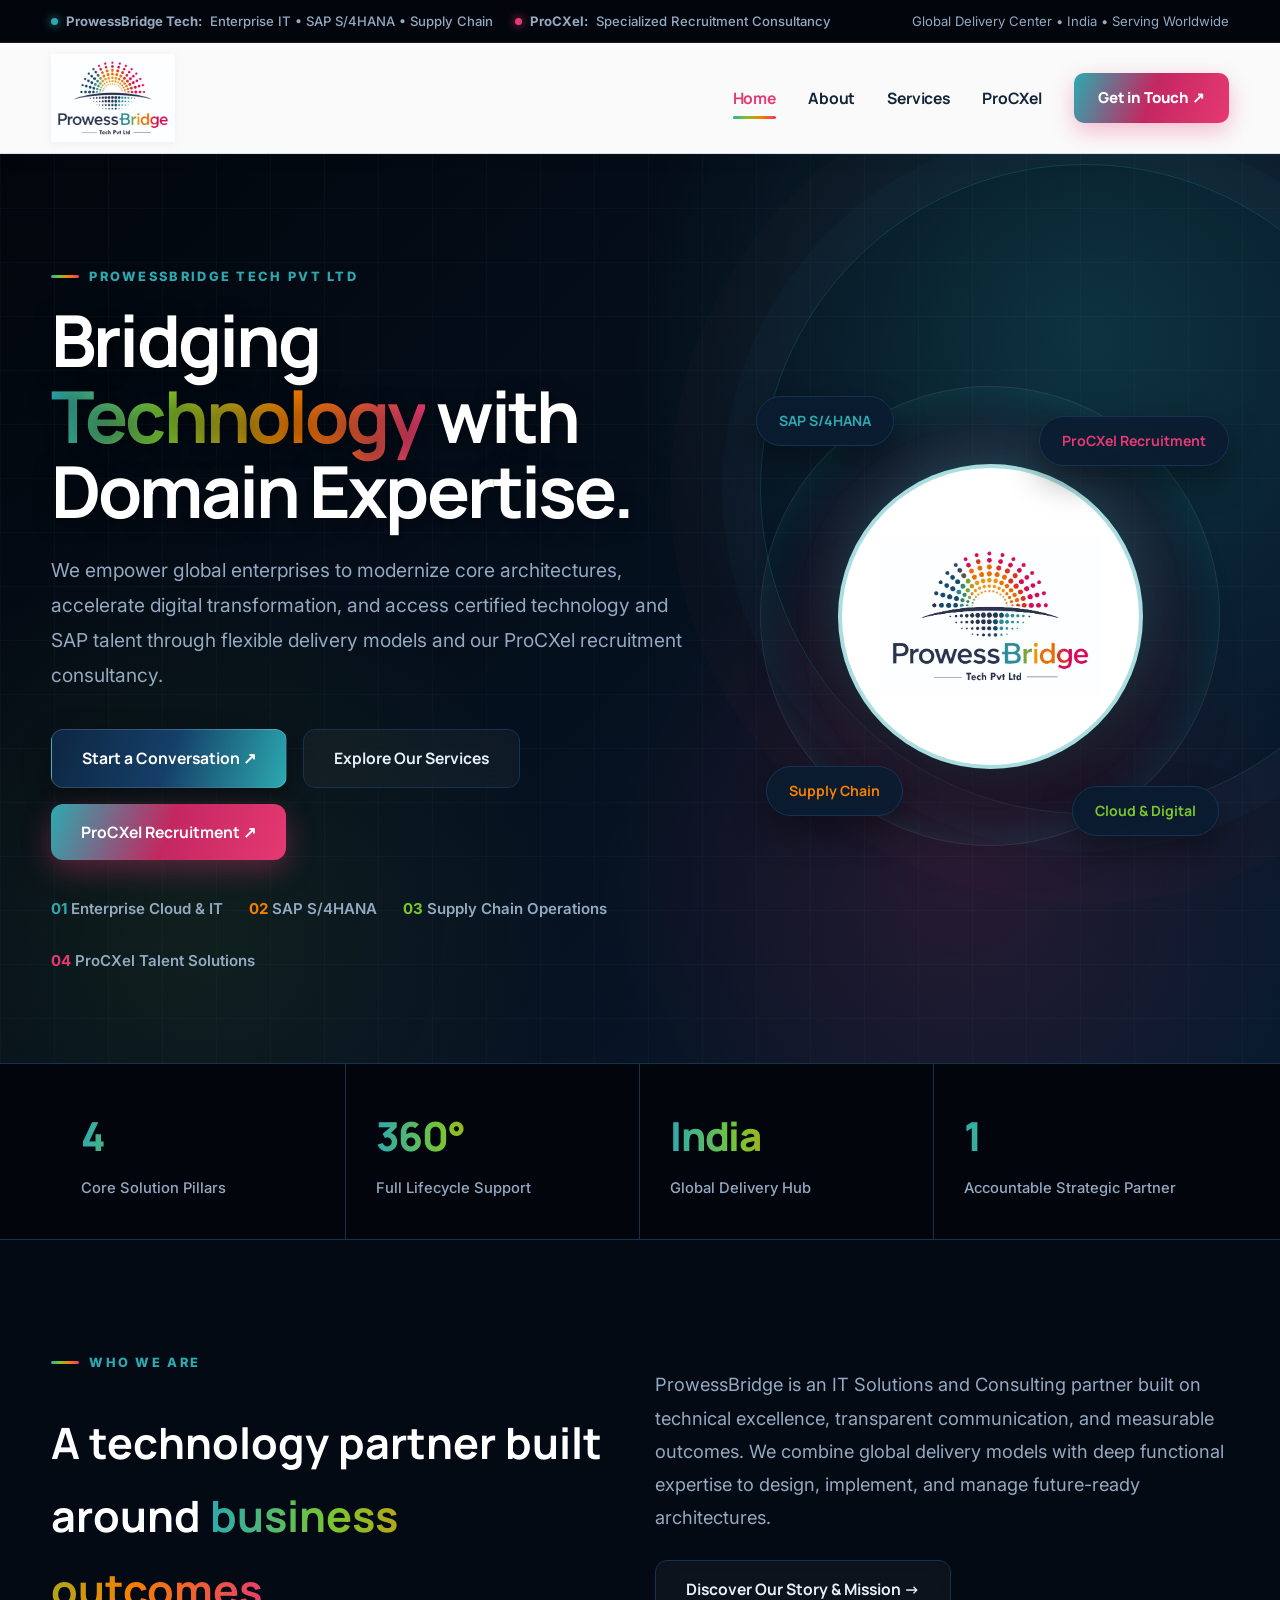
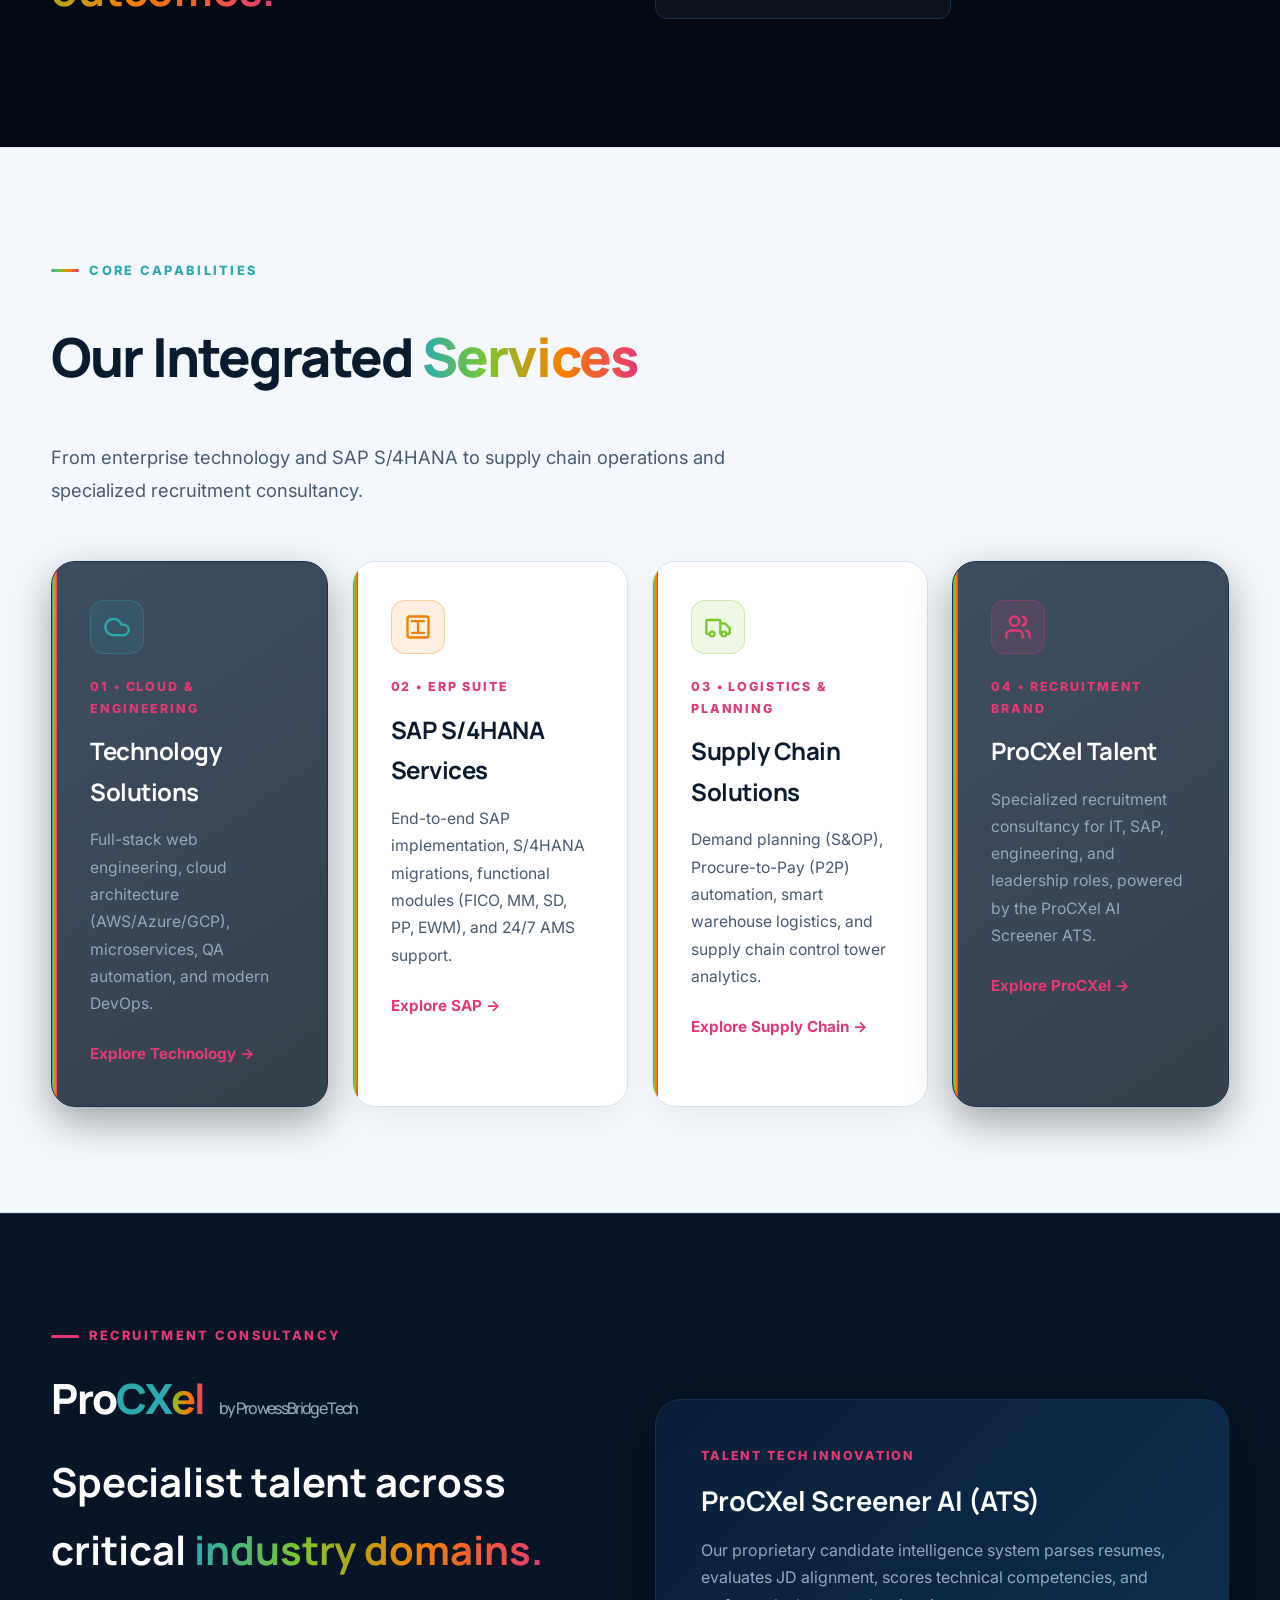
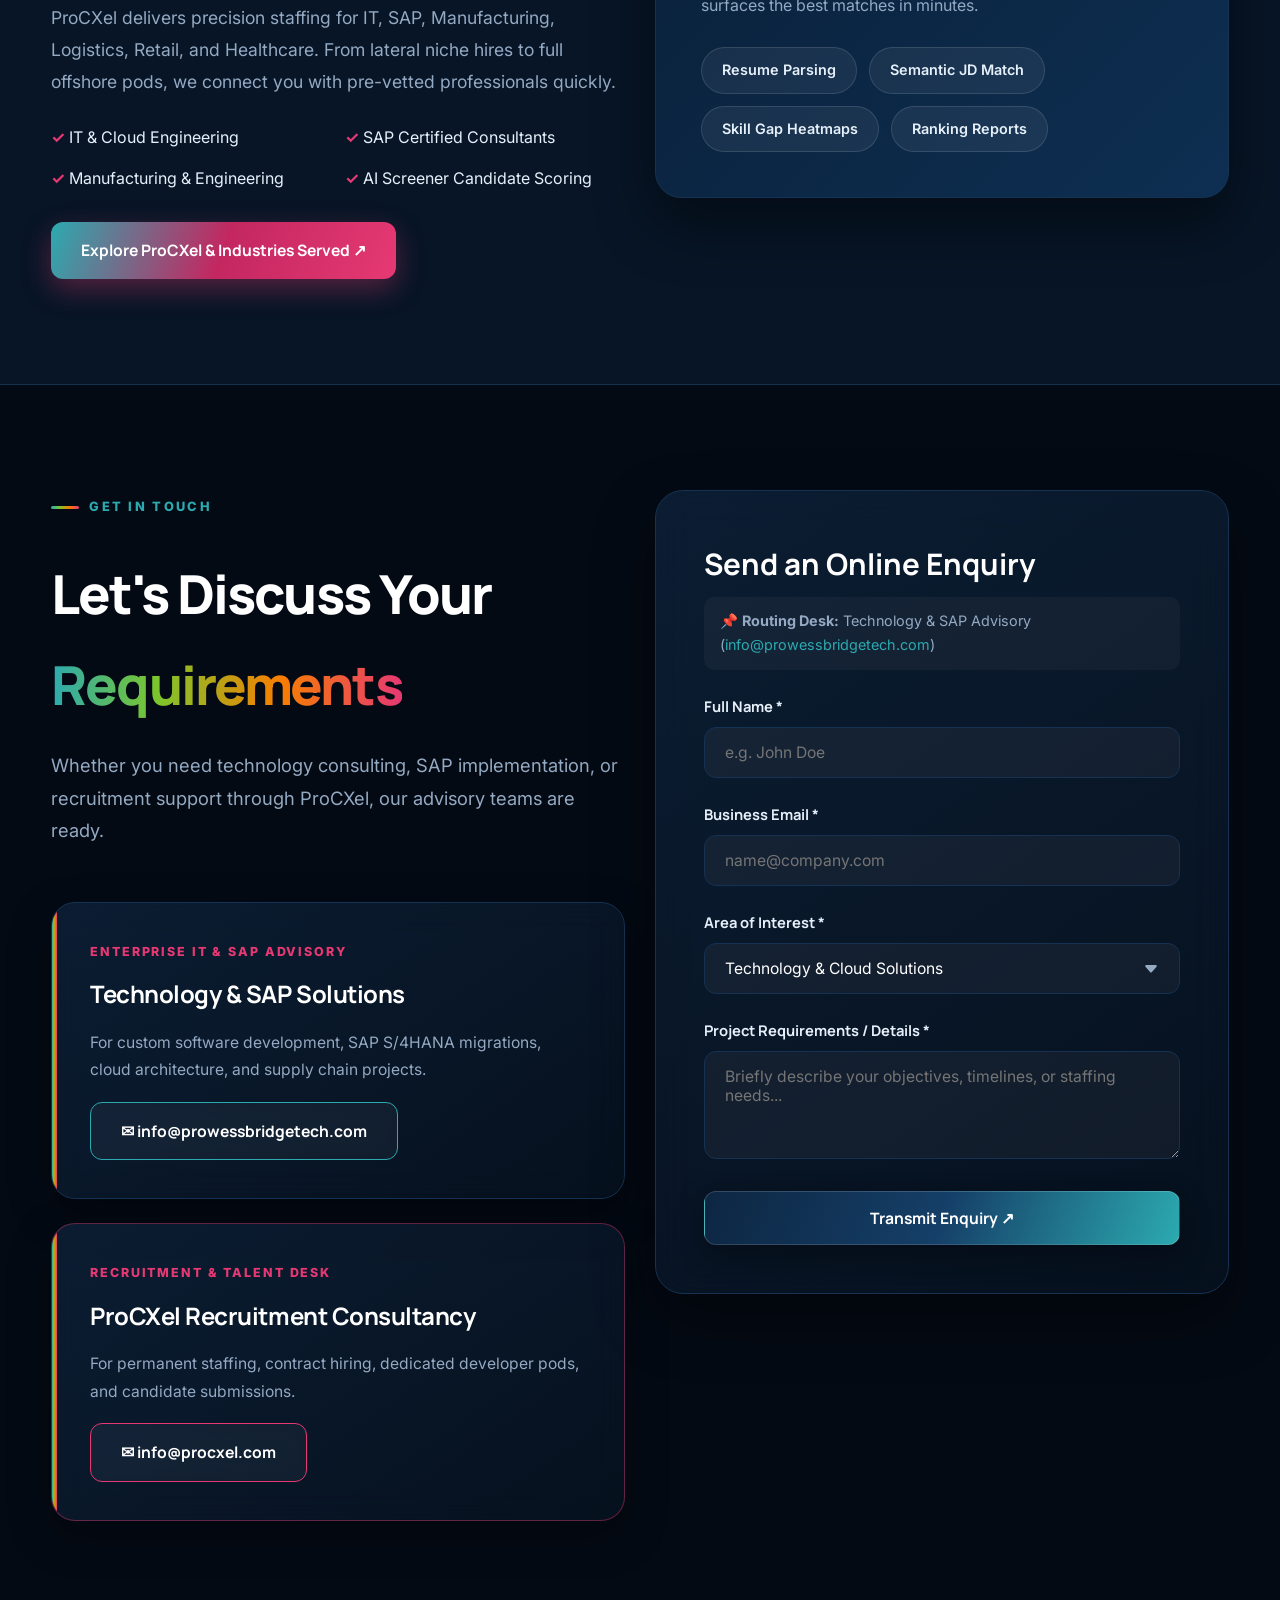
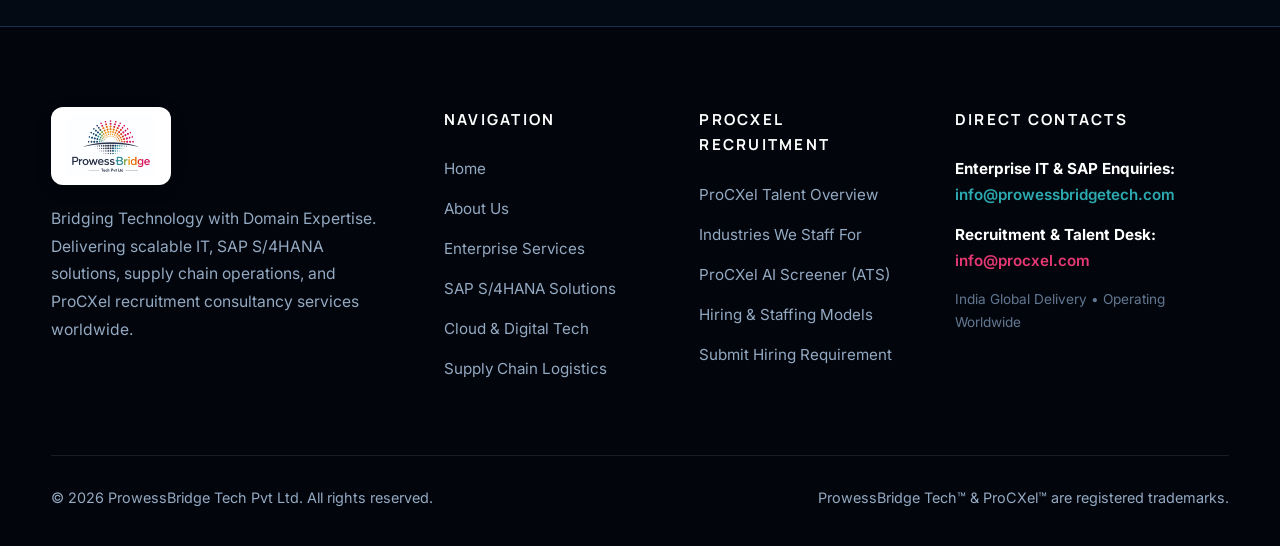
==== index.html @ e3b8aa5f "Initial commit of ProwessBridge Tech website" ====
<!DOCTYPE html>
<html lang="en">
<head>
  <meta charset="UTF-8">
  <meta name="viewport" content="width=device-width, initial-scale=1.0">
  <meta name="description" content="ProwessBridge Tech Pvt Ltd — Technology, SAP Consulting, Supply Chain, and ProCXel Talent Solutions.">
  <title>Enterprise Technology, SAP & ProCXel Solutions | ProwessBridge Tech Pvt Ltd</title>
  <link rel="icon" type="image/png" href="assets/favicon.png">
  <link rel="preconnect" href="https://fonts.googleapis.com">
  <link rel="preconnect" href="https://fonts.gstatic.com" crossorigin>
  <link href="https://fonts.googleapis.com/css2?family=Inter:wght@400;500;600;700&family=Manrope:wght@600;700;800&display=swap" rel="stylesheet">
  <link rel="stylesheet" href="styles.css">
</head>
<body>

  <!-- TOP TICKER BAR -->
  <div class="top-bar">
    <div class="container top-bar-in">
      <div class="badges">
        <span class="badge-item"><span class="dot"></span> <strong>ProwessBridge Tech:</strong> Enterprise IT • SAP S/4HANA • Supply Chain</span>
        <span class="badge-item"><span class="dot" style="background:var(--pink); box-shadow:0 0 10px var(--pink);"></span> <strong>ProCXel:</strong> Specialized Recruitment Consultancy</span>
      </div>
      <div>
        <span>Global Delivery Center • India • Serving Worldwide</span>
      </div>
    </div>
  </div>

  <!-- NAVIGATION BAR -->
  <header>
    <div class="container nav-container">
      <a href="index.html" class="logo-wrapper" title="ProwessBridge Tech Pvt Ltd">
        <img src="assets/prowessbridge-logo-crop.png" alt="ProwessBridge Tech Pvt Ltd Official Logo">
      </a>
      
      <button class="hamburger" aria-label="Toggle navigation menu" aria-expanded="false">☰</button>
      
      <nav class="main-nav">
        <a href="index.html" class="active">Home</a>
        <a href="about.html" class="">About</a>
        <a href="services.html" class="">Services</a>
        <a href="procxel.html" class="">ProCXel</a>
        <a href="#contact" class="btn-nav">Get in Touch ↗</a>
      </nav>
    </div>
  </header>


  <!-- HERO SECTION -->
  <section class="page-hero">
    <div class="container hero-grid">
      <div class="hero-content">
        <div class="kicker"><span class="kicker-bar"></span> PROWESSBRIDGE TECH PVT LTD</div>
        <h1>Bridging <span class="gradient-text">Technology</span> with Domain Expertise.</h1>
        <p>We empower global enterprises to modernize core architectures, accelerate digital transformation, and access certified technology and SAP talent through flexible delivery models and our ProCXel recruitment consultancy.</p>
        
        <div style="display:flex; gap:16px; margin:36px 0; flex-wrap:wrap;">
          <a href="#contact" class="btn btn-primary">Start a Conversation ↗</a>
          <a href="services.html" class="btn btn-outline">Explore Our Services</a>
          <a href="procxel.html" class="btn btn-pink">ProCXel Recruitment ↗</a>
        </div>
        
        <div style="display:flex; gap:26px; color:var(--text-secondary); font-size:0.94rem; font-weight:600; flex-wrap:wrap;">
          <span><b style="color:var(--teal)">01</b> Enterprise Cloud & IT</span>
          <span><b style="color:var(--orange)">02</b> SAP S/4HANA</span>
          <span><b style="color:var(--green)">03</b> Supply Chain Operations</span>
          <span><b style="color:var(--pink)">04</b> ProCXel Talent Solutions</span>
        </div>
      </div>
      
      <div class="hero-visual">
        <div class="hero-orb"></div>
        <div class="hero-logo-box">
          <img src="assets/prowessbridge-logo-crop.png" alt="ProwessBridge Official Emblem">
        </div>
        <div class="floating-pill pill-1">SAP S/4HANA</div>
        <div class="floating-pill pill-2">ProCXel Recruitment</div>
        <div class="floating-pill pill-3">Supply Chain</div>
        <div class="floating-pill pill-4">Cloud & Digital</div>
      </div>
    </div>
  </section>

  <!-- STATS STRIP -->
  <section class="stats-strip">
    <div class="container stats-grid">
      <div class="stat-item">
        <span class="stat-num">4</span>
        <span class="stat-label">Core Solution Pillars</span>
      </div>
      <div class="stat-item">
        <span class="stat-num">360°</span>
        <span class="stat-label">Full Lifecycle Support</span>
      </div>
      <div class="stat-item">
        <span class="stat-num">India</span>
        <span class="stat-label">Global Delivery Hub</span>
      </div>
      <div class="stat-item">
        <span class="stat-num">1</span>
        <span class="stat-label">Accountable Strategic Partner</span>
      </div>
    </div>
  </section>

  <!-- ABOUT TEASER -->
  <section class="section">
    <div class="container grid-2" style="align-items:center;">
      <div>
        <div class="kicker"><span class="kicker-bar"></span> WHO WE ARE</div>
        <h2 style="font-family:var(--font-heading); font-size:2.7rem; color:#ffffff; margin:16px 0;">A technology partner built around <span class="gradient-text">business outcomes.</span></h2>
      </div>
      <div>
        <p style="color:var(--text-secondary); font-size:1.14rem; line-height:1.82;">ProwessBridge is an IT Solutions and Consulting partner built on technical excellence, transparent communication, and measurable outcomes. We combine global delivery models with deep functional expertise to design, implement, and manage future-ready architectures.</p>
        <a href="about.html" class="btn btn-outline" style="margin-top:26px;">Discover Our Story & Mission →</a>
      </div>
    </div>
  </section>

  <!-- CORE SERVICES PREVIEW (LIGHT) -->
  <section class="section section-light">
    <div class="container">
      <div class="section-header" style="display:flex; justify-content:space-between; align-items:flex-end; flex-wrap:wrap; gap:20px;">
        <div>
          <div class="kicker"><span class="kicker-bar"></span> CORE CAPABILITIES</div>
          <h2>Our Integrated <span class="gradient-text">Services</span></h2>
        </div>
        <p>From enterprise technology and SAP S/4HANA to supply chain operations and specialized recruitment consultancy.</p>
      </div>
      
      <div class="grid-4">
        <div class="card card-dark">
          <div class="icon-badge"><svg xmlns="http://www.w3.org/2000/svg" width="28" height="28" viewBox="0 0 24 24" fill="none" stroke="currentColor" stroke-width="2" stroke-linecap="round" stroke-linejoin="round"><path d="M17.5 19H9a7 7 0 1 1 6.71-9h1.79a4.5 4.5 0 1 1 0 9Z"/></svg></div>
          <span class="card-tag">01 • CLOUD & ENGINEERING</span>
          <h3>Technology Solutions</h3>
          <p>Full-stack web engineering, cloud architecture (AWS/Azure/GCP), microservices, QA automation, and modern DevOps.</p>
          <a href="services.html#tech" class="card-link">Explore Technology →</a>
        </div>
        
        <div class="card">
          <div class="icon-badge orange"><svg xmlns="http://www.w3.org/2000/svg" width="28" height="28" viewBox="0 0 24 24" fill="none" stroke="currentColor" stroke-width="2" stroke-linecap="round" stroke-linejoin="round"><rect width="18" height="18" x="3" y="3" rx="2"/><path d="M7 7h10"/><path d="M12 7v10"/><path d="M7 17h10"/></svg></div>
          <span class="card-tag">02 • ERP SUITE</span>
          <h3>SAP S/4HANA Services</h3>
          <p>End-to-end SAP implementation, S/4HANA migrations, functional modules (FICO, MM, SD, PP, EWM), and 24/7 AMS support.</p>
          <a href="services.html#sap" class="card-link">Explore SAP →</a>
        </div>
        
        <div class="card">
          <div class="icon-badge green"><svg xmlns="http://www.w3.org/2000/svg" width="28" height="28" viewBox="0 0 24 24" fill="none" stroke="currentColor" stroke-width="2" stroke-linecap="round" stroke-linejoin="round"><path d="M5 18H3c-.6 0-1-.4-1-1V7c0-.6.4-1 1-1h10c.6 0 1 .4 1 1v11"/><path d="M14 9h4l4 4v4c0 .6-.4 1-1 1h-2"/><circle cx="7" cy="18" r="2"/><circle cx="17" cy="18" r="2"/></svg></div>
          <span class="card-tag">03 • LOGISTICS & PLANNING</span>
          <h3>Supply Chain Solutions</h3>
          <p>Demand planning (S&OP), Procure-to-Pay (P2P) automation, smart warehouse logistics, and supply chain control tower analytics.</p>
          <a href="services.html#supply-chain" class="card-link">Explore Supply Chain →</a>
        </div>
        
        <div class="card card-dark">
          <div class="icon-badge pink"><svg xmlns="http://www.w3.org/2000/svg" width="28" height="28" viewBox="0 0 24 24" fill="none" stroke="currentColor" stroke-width="2" stroke-linecap="round" stroke-linejoin="round"><path d="M16 21v-2a4 4 0 0 0-4-4H6a4 4 0 0 0-4 4v2"/><circle cx="9" cy="7" r="4"/><path d="M22 21v-2a4 4 0 0 0-3-3.87"/><path d="M16 3.13a4 4 0 0 1 0 7.75"/></svg></div>
          <span class="card-tag">04 • RECRUITMENT BRAND</span>
          <h3>ProCXel Talent</h3>
          <p>Specialized recruitment consultancy for IT, SAP, engineering, and leadership roles, powered by the ProCXel AI Screener ATS.</p>
          <a href="procxel.html" class="card-link" style="color:var(--pink)">Explore ProCXel →</a>
        </div>
      </div>
    </div>
  </section>

  <!-- PROCXEL TALENT SPOTLIGHT -->
  <section class="section" style="background:var(--bg-surface); border-top:1px solid var(--border-card); border-bottom:1px solid var(--border-card);">
    <div class="container grid-2" style="align-items:center;">
      <div>
        <div class="kicker" style="color:var(--pink)"><span class="kicker-bar" style="background:var(--pink)"></span> RECRUITMENT CONSULTANCY</div>
        <div class="procxel-brand-title" style="font-size:2.6rem; margin-bottom:14px;">
          Pro<span style="color:var(--teal)">CX</span><strong>el</strong><small>by ProwessBridge Tech</small>
        </div>
        <h2 style="font-family:var(--font-heading); font-size:2.5rem; color:#fff; margin-bottom:18px;">Specialist talent across critical <span class="gradient-text">industry domains.</span></h2>
        <p style="color:var(--text-secondary); font-size:1.1rem; line-height:1.82; margin-bottom:26px;">ProCXel delivers precision staffing for IT, SAP, Manufacturing, Logistics, Retail, and Healthcare. From lateral niche hires to full offshore pods, we connect you with pre-vetted professionals quickly.</p>
        
        <div style="display:grid; grid-template-columns:1fr 1fr; gap:14px; margin-bottom:30px;">
          <div><b style="color:var(--pink)">✓</b> IT & Cloud Engineering</div>
          <div><b style="color:var(--pink)">✓</b> SAP Certified Consultants</div>
          <div><b style="color:var(--pink)">✓</b> Manufacturing & Engineering</div>
          <div><b style="color:var(--pink)">✓</b> AI Screener Candidate Scoring</div>
        </div>

        <a href="procxel.html" class="btn btn-pink">Explore ProCXel & Industries Served ↗</a>
      </div>

      <div style="background:linear-gradient(135deg, #091f38, #0e2f52); border:1px solid var(--border-card); border-radius:26px; padding:45px; box-shadow:var(--shadow-lg);">
        <span class="card-tag">TALENT TECH INNOVATION</span>
        <h3 style="font-family:var(--font-heading); font-size:1.7rem; color:#ffffff; margin-bottom:12px;">ProCXel Screener AI (ATS)</h3>
        <p style="color:var(--text-secondary); font-size:1rem; line-height:1.72; margin-bottom:22px;">Our proprietary candidate intelligence system parses resumes, evaluates JD alignment, scores technical competencies, and surfaces the best matches in minutes.</p>
        <div class="tags-cluster">
          <span class="tag-badge">Resume Parsing</span>
          <span class="tag-badge">Semantic JD Match</span>
          <span class="tag-badge">Skill Gap Heatmaps</span>
          <span class="tag-badge">Ranking Reports</span>
        </div>
      </div>
    </div>
  </section>

  <!-- CONTACT & INQUIRIES SECTION -->
  <section class="section" id="contact">
    <div class="container grid-2" style="align-items:start;">
      <!-- LEFT: DIRECT DETAILS -->
      <div>
        <div class="section-header">
          <div class="kicker"><span class="kicker-bar"></span> GET IN TOUCH</div>
          <h2>Let's Discuss Your <span class="gradient-text">Requirements</span></h2>
          <p>Whether you need technology consulting, SAP implementation, or recruitment support through ProCXel, our advisory teams are ready.</p>
        </div>

        <div class="card card-dark" style="margin-bottom:24px;">
          <span class="card-tag">ENTERPRISE IT & SAP ADVISORY</span>
          <h3>Technology & SAP Solutions</h3>
          <p>For custom software development, SAP S/4HANA migrations, cloud architecture, and supply chain projects.</p>
          <div style="margin-top:18px;">
            <a href="mailto:info@prowessbridgetech.com" class="btn btn-outline" style="border-color:var(--teal); color:#ffffff;">
              ✉ info@prowessbridgetech.com
            </a>
          </div>
        </div>

        <div class="card card-dark" style="border-color:rgba(230, 57, 115, 0.4);">
          <span class="card-tag" style="color:var(--pink);">RECRUITMENT & TALENT DESK</span>
          <h3>ProCXel Recruitment Consultancy</h3>
          <p>For permanent staffing, contract hiring, dedicated developer pods, and candidate submissions.</p>
          <div style="margin-top:18px;">
            <a href="mailto:info@procxel.com" class="btn btn-outline" style="border-color:var(--pink); color:#ffffff;">
              ✉ info@procxel.com
            </a>
          </div>
        </div>
      </div>

      <!-- RIGHT: INTERACTIVE FORM -->
      <div class="form-card">
        <h3 style="font-family:var(--font-heading); font-size:1.85rem; color:#ffffff; margin-bottom:8px;">Send an Online Enquiry</h3>
        <p id="channelNotice" style="font-size:0.9rem; color:var(--text-secondary); margin-bottom:24px; padding:12px 16px; background:rgba(255,255,255,0.04); border-radius:10px;">
          📌 <strong>Routing Desk:</strong> Technology & SAP Advisory (<span style="color:var(--teal)">info@prowessbridgetech.com</span>)
        </p>

        <form id="mainContactForm">
          <div class="form-group">
            <label for="fullName">Full Name *</label>
            <input type="text" id="fullName" class="form-control" placeholder="e.g. John Doe" required>
          </div>

          <div class="form-group">
            <label for="workEmail">Business Email *</label>
            <input type="email" id="workEmail" class="form-control" placeholder="name@company.com" required>
          </div>

          <div class="form-group">
            <label for="inquiryCategory">Area of Interest *</label>
            <select id="inquiryCategory" class="form-control form-select" required>
              <option value="tech">Technology & Cloud Solutions</option>
              <option value="sap">SAP S/4HANA & ERP Services</option>
              <option value="supply">Supply Chain Consulting</option>
              <option value="talent">ProCXel Talent & Staffing</option>
              <option value="careers">Candidate Resume Submission</option>
              <option value="other">General Business Enquiry</option>
            </select>
          </div>

          <div class="form-group">
            <label for="message">Project Requirements / Details *</label>
            <textarea id="message" rows="4" class="form-control" placeholder="Briefly describe your objectives, timelines, or staffing needs..." required></textarea>
          </div>

          <button type="submit" class="btn btn-primary" style="width:100%;">
            Transmit Enquiry ↗
          </button>

          <div id="formStatus" class="form-status"></div>
        </form>
      </div>
    </div>
  </section>


  <!-- FOOTER -->
  <footer id="site-footer">
    <div class="container">
      <div class="footer-grid">
        <div class="footer-brand">
          <img src="assets/prowessbridge-logo-crop.png" alt="ProwessBridge Tech Logo">
          <p>Bridging Technology with Domain Expertise. Delivering scalable IT, SAP S/4HANA solutions, supply chain operations, and ProCXel recruitment consultancy services worldwide.</p>
        </div>
        
        <div class="footer-col">
          <h4>Navigation</h4>
          <a href="index.html">Home</a>
          <a href="about.html">About Us</a>
          <a href="services.html">Enterprise Services</a>
          <a href="services.html#sap">SAP S/4HANA Solutions</a>
          <a href="services.html#tech">Cloud & Digital Tech</a>
          <a href="services.html#supply-chain">Supply Chain Logistics</a>
        </div>
        
        <div class="footer-col">
          <h4>ProCXel Recruitment</h4>
          <a href="procxel.html">ProCXel Talent Overview</a>
          <a href="procxel.html#industries-served">Industries We Staff For</a>
          <a href="procxel.html#screener">ProCXel AI Screener (ATS)</a>
          <a href="procxel.html#models">Hiring & Staffing Models</a>
          <a href="procxel.html#hire">Submit Hiring Requirement</a>
        </div>
        
        <div class="footer-col">
          <h4>Direct Contacts</h4>
          <p style="margin-bottom:14px;">
            <strong style="color:#ffffff;">Enterprise IT & SAP Enquiries:</strong><br>
            <a href="mailto:info@prowessbridgetech.com" style="color:var(--teal); font-weight:600;">info@prowessbridgetech.com</a>
          </p>
          <p style="margin-bottom:14px;">
            <strong style="color:#ffffff;">Recruitment & Talent Desk:</strong><br>
            <a href="mailto:info@procxel.com" style="color:var(--pink); font-weight:600;">info@procxel.com</a>
          </p>
          <p style="font-size:0.85rem; color:var(--text-dim); margin-top:14px;">
            India Global Delivery • Operating Worldwide
          </p>
        </div>
      </div>
      
      <div class="footer-bottom">
        <span>© 2026 ProwessBridge Tech Pvt Ltd. All rights reserved.</span>
        <span>ProwessBridge Tech™ & ProCXel™ are registered trademarks.</span>
      </div>
    </div>
  </footer>
  <script src="script.js"></script>

</body>
</html>
---- styles.css ----
/* ============================================================
   ProwessBridge Tech & ProCXel — Ultra-Clear Luxury Tech Design System
   Version: 18.0 Visual Enhancement Masterpiece
   Theme: Obsidian & Sapphire Dark + Crystal Clean Executive Contrast
   Palette:
     - Obsidian Dark: #030812 (Deep Background)
     - Sapphire Slate: #071322 (Section Alt)
     - Glass Card: rgba(13, 29, 49, 0.75) / Solid: #0b1e33
     - Glow Borders: rgba(44, 170, 176, 0.28)
     - Brand Teal: #2caab0 (Glow: rgba(44, 170, 176, 0.35))
     - Brand Green: #7bc62d (Glow: rgba(123, 198, 45, 0.35))
     - Brand Orange: #f77f00 (Glow: rgba(247, 127, 0, 0.35))
     - Brand Pink: #e63973 (Glow: rgba(230, 57, 115, 0.35))
   ============================================================ */

:root {
  /* Dark Canvas */
  --bg-main: #040a14;
  --bg-darker: #02060c;
  --bg-surface: #071526;
  --bg-surface-2: #0b1e36;
  --bg-card: rgba(11, 28, 48, 0.7);
  --bg-card-solid: #0d223a;
  --bg-card-hover: #122c4b;
  
  /* Borders & Glass */
  --border-glass: rgba(255, 255, 255, 0.09);
  --border-card: #163252;
  --border-glow: rgba(44, 170, 176, 0.35);
  
  /* Typography Colors */
  --text-white: #ffffff;
  --text-primary: #e6f0fa;
  --text-secondary: #94a9c2;
  --text-dim: #627791;
  
  /* Light Theme Canvas */
  --bg-light: #f4f8fc;
  --bg-light-surface: #ffffff;
  --text-dark-title: #0a1b2d;
  --text-dark-body: #475a70;
  --border-light: #d6e2ee;
  
  /* Brand Accents */
  --teal: #2caab0;
  --teal-light: #48cfd5;
  --green: #7bc62d;
  --orange: #f77f00;
  --pink: #e63973;
  --pink-light: #ff5c93;
  --navy-accent: #0f2b48;
  
  /* Gradients */
  --gradient-brand: linear-gradient(90deg, #2caab0 0%, #7bc62d 30%, #f77f00 65%, #e63973 100%);
  --gradient-brand-subtle: linear-gradient(90deg, rgba(44,170,176,0.15), rgba(230,57,115,0.15));
  --gradient-btn: linear-gradient(110deg, #0d2642 0%, #153f68 50%, #2caab0 100%);
  --gradient-btn-pink: linear-gradient(110deg, #2caab0 0%, #c42760 50%, #e63973 100%);
  --gradient-card: linear-gradient(145deg, rgba(14, 34, 58, 0.8) 0%, rgba(7, 18, 32, 0.8) 100%);
  --gradient-glow-sphere: radial-gradient(circle, rgba(44, 170, 176, 0.22) 0%, rgba(230, 57, 115, 0.1) 45%, transparent 70%);

  /* Typography */
  --font-heading: 'Manrope', -apple-system, BlinkMacSystemFont, 'Segoe UI', Roboto, sans-serif;
  --font-body: 'Inter', system-ui, -apple-system, 'Segoe UI', sans-serif;
  
  /* Shadows */
  --shadow-sm: 0 4px 15px rgba(0, 0, 0, 0.1);
  --shadow-md: 0 12px 35px rgba(0, 0, 0, 0.25);
  --shadow-lg: 0 25px 60px rgba(0, 0, 0, 0.45);
  --shadow-glow-teal: 0 0 35px rgba(44, 170, 176, 0.2);
  --shadow-glow-pink: 0 0 35px rgba(230, 57, 115, 0.2);
}

/* RESET & CORE */
*, *::before, *::after {
  box-sizing: border-box;
  margin: 0;
  padding: 0;
}

html {
  scroll-behavior: smooth;
  font-size: 16px;
}

body {
  font-family: var(--font-body);
  background-color: var(--bg-main);
  color: var(--text-primary);
  line-height: 1.7;
  overflow-x: hidden;
  -webkit-font-smoothing: antialiased;
  -moz-osx-font-smoothing: grayscale;
}

a {
  text-decoration: none;
  color: inherit;
  transition: all 0.25s ease;
}

ul {
  list-style: none;
}

img {
  max-width: 100%;
  display: block;
}

.container {
  width: min(1240px, 92%);
  margin-inline: auto;
}

/* TOP TICKER BAR */
.top-bar {
  background: var(--bg-darker);
  border-bottom: 1px solid var(--border-glass);
  font-size: 0.82rem;
  color: var(--text-secondary);
  position: relative;
  z-index: 1001;
}

.top-bar-in {
  display: flex;
  justify-content: space-between;
  align-items: center;
  height: 42px;
}

.top-bar .badges {
  display: flex;
  gap: 22px;
  align-items: center;
}

.top-bar .badge-item {
  display: inline-flex;
  align-items: center;
  gap: 8px;
  font-weight: 500;
}

.top-bar .dot {
  width: 7px;
  height: 7px;
  border-radius: 50%;
  background: var(--teal);
  box-shadow: 0 0 10px var(--teal);
}

/* HEADER & NAVBAR (LUXURY GLASS) */
header {
  position: sticky;
  top: 0;
  z-index: 1000;
  background: rgba(255, 255, 255, 0.98);
  backdrop-filter: blur(20px);
  border-bottom: 1px solid var(--border-light);
  box-shadow: 0 4px 20px rgba(0, 0, 0, 0.04);
  transition: all 0.3s ease;
}

.nav-container {
  display: flex;
  justify-content: space-between;
  align-items: center;
  min-height: 110px;
}

.logo-wrapper {
  display: flex;
  align-items: center;
  gap: 12px;
  height: 100px;
  padding: 4px 0;
}

.logo-wrapper img {
  height: 88px;
  width: auto;
  max-width: 240px;
  object-fit: contain;
  filter: drop-shadow(0 2px 4px rgba(0,0,0,0.04));
  transition: transform 0.3s ease;
}

.logo-wrapper:hover img {
  transform: scale(1.02);
}

.main-nav {
  display: flex;
  align-items: center;
  gap: 32px;
}

.main-nav a {
  font-family: var(--font-heading);
  font-size: 0.98rem;
  font-weight: 700;
  color: #122438;
  position: relative;
  padding: 8px 0;
  letter-spacing: -0.01em;
}

.main-nav a::after {
  content: '';
  position: absolute;
  bottom: 0;
  left: 0;
  width: 0%;
  height: 3px;
  background: var(--gradient-brand);
  transition: width 0.28s cubic-bezier(0.2, 0.8, 0.2, 1);
  border-radius: 4px;
}

.main-nav a:hover,
.main-nav a.active {
  color: var(--pink);
}

.main-nav a:hover::after,
.main-nav a.active::after {
  width: 100%;
}

.btn-nav {
  background: var(--gradient-btn-pink) !important;
  color: #ffffff !important;
  padding: 12px 24px !important;
  border-radius: 10px !important;
  font-weight: 800 !important;
  font-size: 0.94rem !important;
  box-shadow: 0 8px 22px rgba(230, 57, 115, 0.32);
}

.btn-nav:hover {
  transform: translateY(-2px);
  box-shadow: 0 12px 28px rgba(230, 57, 115, 0.45);
}

.btn-nav::after {
  display: none !important;
}

.hamburger {
  display: none;
  background: none;
  border: none;
  font-size: 2rem;
  color: #122438;
  cursor: pointer;
  padding: 8px;
}

/* BUTTONS */
.btn {
  display: inline-flex;
  align-items: center;
  justify-content: center;
  gap: 10px;
  padding: 15px 30px;
  border-radius: 12px;
  font-family: var(--font-heading);
  font-size: 0.98rem;
  font-weight: 700;
  cursor: pointer;
  transition: all 0.28s cubic-bezier(0.2, 0.8, 0.2, 1);
  border: none;
}

.btn-primary {
  background: var(--gradient-btn);
  color: #ffffff;
  border: 1px solid rgba(255, 255, 255, 0.15);
  box-shadow: 0 10px 28px rgba(0, 0, 0, 0.35);
}

.btn-primary:hover {
  transform: translateY(-3px);
  box-shadow: 0 16px 38px rgba(44, 170, 176, 0.4);
  border-color: var(--teal);
}

.btn-pink {
  background: var(--gradient-btn-pink);
  color: #ffffff;
  box-shadow: 0 10px 28px rgba(230, 57, 115, 0.35);
}

.btn-pink:hover {
  transform: translateY(-3px);
  box-shadow: 0 16px 38px rgba(230, 57, 115, 0.5);
}

.btn-white {
  background: #ffffff;
  color: #0b1f36;
  box-shadow: 0 10px 28px rgba(0, 0, 0, 0.12);
  font-weight: 800;
}

.btn-white:hover {
  background: #f0f6fc;
  transform: translateY(-2px);
  box-shadow: 0 14px 34px rgba(0, 0, 0, 0.18);
}

.btn-outline {
  border: 1px solid var(--border-card);
  background: rgba(255, 255, 255, 0.04);
  color: var(--text-primary);
  backdrop-filter: blur(10px);
}

.btn-outline:hover {
  background: rgba(255, 255, 255, 0.09);
  border-color: var(--teal);
  transform: translateY(-2px);
}

/* HERO SYSTEM */
.page-hero {
  position: relative;
  overflow: hidden;
  padding: 105px 0 90px;
  background: 
    radial-gradient(circle at 85% 20%, rgba(44, 170, 176, 0.22) 0%, transparent 35%),
    radial-gradient(circle at 75% 80%, rgba(230, 57, 115, 0.14) 0%, transparent 30%),
    radial-gradient(circle at 15% 85%, rgba(123, 198, 45, 0.09) 0%, transparent 28%),
    linear-gradient(135deg, #02060c 0%, #05101e 50%, #081a2e 100%);
  border-bottom: 1px solid var(--border-card);
}

.page-hero::before {
  content: '';
  position: absolute;
  width: 650px;
  height: 650px;
  right: -130px;
  top: 10px;
  border-radius: 50%;
  border: 1px solid rgba(44, 170, 176, 0.22);
  box-shadow: 0 0 0 38px rgba(44, 170, 176, 0.03), 0 0 0 90px rgba(230, 57, 115, 0.02);
  pointer-events: none;
}

.page-hero::after {
  content: '';
  position: absolute;
  inset: 0;
  background-image: linear-gradient(rgba(120, 170, 210, 0.035) 1px, transparent 1px),
                    linear-gradient(90deg, rgba(120, 170, 210, 0.035) 1px, transparent 1px);
  background-size: 54px 54px;
  pointer-events: none;
}

.breadcrumb {
  font-size: 0.9rem;
  color: var(--text-secondary);
  font-weight: 600;
  margin-bottom: 24px;
  position: relative;
  z-index: 2;
}

.breadcrumb a {
  color: var(--teal);
}

.breadcrumb a:hover {
  text-decoration: underline;
}

.kicker {
  display: inline-flex;
  align-items: center;
  gap: 10px;
  font-size: 0.8rem;
  font-weight: 800;
  letter-spacing: 0.18em;
  color: var(--teal);
  text-transform: uppercase;
  margin-bottom: 16px;
  position: relative;
  z-index: 2;
}

.kicker-bar {
  width: 28px;
  height: 3px;
  background: var(--gradient-brand);
  border-radius: 2px;
}

.page-hero h1 {
  font-family: var(--font-heading);
  font-size: clamp(2.6rem, 5.6vw, 4.6rem);
  line-height: 1.05;
  letter-spacing: -0.04em;
  color: var(--text-white);
  margin-bottom: 24px;
  max-width: 950px;
  position: relative;
  z-index: 2;
  text-shadow: 0 4px 20px rgba(0,0,0,0.5);
}

.page-hero p {
  font-size: 1.2rem;
  color: var(--text-secondary);
  max-width: 760px;
  line-height: 1.82;
  position: relative;
  z-index: 2;
}

.gradient-text {
  background: var(--gradient-brand);
  -webkit-background-clip: text;
  background-clip: text;
  color: transparent;
}

/* HOME HERO SPECIFIC */
.hero-grid {
  display: grid;
  grid-template-columns: 1.15fr 0.85fr;
  gap: 55px;
  align-items: center;
  position: relative;
  z-index: 2;
}

.hero-visual {
  position: relative;
  height: 500px;
  display: flex;
  align-items: center;
  justify-content: center;
}

.hero-orb {
  position: absolute;
  width: 460px;
  height: 460px;
  border-radius: 50%;
  background: radial-gradient(circle, rgba(44, 170, 176, 0.2) 0%, rgba(230, 57, 115, 0.09) 50%, transparent 70%);
  border: 1px solid rgba(255, 255, 255, 0.1);
  box-shadow: inset 0 0 40px rgba(44, 170, 176, 0.15);
}

.hero-logo-box {
  position: relative;
  width: 305px;
  height: 305px;
  border-radius: 50%;
  background: #ffffff;
  padding: 38px;
  display: flex;
  align-items: center;
  justify-content: center;
  box-shadow: 0 35px 80px rgba(0, 0, 0, 0.5), 0 0 40px rgba(44, 170, 176, 0.3);
  border: 4px solid rgba(44, 170, 176, 0.4);
  transition: transform 0.4s ease;
}

.hero-logo-box:hover {
  transform: scale(1.04);
}

.hero-logo-box img {
  width: 100%;
  height: 100%;
  object-fit: contain;
}

.floating-pill {
  position: absolute;
  padding: 12px 22px;
  background: rgba(11, 28, 48, 0.9);
  backdrop-filter: blur(16px);
  border: 1px solid var(--border-card);
  border-radius: 30px;
  font-family: var(--font-heading);
  font-size: 0.88rem;
  font-weight: 700;
  box-shadow: 0 14px 35px rgba(0, 0, 0, 0.4);
  animation: floatAnim 4.8s ease-in-out infinite alternate;
  z-index: 3;
}

.pill-1 { top: 6%; left: 1%; color: var(--teal); animation-delay: 0s; }
.pill-2 { top: 10%; right: 0%; color: var(--pink); animation-delay: 1.2s; }
.pill-3 { bottom: 10%; left: 3%; color: var(--orange); animation-delay: 2.4s; }
.pill-4 { bottom: 6%; right: 2%; color: var(--green); animation-delay: 1.8s; }

@keyframes floatAnim {
  0% { transform: translateY(0px); }
  100% { transform: translateY(-16px); }
}

/* STATS STRIP */
.stats-strip {
  background: var(--bg-darker);
  border-bottom: 1px solid var(--border-card);
}

.stats-grid {
  display: grid;
  grid-template-columns: repeat(4, 1fr);
}

.stat-item {
  padding: 38px 30px;
  border-right: 1px solid var(--border-card);
  transition: background 0.3s ease;
}

.stat-item:hover {
  background: rgba(255, 255, 255, 0.02);
}

.stat-item:last-child {
  border-right: none;
}

.stat-num {
  font-family: var(--font-heading);
  font-size: 2.5rem;
  font-weight: 800;
  color: var(--text-white);
  display: block;
  letter-spacing: -0.03em;
  background: var(--gradient-brand);
  -webkit-background-clip: text;
  background-clip: text;
  color: transparent;
}

.stat-label {
  font-size: 0.92rem;
  color: var(--text-secondary);
  margin-top: 6px;
  display: block;
  font-weight: 500;
}

/* SECTIONS (LIGHT & DARK) */
.section {
  padding: 105px 0;
  position: relative;
}

.section-light {
  background: var(--bg-light);
  color: var(--text-dark-title);
  border-top: 1px solid var(--border-light);
  border-bottom: 1px solid var(--border-light);
}

.section-header {
  margin-bottom: 55px;
}

.section-header h2 {
  font-family: var(--font-heading);
  font-size: clamp(2.2rem, 4.2vw, 3.4rem);
  font-weight: 800;
  letter-spacing: -0.035em;
  margin: 14px 0 18px;
  color: var(--text-white);
}

.section-light .section-header h2 {
  color: var(--text-dark-title);
}

.section-header p {
  font-size: 1.15rem;
  color: var(--text-secondary);
  max-width: 700px;
  line-height: 1.78;
}

.section-light .section-header p {
  color: var(--text-dark-body);
}

/* CARD GRIDS */
.grid-2 {
  display: grid;
  grid-template-columns: repeat(2, 1fr);
  gap: 30px;
}

.grid-3 {
  display: grid;
  grid-template-columns: repeat(3, 1fr);
  gap: 28px;
}

.grid-4 {
  display: grid;
  grid-template-columns: repeat(4, 1fr);
  gap: 24px;
}

/* CARDS (HIGH DEPTH & GLOW) */
.card {
  background: #ffffff;
  border: 1px solid var(--border-light);
  border-radius: 24px;
  padding: 38px;
  transition: all 0.35s cubic-bezier(0.2, 0.8, 0.2, 1);
  position: relative;
  overflow: hidden;
  box-shadow: 0 10px 30px rgba(0, 0, 0, 0.05);
}

.card:hover {
  transform: translateY(-8px);
  box-shadow: 0 22px 50px rgba(7, 24, 42, 0.12);
  border-color: #b5cbe0;
}

.card::before {
  content: '';
  position: absolute;
  top: 0;
  left: 0;
  width: 5px;
  height: 100%;
  background: var(--gradient-brand);
}

.card.card-dark {
  background: var(--gradient-card);
  border: 1px solid var(--border-card);
  color: var(--text-primary);
  backdrop-filter: blur(16px);
  box-shadow: 0 15px 40px rgba(0, 0, 0, 0.35);
}

.card.card-dark:hover {
  border-color: var(--teal);
  box-shadow: 0 22px 55px rgba(44, 170, 176, 0.25);
}

/* ICON BADGE CONTAINER */
.icon-badge {
  width: 54px;
  height: 54px;
  border-radius: 14px;
  background: rgba(44, 170, 176, 0.12);
  border: 1px solid rgba(44, 170, 176, 0.3);
  display: flex;
  align-items: center;
  justify-content: center;
  margin-bottom: 22px;
  color: var(--teal);
  font-size: 1.5rem;
}

.icon-badge.pink {
  background: rgba(230, 57, 115, 0.12);
  border-color: rgba(230, 57, 115, 0.3);
  color: var(--pink);
}

.icon-badge.orange {
  background: rgba(247, 127, 0, 0.12);
  border-color: rgba(247, 127, 0, 0.3);
  color: var(--orange);
}

.icon-badge.green {
  background: rgba(123, 198, 45, 0.12);
  border-color: rgba(123, 198, 45, 0.3);
  color: var(--green);
}

.card-tag {
  font-size: 0.78rem;
  font-weight: 800;
  letter-spacing: 0.15em;
  color: var(--pink);
  text-transform: uppercase;
  margin-bottom: 12px;
  display: block;
}

.card h3 {
  font-family: var(--font-heading);
  font-size: 1.5rem;
  font-weight: 700;
  letter-spacing: -0.02em;
  margin-bottom: 14px;
  color: var(--text-dark-title);
}

.card.card-dark h3 {
  color: var(--text-white);
}

.card p {
  font-size: 0.98rem;
  color: var(--text-dark-body);
  line-height: 1.74;
}

.card.card-dark p {
  color: var(--text-secondary);
}

.card ul {
  margin-top: 20px;
}

.card ul li {
  font-size: 0.95rem;
  color: var(--text-dark-body);
  padding: 8px 0;
  display: flex;
  align-items: center;
  gap: 12px;
}

.card.card-dark ul li {
  color: var(--text-secondary);
}

.card ul li::before {
  content: '✓';
  color: var(--teal);
  font-weight: 800;
  font-size: 1.05rem;
}

.card-link {
  display: inline-flex;
  align-items: center;
  gap: 8px;
  font-size: 0.95rem;
  font-weight: 700;
  color: var(--pink);
  margin-top: 24px;
}

.card-link:hover {
  color: var(--teal);
  transform: translateX(6px);
}

/* PROCXEL BRAND STYLING */
.procxel-brand-title {
  font-family: var(--font-heading);
  font-size: 2.8rem;
  font-weight: 800;
  letter-spacing: -0.04em;
  color: #ffffff;
}

.procxel-brand-title span {
  color: var(--teal);
}

.procxel-brand-title strong {
  background: linear-gradient(90deg, var(--green), var(--orange), var(--pink));
  -webkit-background-clip: text;
  background-clip: text;
  color: transparent;
}

.procxel-brand-title small {
  font-size: 1rem;
  color: var(--text-secondary);
  font-weight: 500;
  margin-left: 14px;
}

.procxel-banner {
  background: linear-gradient(135deg, #091f38 0%, #0e2f52 100%);
  border: 1px solid var(--border-card);
  border-radius: 28px;
  padding: 50px;
  margin-top: 50px;
  position: relative;
  overflow: hidden;
  box-shadow: var(--shadow-lg);
}

.procxel-banner::after {
  content: '';
  position: absolute;
  top: -60px;
  right: -60px;
  width: 300px;
  height: 300px;
  border-radius: 50%;
  background: radial-gradient(circle, rgba(44, 170, 176, 0.25), transparent 70%);
}

.tags-cluster {
  display: flex;
  flex-wrap: wrap;
  gap: 12px;
  margin-top: 28px;
}

.tag-badge {
  padding: 10px 20px;
  background: rgba(255, 255, 255, 0.06);
  border: 1px solid rgba(255, 255, 255, 0.12);
  border-radius: 30px;
  font-size: 0.9rem;
  font-weight: 600;
  color: var(--text-primary);
  transition: all 0.25s ease;
}

.tag-badge:hover {
  background: rgba(44, 170, 176, 0.18);
  border-color: var(--teal);
}

/* INTERACTIVE AI SCREENER SIMULATOR (ENHANCED) */
.screener-demo-card {
  background: #020812;
  border: 1px solid var(--border-card);
  border-radius: 22px;
  padding: 36px;
  margin-top: 32px;
  box-shadow: inset 0 2px 20px rgba(0,0,0,0.6);
}

.screener-top {
  display: flex;
  justify-content: space-between;
  align-items: center;
  border-bottom: 1px solid var(--border-card);
  padding-bottom: 20px;
  margin-bottom: 24px;
  flex-wrap: wrap;
  gap: 16px;
}

.screener-metric {
  display: flex;
  gap: 22px;
  align-items: center;
}

.score-circle {
  width: 74px;
  height: 74px;
  border-radius: 50%;
  background: conic-gradient(var(--teal) 0% 96%, #162f4d 96% 100%);
  display: flex;
  align-items: center;
  justify-content: center;
  box-shadow: 0 0 25px rgba(44, 170, 176, 0.35);
  transition: all 0.4s ease;
}

.score-circle-inner {
  width: 60px;
  height: 60px;
  border-radius: 50%;
  background: #020812;
  display: flex;
  align-items: center;
  justify-content: center;
  font-family: var(--font-heading);
  font-weight: 800;
  font-size: 1.2rem;
  color: var(--teal);
}

.skill-bars {
  display: grid;
  grid-template-columns: repeat(2, 1fr);
  gap: 18px;
  margin-top: 22px;
}

.skill-bar-item {
  background: rgba(255, 255, 255, 0.035);
  padding: 16px 20px;
  border-radius: 14px;
  border: 1px solid rgba(255, 255, 255, 0.07);
}

.skill-info {
  display: flex;
  justify-content: space-between;
  font-size: 0.88rem;
  font-weight: 600;
  margin-bottom: 8px;
}

.progress-track {
  height: 7px;
  background: #11263d;
  border-radius: 5px;
  overflow: hidden;
}

.progress-fill {
  height: 100%;
  border-radius: 5px;
  background: var(--gradient-brand);
  transition: width 0.6s cubic-bezier(0.2, 0.8, 0.2, 1);
}

/* INTERACTIVE TABS */
.tabs-nav {
  display: flex;
  gap: 14px;
  border-bottom: 2px solid var(--border-card);
  margin-bottom: 40px;
  overflow-x: auto;
  padding-bottom: 6px;
}

.tab-btn {
  background: none;
  border: none;
  font-family: var(--font-heading);
  font-size: 1.1rem;
  font-weight: 700;
  color: var(--text-secondary);
  padding: 14px 28px;
  cursor: pointer;
  border-radius: 12px 12px 0 0;
  transition: all 0.25s ease;
  position: relative;
  white-space: nowrap;
}

.tab-btn:hover {
  color: #ffffff;
}

.tab-btn.active {
  color: var(--teal);
  background: rgba(44, 170, 176, 0.1);
}

.tab-btn.active::after {
  content: '';
  position: absolute;
  bottom: -8px;
  left: 0;
  right: 0;
  height: 4px;
  background: var(--teal);
  border-radius: 4px;
  box-shadow: 0 0 12px var(--teal);
}

.tab-pane {
  display: none;
  animation: fadeIn 0.4s ease;
}

.tab-pane.active {
  display: block;
}

@keyframes fadeIn {
  from { opacity: 0; transform: translateY(10px); }
  to { opacity: 1; transform: translateY(0); }
}

/* CONTACT & FORMS */
.form-card {
  background: var(--gradient-card);
  border: 1px solid var(--border-card);
  border-radius: 28px;
  padding: 48px;
  box-shadow: var(--shadow-lg);
  backdrop-filter: blur(20px);
}

.form-group {
  margin-bottom: 24px;
}

.form-group label {
  display: block;
  font-family: var(--font-heading);
  font-size: 0.92rem;
  font-weight: 700;
  color: var(--text-primary);
  margin-bottom: 8px;
}

.form-control {
  width: 100%;
  padding: 15px 20px;
  background: rgba(255, 255, 255, 0.045);
  border: 1px solid var(--border-card);
  border-radius: 12px;
  color: #ffffff;
  font-family: var(--font-body);
  font-size: 0.98rem;
  transition: all 0.25s ease;
}

.form-control:focus {
  outline: none;
  border-color: var(--teal);
  background: rgba(255, 255, 255, 0.08);
  box-shadow: 0 0 0 4px rgba(44, 170, 176, 0.2);
}

.form-select {
  appearance: none;
  background-image: url("data:image/svg+xml,%3Csvg xmlns='http://www.w3.org/2000/svg' width='16' height='16' fill='%2394a9c2' viewBox='0 0 16 16'%3E%3Cpath d='M7.247 11.14 2.451 5.658C1.885 5.013 2.345 4 3.204 4h9.592a1 1 0 0 1 .753 1.659l-4.796 5.48a1 1 0 0 1-1.506 0z'/%3E%3C/svg%3E");
  background-repeat: no-repeat;
  background-position: right 20px center;
}

.form-select option {
  background-color: var(--bg-surface);
  color: #ffffff;
}

.form-status {
  padding: 16px;
  border-radius: 12px;
  margin-top: 20px;
  font-size: 0.94rem;
  display: none;
}

.form-status.success {
  display: block;
  background: rgba(123, 198, 45, 0.15);
  border: 1px solid var(--green);
  color: #a2f052;
}

/* FAQ ACCORDION */
.faq-item {
  border: 1px solid var(--border-card);
  border-radius: 18px;
  margin-bottom: 16px;
  background: var(--bg-card);
  overflow: hidden;
  transition: border-color 0.3s ease;
}

.faq-question {
  width: 100%;
  padding: 24px 28px;
  text-align: left;
  background: none;
  border: none;
  color: #ffffff;
  font-family: var(--font-heading);
  font-size: 1.15rem;
  font-weight: 700;
  display: flex;
  justify-content: space-between;
  align-items: center;
  cursor: pointer;
}

.faq-icon {
  font-size: 1.5rem;
  transition: transform 0.3s ease;
  color: var(--teal);
}

.faq-item.open {
  border-color: var(--teal);
}

.faq-item.open .faq-icon {
  transform: rotate(45deg);
  color: var(--pink);
}

.faq-answer {
  max-height: 0;
  overflow: hidden;
  transition: max-height 0.35s ease, padding 0.35s ease;
  padding: 0 28px;
  color: var(--text-secondary);
  font-size: 1rem;
  line-height: 1.8;
}

.faq-item.open .faq-answer {
  max-height: 400px;
  padding: 0 28px 26px 28px;
}

/* CTA BANNER */
.cta-section {
  padding: 45px 0 100px;
}

.cta-container {
  background: linear-gradient(120deg, #020812 0%, #09223e 50%, #12476d 100%);
  border: 1px solid var(--border-card);
  border-radius: 32px;
  padding: 70px;
  display: flex;
  justify-content: space-between;
  align-items: center;
  gap: 50px;
  position: relative;
  overflow: hidden;
  box-shadow: var(--shadow-lg);
}

.cta-container::after {
  content: '';
  position: absolute;
  right: -100px;
  bottom: -100px;
  width: 400px;
  height: 400px;
  border-radius: 50%;
  border: 1px solid rgba(255, 255, 255, 0.1);
  pointer-events: none;
}

.cta-text h2 {
  font-family: var(--font-heading);
  font-size: 2.6rem;
  font-weight: 800;
  color: #ffffff;
  margin-bottom: 16px;
}

.cta-text p {
  color: var(--text-secondary);
  font-size: 1.12rem;
  max-width: 640px;
}

/* FOOTER */
footer {
  background: var(--bg-darker);
  border-top: 1px solid var(--border-card);
  padding: 80px 0 35px;
  font-size: 0.95rem;
  color: var(--text-secondary);
}

.footer-grid {
  display: grid;
  grid-template-columns: 2fr 1.2fr 1.2fr 1.6fr;
  gap: 50px;
  margin-bottom: 60px;
}

.footer-brand img {
  height: 78px;
  width: auto;
  object-fit: contain;
  margin-bottom: 20px;
  background: #ffffff;
  padding: 8px 16px;
  border-radius: 12px;
  box-shadow: 0 4px 15px rgba(0,0,0,0.2);
}

.footer-brand p {
  font-size: 0.98rem;
  line-height: 1.78;
}

.footer-col h4 {
  font-family: var(--font-heading);
  font-size: 0.95rem;
  text-transform: uppercase;
  letter-spacing: 0.15em;
  color: #ffffff;
  margin-bottom: 24px;
}

.footer-col a {
  display: block;
  color: var(--text-secondary);
  margin-bottom: 14px;
}

.footer-col a:hover {
  color: var(--teal);
  transform: translateX(4px);
}

.footer-bottom {
  border-top: 1px solid var(--border-glass);
  padding-top: 30px;
  display: flex;
  justify-content: space-between;
  align-items: center;
  font-size: 0.9rem;
}

/* RESPONSIVE */
@media (max-width: 992px) {
  .hero-grid { grid-template-columns: 1fr; }
  .hero-visual { height: 420px; }
  .grid-4, .grid-3 { grid-template-columns: repeat(2, 1fr); }
  .footer-grid { grid-template-columns: repeat(2, 1fr); }
  .cta-container { flex-direction: column; align-items: flex-start; padding: 50px 38px; }
  .skill-bars { grid-template-columns: 1fr; }
}

@media (max-width: 768px) {
  .nav-container { min-height: 92px; }
  .logo-wrapper { height: 82px; }
  .logo-wrapper img { height: 72px; }
  .main-nav {
    display: none;
    position: absolute;
    top: 94px;
    left: 4%;
    right: 4%;
    background: #ffffff;
    border: 1px solid var(--border-light);
    border-radius: 20px;
    padding: 28px;
    flex-direction: column;
    align-items: stretch;
    box-shadow: 0 30px 70px rgba(0, 0, 0, 0.22);
    gap: 20px;
  }
  .main-nav.open { display: flex; }
  .hamburger { display: block; }
  .stats-grid { grid-template-columns: repeat(2, 1fr); }
  .grid-2, .grid-3, .grid-4 { grid-template-columns: 1fr; }
  .footer-grid { grid-template-columns: 1fr; }
  .top-bar-in { justify-content: center; }
  .top-bar .badges span:last-child { display: none; }
  .top-bar-in > div:last-child { display: none; }
  .page-hero { padding: 80px 0 65px; }
  .screener-top { flex-direction: column; align-items: flex-start; }
}
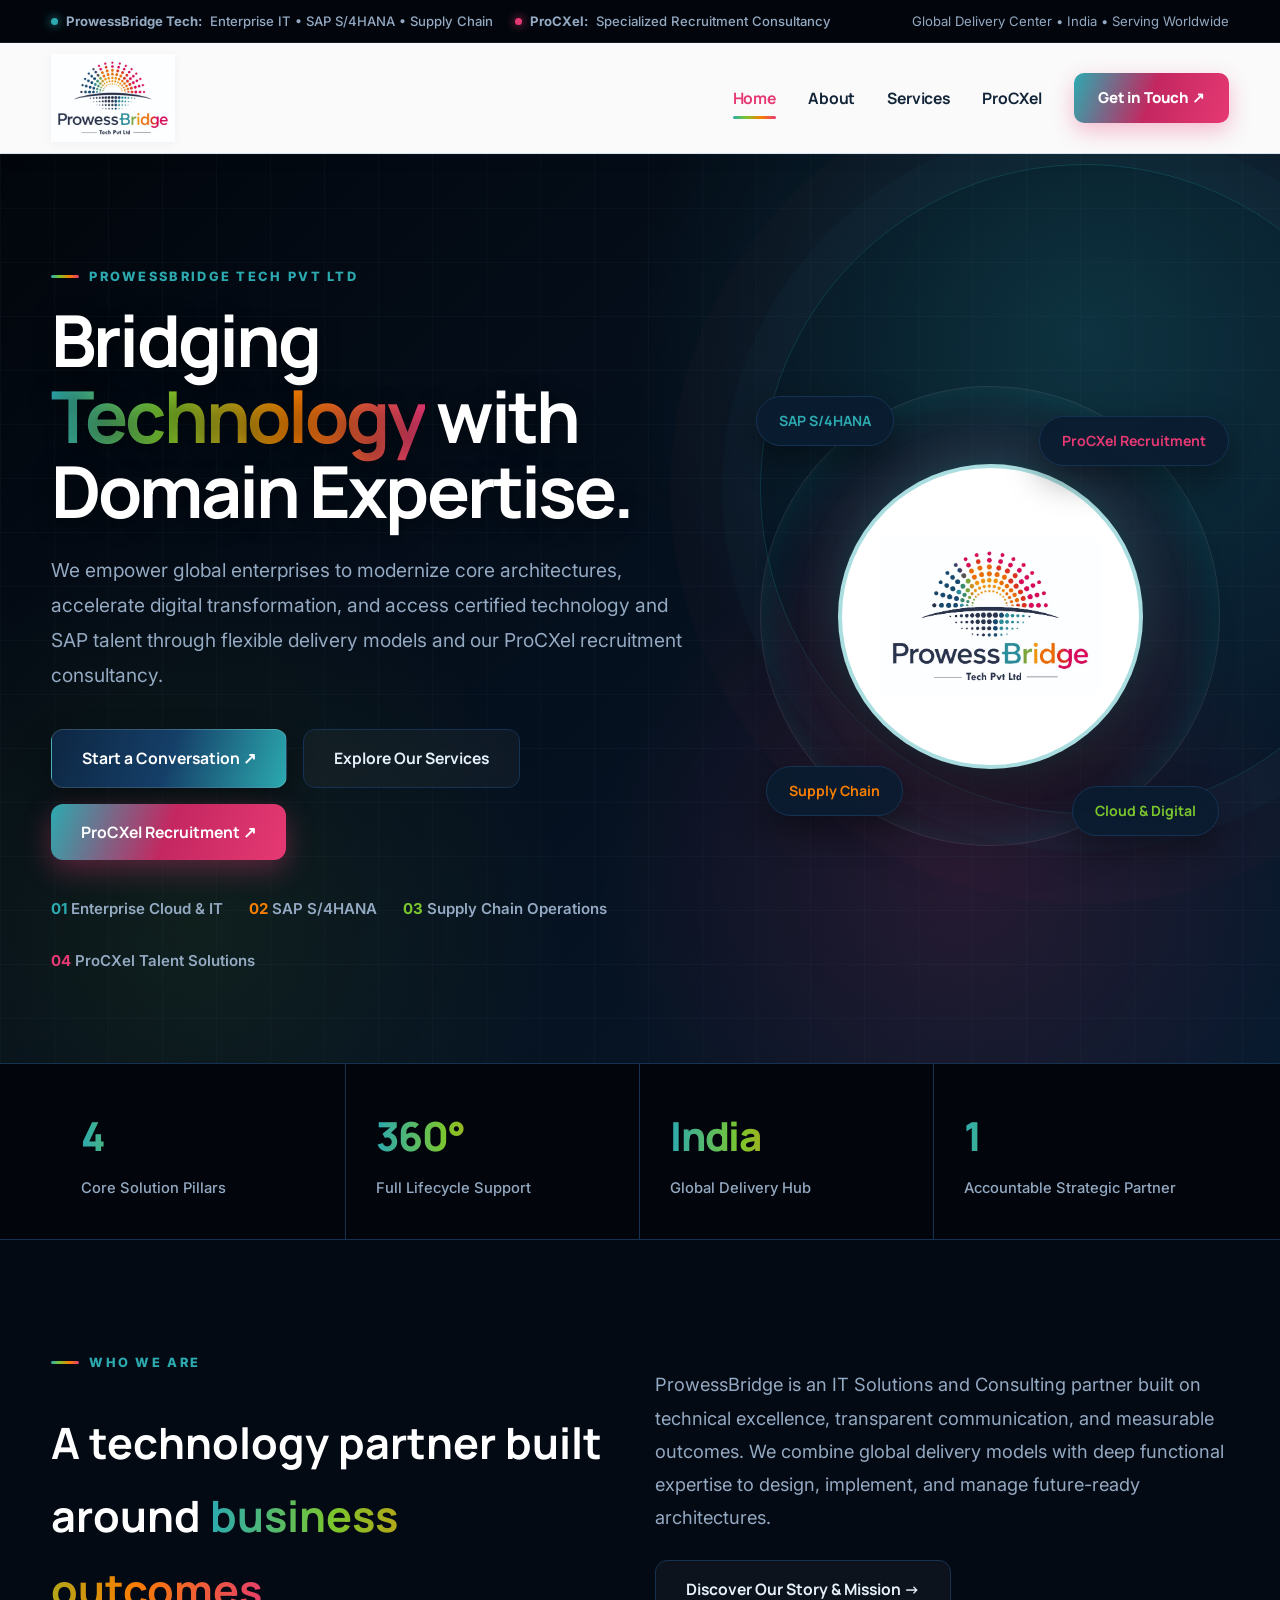
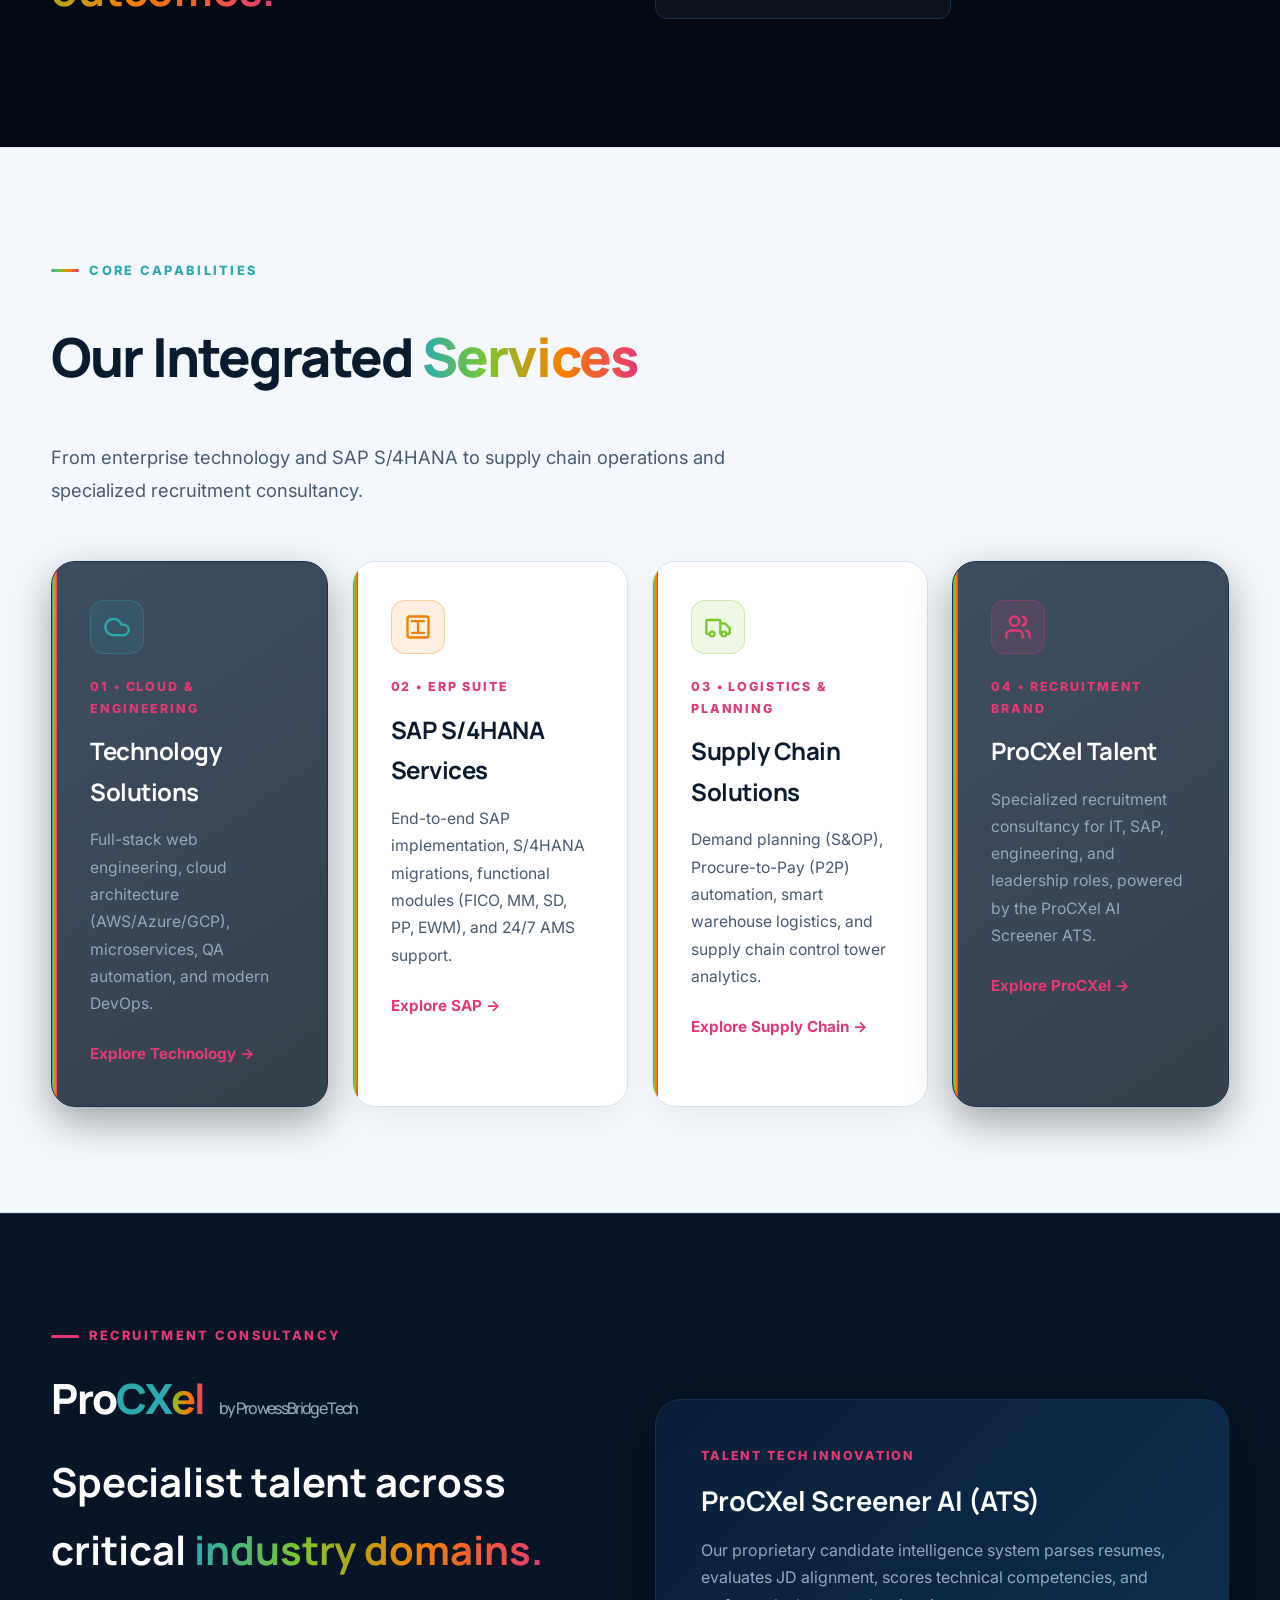
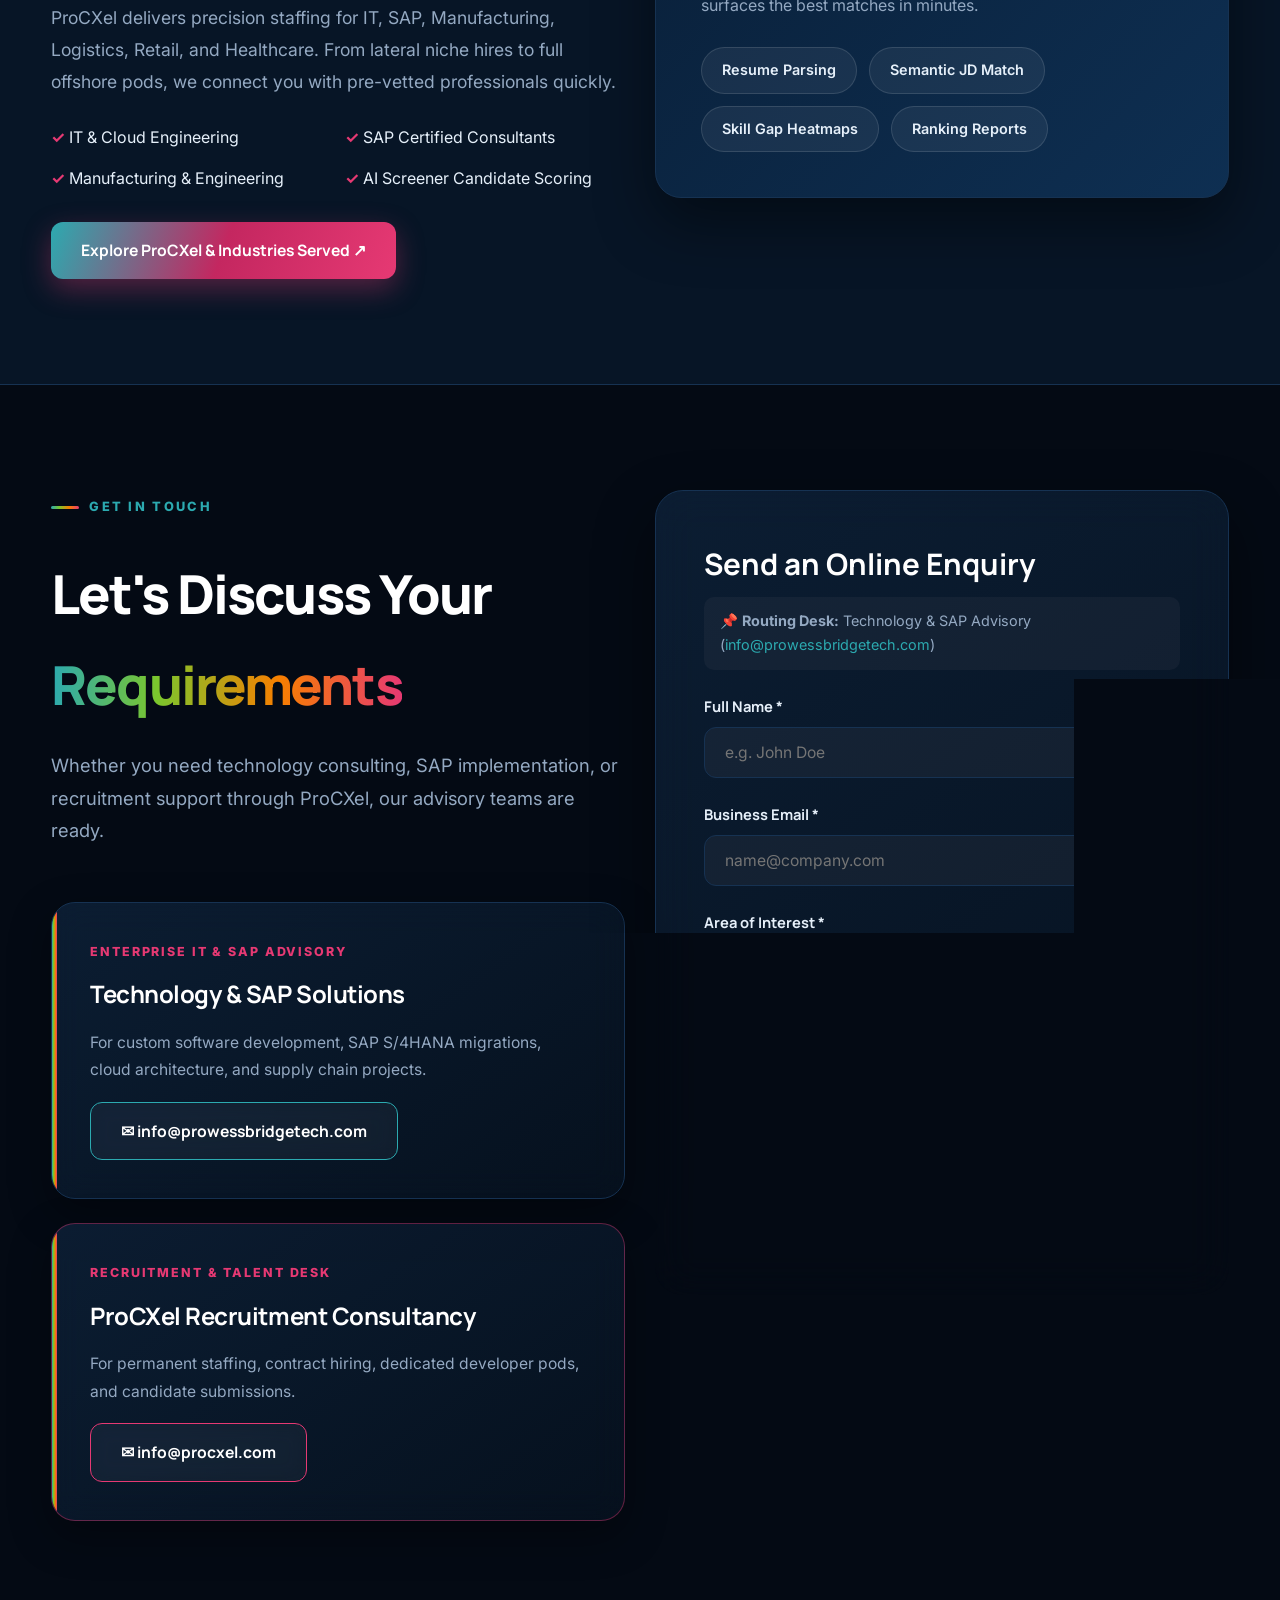
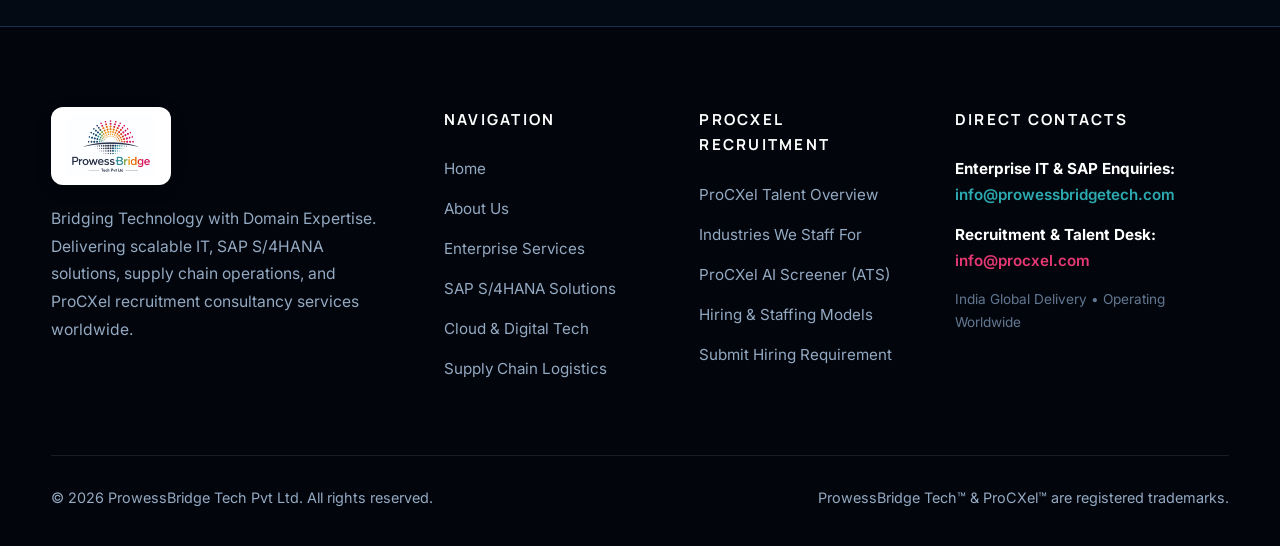
==== commit 48f0172b: "Add files via upload" ====
--- a/index.html
+++ b/index.html
@@ -1,335 +1,335 @@
-<!DOCTYPE html>
-<html lang="en">
-<head>
-  <meta charset="UTF-8">
-  <meta name="viewport" content="width=device-width, initial-scale=1.0">
-  <meta name="description" content="ProwessBridge Tech Pvt Ltd — Technology, SAP Consulting, Supply Chain, and ProCXel Talent Solutions.">
-  <title>Enterprise Technology, SAP & ProCXel Solutions | ProwessBridge Tech Pvt Ltd</title>
-  <link rel="icon" type="image/png" href="assets/favicon.png">
-  <link rel="preconnect" href="https://fonts.googleapis.com">
-  <link rel="preconnect" href="https://fonts.gstatic.com" crossorigin>
-  <link href="https://fonts.googleapis.com/css2?family=Inter:wght@400;500;600;700&family=Manrope:wght@600;700;800&display=swap" rel="stylesheet">
-  <link rel="stylesheet" href="styles.css">
-</head>
-<body>
-
-  <!-- TOP TICKER BAR -->
-  <div class="top-bar">
-    <div class="container top-bar-in">
-      <div class="badges">
-        <span class="badge-item"><span class="dot"></span> <strong>ProwessBridge Tech:</strong> Enterprise IT • SAP S/4HANA • Supply Chain</span>
-        <span class="badge-item"><span class="dot" style="background:var(--pink); box-shadow:0 0 10px var(--pink);"></span> <strong>ProCXel:</strong> Specialized Recruitment Consultancy</span>
-      </div>
-      <div>
-        <span>Global Delivery Center • India • Serving Worldwide</span>
-      </div>
-    </div>
-  </div>
-
-  <!-- NAVIGATION BAR -->
-  <header>
-    <div class="container nav-container">
-      <a href="index.html" class="logo-wrapper" title="ProwessBridge Tech Pvt Ltd">
-        <img src="assets/prowessbridge-logo-crop.png" alt="ProwessBridge Tech Pvt Ltd Official Logo">
-      </a>
-      
-      <button class="hamburger" aria-label="Toggle navigation menu" aria-expanded="false">☰</button>
-      
-      <nav class="main-nav">
-        <a href="index.html" class="active">Home</a>
-        <a href="about.html" class="">About</a>
-        <a href="services.html" class="">Services</a>
-        <a href="procxel.html" class="">ProCXel</a>
-        <a href="#contact" class="btn-nav">Get in Touch ↗</a>
-      </nav>
-    </div>
-  </header>
-
-
-  <!-- HERO SECTION -->
-  <section class="page-hero">
-    <div class="container hero-grid">
-      <div class="hero-content">
-        <div class="kicker"><span class="kicker-bar"></span> PROWESSBRIDGE TECH PVT LTD</div>
-        <h1>Bridging <span class="gradient-text">Technology</span> with Domain Expertise.</h1>
-        <p>We empower global enterprises to modernize core architectures, accelerate digital transformation, and access certified technology and SAP talent through flexible delivery models and our ProCXel recruitment consultancy.</p>
-        
-        <div style="display:flex; gap:16px; margin:36px 0; flex-wrap:wrap;">
-          <a href="#contact" class="btn btn-primary">Start a Conversation ↗</a>
-          <a href="services.html" class="btn btn-outline">Explore Our Services</a>
-          <a href="procxel.html" class="btn btn-pink">ProCXel Recruitment ↗</a>
-        </div>
-        
-        <div style="display:flex; gap:26px; color:var(--text-secondary); font-size:0.94rem; font-weight:600; flex-wrap:wrap;">
-          <span><b style="color:var(--teal)">01</b> Enterprise Cloud & IT</span>
-          <span><b style="color:var(--orange)">02</b> SAP S/4HANA</span>
-          <span><b style="color:var(--green)">03</b> Supply Chain Operations</span>
-          <span><b style="color:var(--pink)">04</b> ProCXel Talent Solutions</span>
-        </div>
-      </div>
-      
-      <div class="hero-visual">
-        <div class="hero-orb"></div>
-        <div class="hero-logo-box">
-          <img src="assets/prowessbridge-logo-crop.png" alt="ProwessBridge Official Emblem">
-        </div>
-        <div class="floating-pill pill-1">SAP S/4HANA</div>
-        <div class="floating-pill pill-2">ProCXel Recruitment</div>
-        <div class="floating-pill pill-3">Supply Chain</div>
-        <div class="floating-pill pill-4">Cloud & Digital</div>
-      </div>
-    </div>
-  </section>
-
-  <!-- STATS STRIP -->
-  <section class="stats-strip">
-    <div class="container stats-grid">
-      <div class="stat-item">
-        <span class="stat-num">4</span>
-        <span class="stat-label">Core Solution Pillars</span>
-      </div>
-      <div class="stat-item">
-        <span class="stat-num">360°</span>
-        <span class="stat-label">Full Lifecycle Support</span>
-      </div>
-      <div class="stat-item">
-        <span class="stat-num">India</span>
-        <span class="stat-label">Global Delivery Hub</span>
-      </div>
-      <div class="stat-item">
-        <span class="stat-num">1</span>
-        <span class="stat-label">Accountable Strategic Partner</span>
-      </div>
-    </div>
-  </section>
-
-  <!-- ABOUT TEASER -->
-  <section class="section">
-    <div class="container grid-2" style="align-items:center;">
-      <div>
-        <div class="kicker"><span class="kicker-bar"></span> WHO WE ARE</div>
-        <h2 style="font-family:var(--font-heading); font-size:2.7rem; color:#ffffff; margin:16px 0;">A technology partner built around <span class="gradient-text">business outcomes.</span></h2>
-      </div>
-      <div>
-        <p style="color:var(--text-secondary); font-size:1.14rem; line-height:1.82;">ProwessBridge is an IT Solutions and Consulting partner built on technical excellence, transparent communication, and measurable outcomes. We combine global delivery models with deep functional expertise to design, implement, and manage future-ready architectures.</p>
-        <a href="about.html" class="btn btn-outline" style="margin-top:26px;">Discover Our Story & Mission →</a>
-      </div>
-    </div>
-  </section>
-
-  <!-- CORE SERVICES PREVIEW (LIGHT) -->
-  <section class="section section-light">
-    <div class="container">
-      <div class="section-header" style="display:flex; justify-content:space-between; align-items:flex-end; flex-wrap:wrap; gap:20px;">
-        <div>
-          <div class="kicker"><span class="kicker-bar"></span> CORE CAPABILITIES</div>
-          <h2>Our Integrated <span class="gradient-text">Services</span></h2>
-        </div>
-        <p>From enterprise technology and SAP S/4HANA to supply chain operations and specialized recruitment consultancy.</p>
-      </div>
-      
-      <div class="grid-4">
-        <div class="card card-dark">
-          <div class="icon-badge"><svg xmlns="http://www.w3.org/2000/svg" width="28" height="28" viewBox="0 0 24 24" fill="none" stroke="currentColor" stroke-width="2" stroke-linecap="round" stroke-linejoin="round"><path d="M17.5 19H9a7 7 0 1 1 6.71-9h1.79a4.5 4.5 0 1 1 0 9Z"/></svg></div>
-          <span class="card-tag">01 • CLOUD & ENGINEERING</span>
-          <h3>Technology Solutions</h3>
-          <p>Full-stack web engineering, cloud architecture (AWS/Azure/GCP), microservices, QA automation, and modern DevOps.</p>
-          <a href="services.html#tech" class="card-link">Explore Technology →</a>
-        </div>
-        
-        <div class="card">
-          <div class="icon-badge orange"><svg xmlns="http://www.w3.org/2000/svg" width="28" height="28" viewBox="0 0 24 24" fill="none" stroke="currentColor" stroke-width="2" stroke-linecap="round" stroke-linejoin="round"><rect width="18" height="18" x="3" y="3" rx="2"/><path d="M7 7h10"/><path d="M12 7v10"/><path d="M7 17h10"/></svg></div>
-          <span class="card-tag">02 • ERP SUITE</span>
-          <h3>SAP S/4HANA Services</h3>
-          <p>End-to-end SAP implementation, S/4HANA migrations, functional modules (FICO, MM, SD, PP, EWM), and 24/7 AMS support.</p>
-          <a href="services.html#sap" class="card-link">Explore SAP →</a>
-        </div>
-        
-        <div class="card">
-          <div class="icon-badge green"><svg xmlns="http://www.w3.org/2000/svg" width="28" height="28" viewBox="0 0 24 24" fill="none" stroke="currentColor" stroke-width="2" stroke-linecap="round" stroke-linejoin="round"><path d="M5 18H3c-.6 0-1-.4-1-1V7c0-.6.4-1 1-1h10c.6 0 1 .4 1 1v11"/><path d="M14 9h4l4 4v4c0 .6-.4 1-1 1h-2"/><circle cx="7" cy="18" r="2"/><circle cx="17" cy="18" r="2"/></svg></div>
-          <span class="card-tag">03 • LOGISTICS & PLANNING</span>
-          <h3>Supply Chain Solutions</h3>
-          <p>Demand planning (S&OP), Procure-to-Pay (P2P) automation, smart warehouse logistics, and supply chain control tower analytics.</p>
-          <a href="services.html#supply-chain" class="card-link">Explore Supply Chain →</a>
-        </div>
-        
-        <div class="card card-dark">
-          <div class="icon-badge pink"><svg xmlns="http://www.w3.org/2000/svg" width="28" height="28" viewBox="0 0 24 24" fill="none" stroke="currentColor" stroke-width="2" stroke-linecap="round" stroke-linejoin="round"><path d="M16 21v-2a4 4 0 0 0-4-4H6a4 4 0 0 0-4 4v2"/><circle cx="9" cy="7" r="4"/><path d="M22 21v-2a4 4 0 0 0-3-3.87"/><path d="M16 3.13a4 4 0 0 1 0 7.75"/></svg></div>
-          <span class="card-tag">04 • RECRUITMENT BRAND</span>
-          <h3>ProCXel Talent</h3>
-          <p>Specialized recruitment consultancy for IT, SAP, engineering, and leadership roles, powered by the ProCXel AI Screener ATS.</p>
-          <a href="procxel.html" class="card-link" style="color:var(--pink)">Explore ProCXel →</a>
-        </div>
-      </div>
-    </div>
-  </section>
-
-  <!-- PROCXEL TALENT SPOTLIGHT -->
-  <section class="section" style="background:var(--bg-surface); border-top:1px solid var(--border-card); border-bottom:1px solid var(--border-card);">
-    <div class="container grid-2" style="align-items:center;">
-      <div>
-        <div class="kicker" style="color:var(--pink)"><span class="kicker-bar" style="background:var(--pink)"></span> RECRUITMENT CONSULTANCY</div>
-        <div class="procxel-brand-title" style="font-size:2.6rem; margin-bottom:14px;">
-          Pro<span style="color:var(--teal)">CX</span><strong>el</strong><small>by ProwessBridge Tech</small>
-        </div>
-        <h2 style="font-family:var(--font-heading); font-size:2.5rem; color:#fff; margin-bottom:18px;">Specialist talent across critical <span class="gradient-text">industry domains.</span></h2>
-        <p style="color:var(--text-secondary); font-size:1.1rem; line-height:1.82; margin-bottom:26px;">ProCXel delivers precision staffing for IT, SAP, Manufacturing, Logistics, Retail, and Healthcare. From lateral niche hires to full offshore pods, we connect you with pre-vetted professionals quickly.</p>
-        
-        <div style="display:grid; grid-template-columns:1fr 1fr; gap:14px; margin-bottom:30px;">
-          <div><b style="color:var(--pink)">✓</b> IT & Cloud Engineering</div>
-          <div><b style="color:var(--pink)">✓</b> SAP Certified Consultants</div>
-          <div><b style="color:var(--pink)">✓</b> Manufacturing & Engineering</div>
-          <div><b style="color:var(--pink)">✓</b> AI Screener Candidate Scoring</div>
-        </div>
-
-        <a href="procxel.html" class="btn btn-pink">Explore ProCXel & Industries Served ↗</a>
-      </div>
-
-      <div style="background:linear-gradient(135deg, #091f38, #0e2f52); border:1px solid var(--border-card); border-radius:26px; padding:45px; box-shadow:var(--shadow-lg);">
-        <span class="card-tag">TALENT TECH INNOVATION</span>
-        <h3 style="font-family:var(--font-heading); font-size:1.7rem; color:#ffffff; margin-bottom:12px;">ProCXel Screener AI (ATS)</h3>
-        <p style="color:var(--text-secondary); font-size:1rem; line-height:1.72; margin-bottom:22px;">Our proprietary candidate intelligence system parses resumes, evaluates JD alignment, scores technical competencies, and surfaces the best matches in minutes.</p>
-        <div class="tags-cluster">
-          <span class="tag-badge">Resume Parsing</span>
-          <span class="tag-badge">Semantic JD Match</span>
-          <span class="tag-badge">Skill Gap Heatmaps</span>
-          <span class="tag-badge">Ranking Reports</span>
-        </div>
-      </div>
-    </div>
-  </section>
-
-  <!-- CONTACT & INQUIRIES SECTION -->
-  <section class="section" id="contact">
-    <div class="container grid-2" style="align-items:start;">
-      <!-- LEFT: DIRECT DETAILS -->
-      <div>
-        <div class="section-header">
-          <div class="kicker"><span class="kicker-bar"></span> GET IN TOUCH</div>
-          <h2>Let's Discuss Your <span class="gradient-text">Requirements</span></h2>
-          <p>Whether you need technology consulting, SAP implementation, or recruitment support through ProCXel, our advisory teams are ready.</p>
-        </div>
-
-        <div class="card card-dark" style="margin-bottom:24px;">
-          <span class="card-tag">ENTERPRISE IT & SAP ADVISORY</span>
-          <h3>Technology & SAP Solutions</h3>
-          <p>For custom software development, SAP S/4HANA migrations, cloud architecture, and supply chain projects.</p>
-          <div style="margin-top:18px;">
-            <a href="mailto:info@prowessbridgetech.com" class="btn btn-outline" style="border-color:var(--teal); color:#ffffff;">
-              ✉ info@prowessbridgetech.com
-            </a>
-          </div>
-        </div>
-
-        <div class="card card-dark" style="border-color:rgba(230, 57, 115, 0.4);">
-          <span class="card-tag" style="color:var(--pink);">RECRUITMENT & TALENT DESK</span>
-          <h3>ProCXel Recruitment Consultancy</h3>
-          <p>For permanent staffing, contract hiring, dedicated developer pods, and candidate submissions.</p>
-          <div style="margin-top:18px;">
-            <a href="mailto:info@procxel.com" class="btn btn-outline" style="border-color:var(--pink); color:#ffffff;">
-              ✉ info@procxel.com
-            </a>
-          </div>
-        </div>
-      </div>
-
-      <!-- RIGHT: INTERACTIVE FORM -->
-      <div class="form-card">
-        <h3 style="font-family:var(--font-heading); font-size:1.85rem; color:#ffffff; margin-bottom:8px;">Send an Online Enquiry</h3>
-        <p id="channelNotice" style="font-size:0.9rem; color:var(--text-secondary); margin-bottom:24px; padding:12px 16px; background:rgba(255,255,255,0.04); border-radius:10px;">
-          📌 <strong>Routing Desk:</strong> Technology & SAP Advisory (<span style="color:var(--teal)">info@prowessbridgetech.com</span>)
-        </p>
-
-        <form id="mainContactForm">
-          <div class="form-group">
-            <label for="fullName">Full Name *</label>
-            <input type="text" id="fullName" class="form-control" placeholder="e.g. John Doe" required>
-          </div>
-
-          <div class="form-group">
-            <label for="workEmail">Business Email *</label>
-            <input type="email" id="workEmail" class="form-control" placeholder="name@company.com" required>
-          </div>
-
-          <div class="form-group">
-            <label for="inquiryCategory">Area of Interest *</label>
-            <select id="inquiryCategory" class="form-control form-select" required>
-              <option value="tech">Technology & Cloud Solutions</option>
-              <option value="sap">SAP S/4HANA & ERP Services</option>
-              <option value="supply">Supply Chain Consulting</option>
-              <option value="talent">ProCXel Talent & Staffing</option>
-              <option value="careers">Candidate Resume Submission</option>
-              <option value="other">General Business Enquiry</option>
-            </select>
-          </div>
-
-          <div class="form-group">
-            <label for="message">Project Requirements / Details *</label>
-            <textarea id="message" rows="4" class="form-control" placeholder="Briefly describe your objectives, timelines, or staffing needs..." required></textarea>
-          </div>
-
-          <button type="submit" class="btn btn-primary" style="width:100%;">
-            Transmit Enquiry ↗
-          </button>
-
-          <div id="formStatus" class="form-status"></div>
-        </form>
-      </div>
-    </div>
-  </section>
-
-
-  <!-- FOOTER -->
-  <footer id="site-footer">
-    <div class="container">
-      <div class="footer-grid">
-        <div class="footer-brand">
-          <img src="assets/prowessbridge-logo-crop.png" alt="ProwessBridge Tech Logo">
-          <p>Bridging Technology with Domain Expertise. Delivering scalable IT, SAP S/4HANA solutions, supply chain operations, and ProCXel recruitment consultancy services worldwide.</p>
-        </div>
-        
-        <div class="footer-col">
-          <h4>Navigation</h4>
-          <a href="index.html">Home</a>
-          <a href="about.html">About Us</a>
-          <a href="services.html">Enterprise Services</a>
-          <a href="services.html#sap">SAP S/4HANA Solutions</a>
-          <a href="services.html#tech">Cloud & Digital Tech</a>
-          <a href="services.html#supply-chain">Supply Chain Logistics</a>
-        </div>
-        
-        <div class="footer-col">
-          <h4>ProCXel Recruitment</h4>
-          <a href="procxel.html">ProCXel Talent Overview</a>
-          <a href="procxel.html#industries-served">Industries We Staff For</a>
-          <a href="procxel.html#screener">ProCXel AI Screener (ATS)</a>
-          <a href="procxel.html#models">Hiring & Staffing Models</a>
-          <a href="procxel.html#hire">Submit Hiring Requirement</a>
-        </div>
-        
-        <div class="footer-col">
-          <h4>Direct Contacts</h4>
-          <p style="margin-bottom:14px;">
-            <strong style="color:#ffffff;">Enterprise IT & SAP Enquiries:</strong><br>
-            <a href="mailto:info@prowessbridgetech.com" style="color:var(--teal); font-weight:600;">info@prowessbridgetech.com</a>
-          </p>
-          <p style="margin-bottom:14px;">
-            <strong style="color:#ffffff;">Recruitment & Talent Desk:</strong><br>
-            <a href="mailto:info@procxel.com" style="color:var(--pink); font-weight:600;">info@procxel.com</a>
-          </p>
-          <p style="font-size:0.85rem; color:var(--text-dim); margin-top:14px;">
-            India Global Delivery • Operating Worldwide
-          </p>
-        </div>
-      </div>
-      
-      <div class="footer-bottom">
-        <span>© 2026 ProwessBridge Tech Pvt Ltd. All rights reserved.</span>
-        <span>ProwessBridge Tech™ & ProCXel™ are registered trademarks.</span>
-      </div>
-    </div>
-  </footer>
-  <script src="script.js"></script>
-
-</body>
-</html>
+<!DOCTYPE html>
+<html lang="en">
+<head>
+  <meta charset="UTF-8">
+  <meta name="viewport" content="width=device-width, initial-scale=1.0">
+  <meta name="description" content="ProwessBridge Tech Pvt Ltd — Technology, SAP Consulting, Supply Chain, and ProCXel Talent Solutions.">
+  <title>Enterprise Technology, SAP & ProCXel Solutions | ProwessBridge Tech Pvt Ltd</title>
+  <link rel="icon" type="image/png" href="assets/favicon.png">
+  <link rel="preconnect" href="https://fonts.googleapis.com">
+  <link rel="preconnect" href="https://fonts.gstatic.com" crossorigin>
+  <link href="https://fonts.googleapis.com/css2?family=Inter:wght@400;500;600;700&family=Manrope:wght@600;700;800&display=swap" rel="stylesheet">
+  <link rel="stylesheet" href="styles.css">
+</head>
+<body>
+
+  <!-- TOP TICKER BAR -->
+  <div class="top-bar">
+    <div class="container top-bar-in">
+      <div class="badges">
+        <span class="badge-item"><span class="dot"></span> <strong>ProwessBridge Tech:</strong> Enterprise IT • SAP S/4HANA • Supply Chain</span>
+        <span class="badge-item"><span class="dot" style="background:var(--pink); box-shadow:0 0 10px var(--pink);"></span> <strong>ProCXel:</strong> Specialized Recruitment Consultancy</span>
+      </div>
+      <div>
+        <span>Global Delivery Center • India • Serving Worldwide</span>
+      </div>
+    </div>
+  </div>
+
+  <!-- NAVIGATION BAR -->
+  <header>
+    <div class="container nav-container">
+      <a href="index.html" class="logo-wrapper" title="ProwessBridge Tech Pvt Ltd">
+        <img src="assets/prowessbridge-logo-crop.png" alt="ProwessBridge Tech Pvt Ltd Official Logo">
+      </a>
+      
+      <button class="hamburger" aria-label="Toggle navigation menu" aria-expanded="false">☰</button>
+      
+      <nav class="main-nav">
+        <a href="index.html" class="active">Home</a>
+        <a href="about.html" class="">About</a>
+        <a href="services.html" class="">Services</a>
+        <a href="procxel.html" class="">ProCXel</a>
+        <a href="#contact" class="btn-nav">Get in Touch ↗</a>
+      </nav>
+    </div>
+  </header>
+
+
+  <!-- HERO SECTION -->
+  <section class="page-hero">
+    <div class="container hero-grid">
+      <div class="hero-content">
+        <div class="kicker"><span class="kicker-bar"></span> PROWESSBRIDGE TECH PVT LTD</div>
+        <h1>Bridging <span class="gradient-text">Technology</span> with Domain Expertise.</h1>
+        <p>We empower global enterprises to modernize core architectures, accelerate digital transformation, and access certified technology and SAP talent through flexible delivery models and our ProCXel recruitment consultancy.</p>
+        
+        <div style="display:flex; gap:16px; margin:36px 0; flex-wrap:wrap;">
+          <a href="#contact" class="btn btn-primary">Start a Conversation ↗</a>
+          <a href="services.html" class="btn btn-outline">Explore Our Services</a>
+          <a href="procxel.html" class="btn btn-pink">ProCXel Recruitment ↗</a>
+        </div>
+        
+        <div style="display:flex; gap:26px; color:var(--text-secondary); font-size:0.94rem; font-weight:600; flex-wrap:wrap;">
+          <span><b style="color:var(--teal)">01</b> Enterprise Cloud & IT</span>
+          <span><b style="color:var(--orange)">02</b> SAP S/4HANA</span>
+          <span><b style="color:var(--green)">03</b> Supply Chain Operations</span>
+          <span><b style="color:var(--pink)">04</b> ProCXel Talent Solutions</span>
+        </div>
+      </div>
+      
+      <div class="hero-visual">
+        <div class="hero-orb"></div>
+        <div class="hero-logo-box">
+          <img src="assets/prowessbridge-logo-crop.png" alt="ProwessBridge Official Emblem">
+        </div>
+        <div class="floating-pill pill-1">SAP S/4HANA</div>
+        <div class="floating-pill pill-2">ProCXel Recruitment</div>
+        <div class="floating-pill pill-3">Supply Chain</div>
+        <div class="floating-pill pill-4">Cloud & Digital</div>
+      </div>
+    </div>
+  </section>
+
+  <!-- STATS STRIP -->
+  <section class="stats-strip">
+    <div class="container stats-grid">
+      <div class="stat-item">
+        <span class="stat-num">4</span>
+        <span class="stat-label">Core Solution Pillars</span>
+      </div>
+      <div class="stat-item">
+        <span class="stat-num">360°</span>
+        <span class="stat-label">Full Lifecycle Support</span>
+      </div>
+      <div class="stat-item">
+        <span class="stat-num">India</span>
+        <span class="stat-label">Global Delivery Hub</span>
+      </div>
+      <div class="stat-item">
+        <span class="stat-num">1</span>
+        <span class="stat-label">Accountable Strategic Partner</span>
+      </div>
+    </div>
+  </section>
+
+  <!-- ABOUT TEASER -->
+  <section class="section">
+    <div class="container grid-2" style="align-items:center;">
+      <div>
+        <div class="kicker"><span class="kicker-bar"></span> WHO WE ARE</div>
+        <h2 style="font-family:var(--font-heading); font-size:2.7rem; color:#ffffff; margin:16px 0;">A technology partner built around <span class="gradient-text">business outcomes.</span></h2>
+      </div>
+      <div>
+        <p style="color:var(--text-secondary); font-size:1.14rem; line-height:1.82;">ProwessBridge is an IT Solutions and Consulting partner built on technical excellence, transparent communication, and measurable outcomes. We combine global delivery models with deep functional expertise to design, implement, and manage future-ready architectures.</p>
+        <a href="about.html" class="btn btn-outline" style="margin-top:26px;">Discover Our Story & Mission →</a>
+      </div>
+    </div>
+  </section>
+
+  <!-- CORE SERVICES PREVIEW (LIGHT) -->
+  <section class="section section-light">
+    <div class="container">
+      <div class="section-header" style="display:flex; justify-content:space-between; align-items:flex-end; flex-wrap:wrap; gap:20px;">
+        <div>
+          <div class="kicker"><span class="kicker-bar"></span> CORE CAPABILITIES</div>
+          <h2>Our Integrated <span class="gradient-text">Services</span></h2>
+        </div>
+        <p>From enterprise technology and SAP S/4HANA to supply chain operations and specialized recruitment consultancy.</p>
+      </div>
+      
+      <div class="grid-4">
+        <div class="card card-dark">
+          <div class="icon-badge"><svg xmlns="http://www.w3.org/2000/svg" width="28" height="28" viewBox="0 0 24 24" fill="none" stroke="currentColor" stroke-width="2" stroke-linecap="round" stroke-linejoin="round"><path d="M17.5 19H9a7 7 0 1 1 6.71-9h1.79a4.5 4.5 0 1 1 0 9Z"/></svg></div>
+          <span class="card-tag">01 • CLOUD & ENGINEERING</span>
+          <h3>Technology Solutions</h3>
+          <p>Full-stack web engineering, cloud architecture (AWS/Azure/GCP), microservices, QA automation, and modern DevOps.</p>
+          <a href="services.html#tech" class="card-link">Explore Technology →</a>
+        </div>
+        
+        <div class="card">
+          <div class="icon-badge orange"><svg xmlns="http://www.w3.org/2000/svg" width="28" height="28" viewBox="0 0 24 24" fill="none" stroke="currentColor" stroke-width="2" stroke-linecap="round" stroke-linejoin="round"><rect width="18" height="18" x="3" y="3" rx="2"/><path d="M7 7h10"/><path d="M12 7v10"/><path d="M7 17h10"/></svg></div>
+          <span class="card-tag">02 • ERP SUITE</span>
+          <h3>SAP S/4HANA Services</h3>
+          <p>End-to-end SAP implementation, S/4HANA migrations, functional modules (FICO, MM, SD, PP, EWM), and 24/7 AMS support.</p>
+          <a href="services.html#sap" class="card-link">Explore SAP →</a>
+        </div>
+        
+        <div class="card">
+          <div class="icon-badge green"><svg xmlns="http://www.w3.org/2000/svg" width="28" height="28" viewBox="0 0 24 24" fill="none" stroke="currentColor" stroke-width="2" stroke-linecap="round" stroke-linejoin="round"><path d="M5 18H3c-.6 0-1-.4-1-1V7c0-.6.4-1 1-1h10c.6 0 1 .4 1 1v11"/><path d="M14 9h4l4 4v4c0 .6-.4 1-1 1h-2"/><circle cx="7" cy="18" r="2"/><circle cx="17" cy="18" r="2"/></svg></div>
+          <span class="card-tag">03 • LOGISTICS & PLANNING</span>
+          <h3>Supply Chain Solutions</h3>
+          <p>Demand planning (S&OP), Procure-to-Pay (P2P) automation, smart warehouse logistics, and supply chain control tower analytics.</p>
+          <a href="services.html#supply-chain" class="card-link">Explore Supply Chain →</a>
+        </div>
+        
+        <div class="card card-dark">
+          <div class="icon-badge pink"><svg xmlns="http://www.w3.org/2000/svg" width="28" height="28" viewBox="0 0 24 24" fill="none" stroke="currentColor" stroke-width="2" stroke-linecap="round" stroke-linejoin="round"><path d="M16 21v-2a4 4 0 0 0-4-4H6a4 4 0 0 0-4 4v2"/><circle cx="9" cy="7" r="4"/><path d="M22 21v-2a4 4 0 0 0-3-3.87"/><path d="M16 3.13a4 4 0 0 1 0 7.75"/></svg></div>
+          <span class="card-tag">04 • RECRUITMENT BRAND</span>
+          <h3>ProCXel Talent</h3>
+          <p>Specialized recruitment consultancy for IT, SAP, engineering, and leadership roles, powered by the ProCXel AI Screener ATS.</p>
+          <a href="procxel.html" class="card-link" style="color:var(--pink)">Explore ProCXel →</a>
+        </div>
+      </div>
+    </div>
+  </section>
+
+  <!-- PROCXEL TALENT SPOTLIGHT -->
+  <section class="section" style="background:var(--bg-surface); border-top:1px solid var(--border-card); border-bottom:1px solid var(--border-card);">
+    <div class="container grid-2" style="align-items:center;">
+      <div>
+        <div class="kicker" style="color:var(--pink)"><span class="kicker-bar" style="background:var(--pink)"></span> RECRUITMENT CONSULTANCY</div>
+        <div class="procxel-brand-title" style="font-size:2.6rem; margin-bottom:14px;">
+          Pro<span style="color:var(--teal)">CX</span><strong>el</strong><small>by ProwessBridge Tech</small>
+        </div>
+        <h2 style="font-family:var(--font-heading); font-size:2.5rem; color:#fff; margin-bottom:18px;">Specialist talent across critical <span class="gradient-text">industry domains.</span></h2>
+        <p style="color:var(--text-secondary); font-size:1.1rem; line-height:1.82; margin-bottom:26px;">ProCXel delivers precision staffing for IT, SAP, Manufacturing, Logistics, Retail, and Healthcare. From lateral niche hires to full offshore pods, we connect you with pre-vetted professionals quickly.</p>
+        
+        <div style="display:grid; grid-template-columns:1fr 1fr; gap:14px; margin-bottom:30px;">
+          <div><b style="color:var(--pink)">✓</b> IT & Cloud Engineering</div>
+          <div><b style="color:var(--pink)">✓</b> SAP Certified Consultants</div>
+          <div><b style="color:var(--pink)">✓</b> Manufacturing & Engineering</div>
+          <div><b style="color:var(--pink)">✓</b> AI Screener Candidate Scoring</div>
+        </div>
+
+        <a href="procxel.html" class="btn btn-pink">Explore ProCXel & Industries Served ↗</a>
+      </div>
+
+      <div style="background:linear-gradient(135deg, #091f38, #0e2f52); border:1px solid var(--border-card); border-radius:26px; padding:45px; box-shadow:var(--shadow-lg);">
+        <span class="card-tag">TALENT TECH INNOVATION</span>
+        <h3 style="font-family:var(--font-heading); font-size:1.7rem; color:#ffffff; margin-bottom:12px;">ProCXel Screener AI (ATS)</h3>
+        <p style="color:var(--text-secondary); font-size:1rem; line-height:1.72; margin-bottom:22px;">Our proprietary candidate intelligence system parses resumes, evaluates JD alignment, scores technical competencies, and surfaces the best matches in minutes.</p>
+        <div class="tags-cluster">
+          <span class="tag-badge">Resume Parsing</span>
+          <span class="tag-badge">Semantic JD Match</span>
+          <span class="tag-badge">Skill Gap Heatmaps</span>
+          <span class="tag-badge">Ranking Reports</span>
+        </div>
+      </div>
+    </div>
+  </section>
+
+  <!-- CONTACT & INQUIRIES SECTION -->
+  <section class="section" id="contact">
+    <div class="container grid-2" style="align-items:start;">
+      <!-- LEFT: DIRECT DETAILS -->
+      <div>
+        <div class="section-header">
+          <div class="kicker"><span class="kicker-bar"></span> GET IN TOUCH</div>
+          <h2>Let's Discuss Your <span class="gradient-text">Requirements</span></h2>
+          <p>Whether you need technology consulting, SAP implementation, or recruitment support through ProCXel, our advisory teams are ready.</p>
+        </div>
+
+        <div class="card card-dark" style="margin-bottom:24px;">
+          <span class="card-tag">ENTERPRISE IT & SAP ADVISORY</span>
+          <h3>Technology & SAP Solutions</h3>
+          <p>For custom software development, SAP S/4HANA migrations, cloud architecture, and supply chain projects.</p>
+          <div style="margin-top:18px;">
+            <a href="mailto:info@prowessbridgetech.com" class="btn btn-outline" style="border-color:var(--teal); color:#ffffff;">
+              ✉ info@prowessbridgetech.com
+            </a>
+          </div>
+        </div>
+
+        <div class="card card-dark" style="border-color:rgba(230, 57, 115, 0.4);">
+          <span class="card-tag" style="color:var(--pink);">RECRUITMENT & TALENT DESK</span>
+          <h3>ProCXel Recruitment Consultancy</h3>
+          <p>For permanent staffing, contract hiring, dedicated developer pods, and candidate submissions.</p>
+          <div style="margin-top:18px;">
+            <a href="mailto:info@procxel.com" class="btn btn-outline" style="border-color:var(--pink); color:#ffffff;">
+              ✉ info@procxel.com
+            </a>
+          </div>
+        </div>
+      </div>
+
+      <!-- RIGHT: INTERACTIVE FORM -->
+      <div class="form-card">
+        <h3 style="font-family:var(--font-heading); font-size:1.85rem; color:#ffffff; margin-bottom:8px;">Send an Online Enquiry</h3>
+        <p id="channelNotice" style="font-size:0.9rem; color:var(--text-secondary); margin-bottom:24px; padding:12px 16px; background:rgba(255,255,255,0.04); border-radius:10px;">
+          📌 <strong>Routing Desk:</strong> Technology & SAP Advisory (<span style="color:var(--teal)">info@prowessbridgetech.com</span>)
+        </p>
+
+        <form id="mainContactForm">
+          <div class="form-group">
+            <label for="fullName">Full Name *</label>
+            <input type="text" id="fullName" class="form-control" placeholder="e.g. John Doe" required>
+          </div>
+
+          <div class="form-group">
+            <label for="workEmail">Business Email *</label>
+            <input type="email" id="workEmail" class="form-control" placeholder="name@company.com" required>
+          </div>
+
+          <div class="form-group">
+            <label for="inquiryCategory">Area of Interest *</label>
+            <select id="inquiryCategory" class="form-control form-select" required>
+              <option value="tech">Technology & Cloud Solutions</option>
+              <option value="sap">SAP S/4HANA & ERP Services</option>
+              <option value="supply">Supply Chain Consulting</option>
+              <option value="talent">ProCXel Talent & Staffing</option>
+              <option value="careers">Candidate Resume Submission</option>
+              <option value="other">General Business Enquiry</option>
+            </select>
+          </div>
+
+          <div class="form-group">
+            <label for="message">Project Requirements / Details *</label>
+            <textarea id="message" rows="4" class="form-control" placeholder="Briefly describe your objectives, timelines, or staffing needs..." required></textarea>
+          </div>
+
+          <button type="submit" class="btn btn-primary" style="width:100%;">
+            Transmit Enquiry ↗
+          </button>
+
+          <div id="formStatus" class="form-status"></div>
+        </form>
+      </div>
+    </div>
+  </section>
+
+
+  <!-- FOOTER -->
+  <footer id="site-footer">
+    <div class="container">
+      <div class="footer-grid">
+        <div class="footer-brand">
+          <img src="assets/prowessbridge-logo-crop.png" alt="ProwessBridge Tech Logo">
+          <p>Bridging Technology with Domain Expertise. Delivering scalable IT, SAP S/4HANA solutions, supply chain operations, and ProCXel recruitment consultancy services worldwide.</p>
+        </div>
+        
+        <div class="footer-col">
+          <h4>Navigation</h4>
+          <a href="index.html">Home</a>
+          <a href="about.html">About Us</a>
+          <a href="services.html">Enterprise Services</a>
+          <a href="services.html#sap">SAP S/4HANA Solutions</a>
+          <a href="services.html#tech">Cloud & Digital Tech</a>
+          <a href="services.html#supply-chain">Supply Chain Logistics</a>
+        </div>
+        
+        <div class="footer-col">
+          <h4>ProCXel Recruitment</h4>
+          <a href="procxel.html">ProCXel Talent Overview</a>
+          <a href="procxel.html#industries-served">Industries We Staff For</a>
+          <a href="procxel.html#screener">ProCXel AI Screener (ATS)</a>
+          <a href="procxel.html#models">Hiring & Staffing Models</a>
+          <a href="procxel.html#hire">Submit Hiring Requirement</a>
+        </div>
+        
+        <div class="footer-col">
+          <h4>Direct Contacts</h4>
+          <p style="margin-bottom:14px;">
+            <strong style="color:#ffffff;">Enterprise IT & SAP Enquiries:</strong><br>
+            <a href="mailto:info@prowessbridgetech.com" style="color:var(--teal); font-weight:600;">info@prowessbridgetech.com</a>
+          </p>
+          <p style="margin-bottom:14px;">
+            <strong style="color:#ffffff;">Recruitment & Talent Desk:</strong><br>
+            <a href="mailto:info@procxel.com" style="color:var(--pink); font-weight:600;">info@procxel.com</a>
+          </p>
+          <p style="font-size:0.85rem; color:var(--text-dim); margin-top:14px;">
+            India Global Delivery • Operating Worldwide
+          </p>
+        </div>
+      </div>
+      
+      <div class="footer-bottom">
+        <span>© 2026 ProwessBridge Tech Pvt Ltd. All rights reserved.</span>
+        <span>ProwessBridge Tech™ & ProCXel™ are registered trademarks.</span>
+      </div>
+    </div>
+  </footer>
+  <script src="script.js"></script>
+
+</body>
+</html>
--- a/styles.css
+++ b/styles.css
@@ -1,1250 +1,1250 @@
-/* ============================================================
-   ProwessBridge Tech & ProCXel — Ultra-Clear Luxury Tech Design System
-   Version: 18.0 Visual Enhancement Masterpiece
-   Theme: Obsidian & Sapphire Dark + Crystal Clean Executive Contrast
-   Palette:
-     - Obsidian Dark: #030812 (Deep Background)
-     - Sapphire Slate: #071322 (Section Alt)
-     - Glass Card: rgba(13, 29, 49, 0.75) / Solid: #0b1e33
-     - Glow Borders: rgba(44, 170, 176, 0.28)
-     - Brand Teal: #2caab0 (Glow: rgba(44, 170, 176, 0.35))
-     - Brand Green: #7bc62d (Glow: rgba(123, 198, 45, 0.35))
-     - Brand Orange: #f77f00 (Glow: rgba(247, 127, 0, 0.35))
-     - Brand Pink: #e63973 (Glow: rgba(230, 57, 115, 0.35))
-   ============================================================ */
-
-:root {
-  /* Dark Canvas */
-  --bg-main: #040a14;
-  --bg-darker: #02060c;
-  --bg-surface: #071526;
-  --bg-surface-2: #0b1e36;
-  --bg-card: rgba(11, 28, 48, 0.7);
-  --bg-card-solid: #0d223a;
-  --bg-card-hover: #122c4b;
-  
-  /* Borders & Glass */
-  --border-glass: rgba(255, 255, 255, 0.09);
-  --border-card: #163252;
-  --border-glow: rgba(44, 170, 176, 0.35);
-  
-  /* Typography Colors */
-  --text-white: #ffffff;
-  --text-primary: #e6f0fa;
-  --text-secondary: #94a9c2;
-  --text-dim: #627791;
-  
-  /* Light Theme Canvas */
-  --bg-light: #f4f8fc;
-  --bg-light-surface: #ffffff;
-  --text-dark-title: #0a1b2d;
-  --text-dark-body: #475a70;
-  --border-light: #d6e2ee;
-  
-  /* Brand Accents */
-  --teal: #2caab0;
-  --teal-light: #48cfd5;
-  --green: #7bc62d;
-  --orange: #f77f00;
-  --pink: #e63973;
-  --pink-light: #ff5c93;
-  --navy-accent: #0f2b48;
-  
-  /* Gradients */
-  --gradient-brand: linear-gradient(90deg, #2caab0 0%, #7bc62d 30%, #f77f00 65%, #e63973 100%);
-  --gradient-brand-subtle: linear-gradient(90deg, rgba(44,170,176,0.15), rgba(230,57,115,0.15));
-  --gradient-btn: linear-gradient(110deg, #0d2642 0%, #153f68 50%, #2caab0 100%);
-  --gradient-btn-pink: linear-gradient(110deg, #2caab0 0%, #c42760 50%, #e63973 100%);
-  --gradient-card: linear-gradient(145deg, rgba(14, 34, 58, 0.8) 0%, rgba(7, 18, 32, 0.8) 100%);
-  --gradient-glow-sphere: radial-gradient(circle, rgba(44, 170, 176, 0.22) 0%, rgba(230, 57, 115, 0.1) 45%, transparent 70%);
-
-  /* Typography */
-  --font-heading: 'Manrope', -apple-system, BlinkMacSystemFont, 'Segoe UI', Roboto, sans-serif;
-  --font-body: 'Inter', system-ui, -apple-system, 'Segoe UI', sans-serif;
-  
-  /* Shadows */
-  --shadow-sm: 0 4px 15px rgba(0, 0, 0, 0.1);
-  --shadow-md: 0 12px 35px rgba(0, 0, 0, 0.25);
-  --shadow-lg: 0 25px 60px rgba(0, 0, 0, 0.45);
-  --shadow-glow-teal: 0 0 35px rgba(44, 170, 176, 0.2);
-  --shadow-glow-pink: 0 0 35px rgba(230, 57, 115, 0.2);
-}
-
-/* RESET & CORE */
-*, *::before, *::after {
-  box-sizing: border-box;
-  margin: 0;
-  padding: 0;
-}
-
-html {
-  scroll-behavior: smooth;
-  font-size: 16px;
-}
-
-body {
-  font-family: var(--font-body);
-  background-color: var(--bg-main);
-  color: var(--text-primary);
-  line-height: 1.7;
-  overflow-x: hidden;
-  -webkit-font-smoothing: antialiased;
-  -moz-osx-font-smoothing: grayscale;
-}
-
-a {
-  text-decoration: none;
-  color: inherit;
-  transition: all 0.25s ease;
-}
-
-ul {
-  list-style: none;
-}
-
-img {
-  max-width: 100%;
-  display: block;
-}
-
-.container {
-  width: min(1240px, 92%);
-  margin-inline: auto;
-}
-
-/* TOP TICKER BAR */
-.top-bar {
-  background: var(--bg-darker);
-  border-bottom: 1px solid var(--border-glass);
-  font-size: 0.82rem;
-  color: var(--text-secondary);
-  position: relative;
-  z-index: 1001;
-}
-
-.top-bar-in {
-  display: flex;
-  justify-content: space-between;
-  align-items: center;
-  height: 42px;
-}
-
-.top-bar .badges {
-  display: flex;
-  gap: 22px;
-  align-items: center;
-}
-
-.top-bar .badge-item {
-  display: inline-flex;
-  align-items: center;
-  gap: 8px;
-  font-weight: 500;
-}
-
-.top-bar .dot {
-  width: 7px;
-  height: 7px;
-  border-radius: 50%;
-  background: var(--teal);
-  box-shadow: 0 0 10px var(--teal);
-}
-
-/* HEADER & NAVBAR (LUXURY GLASS) */
-header {
-  position: sticky;
-  top: 0;
-  z-index: 1000;
-  background: rgba(255, 255, 255, 0.98);
-  backdrop-filter: blur(20px);
-  border-bottom: 1px solid var(--border-light);
-  box-shadow: 0 4px 20px rgba(0, 0, 0, 0.04);
-  transition: all 0.3s ease;
-}
-
-.nav-container {
-  display: flex;
-  justify-content: space-between;
-  align-items: center;
-  min-height: 110px;
-}
-
-.logo-wrapper {
-  display: flex;
-  align-items: center;
-  gap: 12px;
-  height: 100px;
-  padding: 4px 0;
-}
-
-.logo-wrapper img {
-  height: 88px;
-  width: auto;
-  max-width: 240px;
-  object-fit: contain;
-  filter: drop-shadow(0 2px 4px rgba(0,0,0,0.04));
-  transition: transform 0.3s ease;
-}
-
-.logo-wrapper:hover img {
-  transform: scale(1.02);
-}
-
-.main-nav {
-  display: flex;
-  align-items: center;
-  gap: 32px;
-}
-
-.main-nav a {
-  font-family: var(--font-heading);
-  font-size: 0.98rem;
-  font-weight: 700;
-  color: #122438;
-  position: relative;
-  padding: 8px 0;
-  letter-spacing: -0.01em;
-}
-
-.main-nav a::after {
-  content: '';
-  position: absolute;
-  bottom: 0;
-  left: 0;
-  width: 0%;
-  height: 3px;
-  background: var(--gradient-brand);
-  transition: width 0.28s cubic-bezier(0.2, 0.8, 0.2, 1);
-  border-radius: 4px;
-}
-
-.main-nav a:hover,
-.main-nav a.active {
-  color: var(--pink);
-}
-
-.main-nav a:hover::after,
-.main-nav a.active::after {
-  width: 100%;
-}
-
-.btn-nav {
-  background: var(--gradient-btn-pink) !important;
-  color: #ffffff !important;
-  padding: 12px 24px !important;
-  border-radius: 10px !important;
-  font-weight: 800 !important;
-  font-size: 0.94rem !important;
-  box-shadow: 0 8px 22px rgba(230, 57, 115, 0.32);
-}
-
-.btn-nav:hover {
-  transform: translateY(-2px);
-  box-shadow: 0 12px 28px rgba(230, 57, 115, 0.45);
-}
-
-.btn-nav::after {
-  display: none !important;
-}
-
-.hamburger {
-  display: none;
-  background: none;
-  border: none;
-  font-size: 2rem;
-  color: #122438;
-  cursor: pointer;
-  padding: 8px;
-}
-
-/* BUTTONS */
-.btn {
-  display: inline-flex;
-  align-items: center;
-  justify-content: center;
-  gap: 10px;
-  padding: 15px 30px;
-  border-radius: 12px;
-  font-family: var(--font-heading);
-  font-size: 0.98rem;
-  font-weight: 700;
-  cursor: pointer;
-  transition: all 0.28s cubic-bezier(0.2, 0.8, 0.2, 1);
-  border: none;
-}
-
-.btn-primary {
-  background: var(--gradient-btn);
-  color: #ffffff;
-  border: 1px solid rgba(255, 255, 255, 0.15);
-  box-shadow: 0 10px 28px rgba(0, 0, 0, 0.35);
-}
-
-.btn-primary:hover {
-  transform: translateY(-3px);
-  box-shadow: 0 16px 38px rgba(44, 170, 176, 0.4);
-  border-color: var(--teal);
-}
-
-.btn-pink {
-  background: var(--gradient-btn-pink);
-  color: #ffffff;
-  box-shadow: 0 10px 28px rgba(230, 57, 115, 0.35);
-}
-
-.btn-pink:hover {
-  transform: translateY(-3px);
-  box-shadow: 0 16px 38px rgba(230, 57, 115, 0.5);
-}
-
-.btn-white {
-  background: #ffffff;
-  color: #0b1f36;
-  box-shadow: 0 10px 28px rgba(0, 0, 0, 0.12);
-  font-weight: 800;
-}
-
-.btn-white:hover {
-  background: #f0f6fc;
-  transform: translateY(-2px);
-  box-shadow: 0 14px 34px rgba(0, 0, 0, 0.18);
-}
-
-.btn-outline {
-  border: 1px solid var(--border-card);
-  background: rgba(255, 255, 255, 0.04);
-  color: var(--text-primary);
-  backdrop-filter: blur(10px);
-}
-
-.btn-outline:hover {
-  background: rgba(255, 255, 255, 0.09);
-  border-color: var(--teal);
-  transform: translateY(-2px);
-}
-
-/* HERO SYSTEM */
-.page-hero {
-  position: relative;
-  overflow: hidden;
-  padding: 105px 0 90px;
-  background: 
-    radial-gradient(circle at 85% 20%, rgba(44, 170, 176, 0.22) 0%, transparent 35%),
-    radial-gradient(circle at 75% 80%, rgba(230, 57, 115, 0.14) 0%, transparent 30%),
-    radial-gradient(circle at 15% 85%, rgba(123, 198, 45, 0.09) 0%, transparent 28%),
-    linear-gradient(135deg, #02060c 0%, #05101e 50%, #081a2e 100%);
-  border-bottom: 1px solid var(--border-card);
-}
-
-.page-hero::before {
-  content: '';
-  position: absolute;
-  width: 650px;
-  height: 650px;
-  right: -130px;
-  top: 10px;
-  border-radius: 50%;
-  border: 1px solid rgba(44, 170, 176, 0.22);
-  box-shadow: 0 0 0 38px rgba(44, 170, 176, 0.03), 0 0 0 90px rgba(230, 57, 115, 0.02);
-  pointer-events: none;
-}
-
-.page-hero::after {
-  content: '';
-  position: absolute;
-  inset: 0;
-  background-image: linear-gradient(rgba(120, 170, 210, 0.035) 1px, transparent 1px),
-                    linear-gradient(90deg, rgba(120, 170, 210, 0.035) 1px, transparent 1px);
-  background-size: 54px 54px;
-  pointer-events: none;
-}
-
-.breadcrumb {
-  font-size: 0.9rem;
-  color: var(--text-secondary);
-  font-weight: 600;
-  margin-bottom: 24px;
-  position: relative;
-  z-index: 2;
-}
-
-.breadcrumb a {
-  color: var(--teal);
-}
-
-.breadcrumb a:hover {
-  text-decoration: underline;
-}
-
-.kicker {
-  display: inline-flex;
-  align-items: center;
-  gap: 10px;
-  font-size: 0.8rem;
-  font-weight: 800;
-  letter-spacing: 0.18em;
-  color: var(--teal);
-  text-transform: uppercase;
-  margin-bottom: 16px;
-  position: relative;
-  z-index: 2;
-}
-
-.kicker-bar {
-  width: 28px;
-  height: 3px;
-  background: var(--gradient-brand);
-  border-radius: 2px;
-}
-
-.page-hero h1 {
-  font-family: var(--font-heading);
-  font-size: clamp(2.6rem, 5.6vw, 4.6rem);
-  line-height: 1.05;
-  letter-spacing: -0.04em;
-  color: var(--text-white);
-  margin-bottom: 24px;
-  max-width: 950px;
-  position: relative;
-  z-index: 2;
-  text-shadow: 0 4px 20px rgba(0,0,0,0.5);
-}
-
-.page-hero p {
-  font-size: 1.2rem;
-  color: var(--text-secondary);
-  max-width: 760px;
-  line-height: 1.82;
-  position: relative;
-  z-index: 2;
-}
-
-.gradient-text {
-  background: var(--gradient-brand);
-  -webkit-background-clip: text;
-  background-clip: text;
-  color: transparent;
-}
-
-/* HOME HERO SPECIFIC */
-.hero-grid {
-  display: grid;
-  grid-template-columns: 1.15fr 0.85fr;
-  gap: 55px;
-  align-items: center;
-  position: relative;
-  z-index: 2;
-}
-
-.hero-visual {
-  position: relative;
-  height: 500px;
-  display: flex;
-  align-items: center;
-  justify-content: center;
-}
-
-.hero-orb {
-  position: absolute;
-  width: 460px;
-  height: 460px;
-  border-radius: 50%;
-  background: radial-gradient(circle, rgba(44, 170, 176, 0.2) 0%, rgba(230, 57, 115, 0.09) 50%, transparent 70%);
-  border: 1px solid rgba(255, 255, 255, 0.1);
-  box-shadow: inset 0 0 40px rgba(44, 170, 176, 0.15);
-}
-
-.hero-logo-box {
-  position: relative;
-  width: 305px;
-  height: 305px;
-  border-radius: 50%;
-  background: #ffffff;
-  padding: 38px;
-  display: flex;
-  align-items: center;
-  justify-content: center;
-  box-shadow: 0 35px 80px rgba(0, 0, 0, 0.5), 0 0 40px rgba(44, 170, 176, 0.3);
-  border: 4px solid rgba(44, 170, 176, 0.4);
-  transition: transform 0.4s ease;
-}
-
-.hero-logo-box:hover {
-  transform: scale(1.04);
-}
-
-.hero-logo-box img {
-  width: 100%;
-  height: 100%;
-  object-fit: contain;
-}
-
-.floating-pill {
-  position: absolute;
-  padding: 12px 22px;
-  background: rgba(11, 28, 48, 0.9);
-  backdrop-filter: blur(16px);
-  border: 1px solid var(--border-card);
-  border-radius: 30px;
-  font-family: var(--font-heading);
-  font-size: 0.88rem;
-  font-weight: 700;
-  box-shadow: 0 14px 35px rgba(0, 0, 0, 0.4);
-  animation: floatAnim 4.8s ease-in-out infinite alternate;
-  z-index: 3;
-}
-
-.pill-1 { top: 6%; left: 1%; color: var(--teal); animation-delay: 0s; }
-.pill-2 { top: 10%; right: 0%; color: var(--pink); animation-delay: 1.2s; }
-.pill-3 { bottom: 10%; left: 3%; color: var(--orange); animation-delay: 2.4s; }
-.pill-4 { bottom: 6%; right: 2%; color: var(--green); animation-delay: 1.8s; }
-
-@keyframes floatAnim {
-  0% { transform: translateY(0px); }
-  100% { transform: translateY(-16px); }
-}
-
-/* STATS STRIP */
-.stats-strip {
-  background: var(--bg-darker);
-  border-bottom: 1px solid var(--border-card);
-}
-
-.stats-grid {
-  display: grid;
-  grid-template-columns: repeat(4, 1fr);
-}
-
-.stat-item {
-  padding: 38px 30px;
-  border-right: 1px solid var(--border-card);
-  transition: background 0.3s ease;
-}
-
-.stat-item:hover {
-  background: rgba(255, 255, 255, 0.02);
-}
-
-.stat-item:last-child {
-  border-right: none;
-}
-
-.stat-num {
-  font-family: var(--font-heading);
-  font-size: 2.5rem;
-  font-weight: 800;
-  color: var(--text-white);
-  display: block;
-  letter-spacing: -0.03em;
-  background: var(--gradient-brand);
-  -webkit-background-clip: text;
-  background-clip: text;
-  color: transparent;
-}
-
-.stat-label {
-  font-size: 0.92rem;
-  color: var(--text-secondary);
-  margin-top: 6px;
-  display: block;
-  font-weight: 500;
-}
-
-/* SECTIONS (LIGHT & DARK) */
-.section {
-  padding: 105px 0;
-  position: relative;
-}
-
-.section-light {
-  background: var(--bg-light);
-  color: var(--text-dark-title);
-  border-top: 1px solid var(--border-light);
-  border-bottom: 1px solid var(--border-light);
-}
-
-.section-header {
-  margin-bottom: 55px;
-}
-
-.section-header h2 {
-  font-family: var(--font-heading);
-  font-size: clamp(2.2rem, 4.2vw, 3.4rem);
-  font-weight: 800;
-  letter-spacing: -0.035em;
-  margin: 14px 0 18px;
-  color: var(--text-white);
-}
-
-.section-light .section-header h2 {
-  color: var(--text-dark-title);
-}
-
-.section-header p {
-  font-size: 1.15rem;
-  color: var(--text-secondary);
-  max-width: 700px;
-  line-height: 1.78;
-}
-
-.section-light .section-header p {
-  color: var(--text-dark-body);
-}
-
-/* CARD GRIDS */
-.grid-2 {
-  display: grid;
-  grid-template-columns: repeat(2, 1fr);
-  gap: 30px;
-}
-
-.grid-3 {
-  display: grid;
-  grid-template-columns: repeat(3, 1fr);
-  gap: 28px;
-}
-
-.grid-4 {
-  display: grid;
-  grid-template-columns: repeat(4, 1fr);
-  gap: 24px;
-}
-
-/* CARDS (HIGH DEPTH & GLOW) */
-.card {
-  background: #ffffff;
-  border: 1px solid var(--border-light);
-  border-radius: 24px;
-  padding: 38px;
-  transition: all 0.35s cubic-bezier(0.2, 0.8, 0.2, 1);
-  position: relative;
-  overflow: hidden;
-  box-shadow: 0 10px 30px rgba(0, 0, 0, 0.05);
-}
-
-.card:hover {
-  transform: translateY(-8px);
-  box-shadow: 0 22px 50px rgba(7, 24, 42, 0.12);
-  border-color: #b5cbe0;
-}
-
-.card::before {
-  content: '';
-  position: absolute;
-  top: 0;
-  left: 0;
-  width: 5px;
-  height: 100%;
-  background: var(--gradient-brand);
-}
-
-.card.card-dark {
-  background: var(--gradient-card);
-  border: 1px solid var(--border-card);
-  color: var(--text-primary);
-  backdrop-filter: blur(16px);
-  box-shadow: 0 15px 40px rgba(0, 0, 0, 0.35);
-}
-
-.card.card-dark:hover {
-  border-color: var(--teal);
-  box-shadow: 0 22px 55px rgba(44, 170, 176, 0.25);
-}
-
-/* ICON BADGE CONTAINER */
-.icon-badge {
-  width: 54px;
-  height: 54px;
-  border-radius: 14px;
-  background: rgba(44, 170, 176, 0.12);
-  border: 1px solid rgba(44, 170, 176, 0.3);
-  display: flex;
-  align-items: center;
-  justify-content: center;
-  margin-bottom: 22px;
-  color: var(--teal);
-  font-size: 1.5rem;
-}
-
-.icon-badge.pink {
-  background: rgba(230, 57, 115, 0.12);
-  border-color: rgba(230, 57, 115, 0.3);
-  color: var(--pink);
-}
-
-.icon-badge.orange {
-  background: rgba(247, 127, 0, 0.12);
-  border-color: rgba(247, 127, 0, 0.3);
-  color: var(--orange);
-}
-
-.icon-badge.green {
-  background: rgba(123, 198, 45, 0.12);
-  border-color: rgba(123, 198, 45, 0.3);
-  color: var(--green);
-}
-
-.card-tag {
-  font-size: 0.78rem;
-  font-weight: 800;
-  letter-spacing: 0.15em;
-  color: var(--pink);
-  text-transform: uppercase;
-  margin-bottom: 12px;
-  display: block;
-}
-
-.card h3 {
-  font-family: var(--font-heading);
-  font-size: 1.5rem;
-  font-weight: 700;
-  letter-spacing: -0.02em;
-  margin-bottom: 14px;
-  color: var(--text-dark-title);
-}
-
-.card.card-dark h3 {
-  color: var(--text-white);
-}
-
-.card p {
-  font-size: 0.98rem;
-  color: var(--text-dark-body);
-  line-height: 1.74;
-}
-
-.card.card-dark p {
-  color: var(--text-secondary);
-}
-
-.card ul {
-  margin-top: 20px;
-}
-
-.card ul li {
-  font-size: 0.95rem;
-  color: var(--text-dark-body);
-  padding: 8px 0;
-  display: flex;
-  align-items: center;
-  gap: 12px;
-}
-
-.card.card-dark ul li {
-  color: var(--text-secondary);
-}
-
-.card ul li::before {
-  content: '✓';
-  color: var(--teal);
-  font-weight: 800;
-  font-size: 1.05rem;
-}
-
-.card-link {
-  display: inline-flex;
-  align-items: center;
-  gap: 8px;
-  font-size: 0.95rem;
-  font-weight: 700;
-  color: var(--pink);
-  margin-top: 24px;
-}
-
-.card-link:hover {
-  color: var(--teal);
-  transform: translateX(6px);
-}
-
-/* PROCXEL BRAND STYLING */
-.procxel-brand-title {
-  font-family: var(--font-heading);
-  font-size: 2.8rem;
-  font-weight: 800;
-  letter-spacing: -0.04em;
-  color: #ffffff;
-}
-
-.procxel-brand-title span {
-  color: var(--teal);
-}
-
-.procxel-brand-title strong {
-  background: linear-gradient(90deg, var(--green), var(--orange), var(--pink));
-  -webkit-background-clip: text;
-  background-clip: text;
-  color: transparent;
-}
-
-.procxel-brand-title small {
-  font-size: 1rem;
-  color: var(--text-secondary);
-  font-weight: 500;
-  margin-left: 14px;
-}
-
-.procxel-banner {
-  background: linear-gradient(135deg, #091f38 0%, #0e2f52 100%);
-  border: 1px solid var(--border-card);
-  border-radius: 28px;
-  padding: 50px;
-  margin-top: 50px;
-  position: relative;
-  overflow: hidden;
-  box-shadow: var(--shadow-lg);
-}
-
-.procxel-banner::after {
-  content: '';
-  position: absolute;
-  top: -60px;
-  right: -60px;
-  width: 300px;
-  height: 300px;
-  border-radius: 50%;
-  background: radial-gradient(circle, rgba(44, 170, 176, 0.25), transparent 70%);
-}
-
-.tags-cluster {
-  display: flex;
-  flex-wrap: wrap;
-  gap: 12px;
-  margin-top: 28px;
-}
-
-.tag-badge {
-  padding: 10px 20px;
-  background: rgba(255, 255, 255, 0.06);
-  border: 1px solid rgba(255, 255, 255, 0.12);
-  border-radius: 30px;
-  font-size: 0.9rem;
-  font-weight: 600;
-  color: var(--text-primary);
-  transition: all 0.25s ease;
-}
-
-.tag-badge:hover {
-  background: rgba(44, 170, 176, 0.18);
-  border-color: var(--teal);
-}
-
-/* INTERACTIVE AI SCREENER SIMULATOR (ENHANCED) */
-.screener-demo-card {
-  background: #020812;
-  border: 1px solid var(--border-card);
-  border-radius: 22px;
-  padding: 36px;
-  margin-top: 32px;
-  box-shadow: inset 0 2px 20px rgba(0,0,0,0.6);
-}
-
-.screener-top {
-  display: flex;
-  justify-content: space-between;
-  align-items: center;
-  border-bottom: 1px solid var(--border-card);
-  padding-bottom: 20px;
-  margin-bottom: 24px;
-  flex-wrap: wrap;
-  gap: 16px;
-}
-
-.screener-metric {
-  display: flex;
-  gap: 22px;
-  align-items: center;
-}
-
-.score-circle {
-  width: 74px;
-  height: 74px;
-  border-radius: 50%;
-  background: conic-gradient(var(--teal) 0% 96%, #162f4d 96% 100%);
-  display: flex;
-  align-items: center;
-  justify-content: center;
-  box-shadow: 0 0 25px rgba(44, 170, 176, 0.35);
-  transition: all 0.4s ease;
-}
-
-.score-circle-inner {
-  width: 60px;
-  height: 60px;
-  border-radius: 50%;
-  background: #020812;
-  display: flex;
-  align-items: center;
-  justify-content: center;
-  font-family: var(--font-heading);
-  font-weight: 800;
-  font-size: 1.2rem;
-  color: var(--teal);
-}
-
-.skill-bars {
-  display: grid;
-  grid-template-columns: repeat(2, 1fr);
-  gap: 18px;
-  margin-top: 22px;
-}
-
-.skill-bar-item {
-  background: rgba(255, 255, 255, 0.035);
-  padding: 16px 20px;
-  border-radius: 14px;
-  border: 1px solid rgba(255, 255, 255, 0.07);
-}
-
-.skill-info {
-  display: flex;
-  justify-content: space-between;
-  font-size: 0.88rem;
-  font-weight: 600;
-  margin-bottom: 8px;
-}
-
-.progress-track {
-  height: 7px;
-  background: #11263d;
-  border-radius: 5px;
-  overflow: hidden;
-}
-
-.progress-fill {
-  height: 100%;
-  border-radius: 5px;
-  background: var(--gradient-brand);
-  transition: width 0.6s cubic-bezier(0.2, 0.8, 0.2, 1);
-}
-
-/* INTERACTIVE TABS */
-.tabs-nav {
-  display: flex;
-  gap: 14px;
-  border-bottom: 2px solid var(--border-card);
-  margin-bottom: 40px;
-  overflow-x: auto;
-  padding-bottom: 6px;
-}
-
-.tab-btn {
-  background: none;
-  border: none;
-  font-family: var(--font-heading);
-  font-size: 1.1rem;
-  font-weight: 700;
-  color: var(--text-secondary);
-  padding: 14px 28px;
-  cursor: pointer;
-  border-radius: 12px 12px 0 0;
-  transition: all 0.25s ease;
-  position: relative;
-  white-space: nowrap;
-}
-
-.tab-btn:hover {
-  color: #ffffff;
-}
-
-.tab-btn.active {
-  color: var(--teal);
-  background: rgba(44, 170, 176, 0.1);
-}
-
-.tab-btn.active::after {
-  content: '';
-  position: absolute;
-  bottom: -8px;
-  left: 0;
-  right: 0;
-  height: 4px;
-  background: var(--teal);
-  border-radius: 4px;
-  box-shadow: 0 0 12px var(--teal);
-}
-
-.tab-pane {
-  display: none;
-  animation: fadeIn 0.4s ease;
-}
-
-.tab-pane.active {
-  display: block;
-}
-
-@keyframes fadeIn {
-  from { opacity: 0; transform: translateY(10px); }
-  to { opacity: 1; transform: translateY(0); }
-}
-
-/* CONTACT & FORMS */
-.form-card {
-  background: var(--gradient-card);
-  border: 1px solid var(--border-card);
-  border-radius: 28px;
-  padding: 48px;
-  box-shadow: var(--shadow-lg);
-  backdrop-filter: blur(20px);
-}
-
-.form-group {
-  margin-bottom: 24px;
-}
-
-.form-group label {
-  display: block;
-  font-family: var(--font-heading);
-  font-size: 0.92rem;
-  font-weight: 700;
-  color: var(--text-primary);
-  margin-bottom: 8px;
-}
-
-.form-control {
-  width: 100%;
-  padding: 15px 20px;
-  background: rgba(255, 255, 255, 0.045);
-  border: 1px solid var(--border-card);
-  border-radius: 12px;
-  color: #ffffff;
-  font-family: var(--font-body);
-  font-size: 0.98rem;
-  transition: all 0.25s ease;
-}
-
-.form-control:focus {
-  outline: none;
-  border-color: var(--teal);
-  background: rgba(255, 255, 255, 0.08);
-  box-shadow: 0 0 0 4px rgba(44, 170, 176, 0.2);
-}
-
-.form-select {
-  appearance: none;
-  background-image: url("data:image/svg+xml,%3Csvg xmlns='http://www.w3.org/2000/svg' width='16' height='16' fill='%2394a9c2' viewBox='0 0 16 16'%3E%3Cpath d='M7.247 11.14 2.451 5.658C1.885 5.013 2.345 4 3.204 4h9.592a1 1 0 0 1 .753 1.659l-4.796 5.48a1 1 0 0 1-1.506 0z'/%3E%3C/svg%3E");
-  background-repeat: no-repeat;
-  background-position: right 20px center;
-}
-
-.form-select option {
-  background-color: var(--bg-surface);
-  color: #ffffff;
-}
-
-.form-status {
-  padding: 16px;
-  border-radius: 12px;
-  margin-top: 20px;
-  font-size: 0.94rem;
-  display: none;
-}
-
-.form-status.success {
-  display: block;
-  background: rgba(123, 198, 45, 0.15);
-  border: 1px solid var(--green);
-  color: #a2f052;
-}
-
-/* FAQ ACCORDION */
-.faq-item {
-  border: 1px solid var(--border-card);
-  border-radius: 18px;
-  margin-bottom: 16px;
-  background: var(--bg-card);
-  overflow: hidden;
-  transition: border-color 0.3s ease;
-}
-
-.faq-question {
-  width: 100%;
-  padding: 24px 28px;
-  text-align: left;
-  background: none;
-  border: none;
-  color: #ffffff;
-  font-family: var(--font-heading);
-  font-size: 1.15rem;
-  font-weight: 700;
-  display: flex;
-  justify-content: space-between;
-  align-items: center;
-  cursor: pointer;
-}
-
-.faq-icon {
-  font-size: 1.5rem;
-  transition: transform 0.3s ease;
-  color: var(--teal);
-}
-
-.faq-item.open {
-  border-color: var(--teal);
-}
-
-.faq-item.open .faq-icon {
-  transform: rotate(45deg);
-  color: var(--pink);
-}
-
-.faq-answer {
-  max-height: 0;
-  overflow: hidden;
-  transition: max-height 0.35s ease, padding 0.35s ease;
-  padding: 0 28px;
-  color: var(--text-secondary);
-  font-size: 1rem;
-  line-height: 1.8;
-}
-
-.faq-item.open .faq-answer {
-  max-height: 400px;
-  padding: 0 28px 26px 28px;
-}
-
-/* CTA BANNER */
-.cta-section {
-  padding: 45px 0 100px;
-}
-
-.cta-container {
-  background: linear-gradient(120deg, #020812 0%, #09223e 50%, #12476d 100%);
-  border: 1px solid var(--border-card);
-  border-radius: 32px;
-  padding: 70px;
-  display: flex;
-  justify-content: space-between;
-  align-items: center;
-  gap: 50px;
-  position: relative;
-  overflow: hidden;
-  box-shadow: var(--shadow-lg);
-}
-
-.cta-container::after {
-  content: '';
-  position: absolute;
-  right: -100px;
-  bottom: -100px;
-  width: 400px;
-  height: 400px;
-  border-radius: 50%;
-  border: 1px solid rgba(255, 255, 255, 0.1);
-  pointer-events: none;
-}
-
-.cta-text h2 {
-  font-family: var(--font-heading);
-  font-size: 2.6rem;
-  font-weight: 800;
-  color: #ffffff;
-  margin-bottom: 16px;
-}
-
-.cta-text p {
-  color: var(--text-secondary);
-  font-size: 1.12rem;
-  max-width: 640px;
-}
-
-/* FOOTER */
-footer {
-  background: var(--bg-darker);
-  border-top: 1px solid var(--border-card);
-  padding: 80px 0 35px;
-  font-size: 0.95rem;
-  color: var(--text-secondary);
-}
-
-.footer-grid {
-  display: grid;
-  grid-template-columns: 2fr 1.2fr 1.2fr 1.6fr;
-  gap: 50px;
-  margin-bottom: 60px;
-}
-
-.footer-brand img {
-  height: 78px;
-  width: auto;
-  object-fit: contain;
-  margin-bottom: 20px;
-  background: #ffffff;
-  padding: 8px 16px;
-  border-radius: 12px;
-  box-shadow: 0 4px 15px rgba(0,0,0,0.2);
-}
-
-.footer-brand p {
-  font-size: 0.98rem;
-  line-height: 1.78;
-}
-
-.footer-col h4 {
-  font-family: var(--font-heading);
-  font-size: 0.95rem;
-  text-transform: uppercase;
-  letter-spacing: 0.15em;
-  color: #ffffff;
-  margin-bottom: 24px;
-}
-
-.footer-col a {
-  display: block;
-  color: var(--text-secondary);
-  margin-bottom: 14px;
-}
-
-.footer-col a:hover {
-  color: var(--teal);
-  transform: translateX(4px);
-}
-
-.footer-bottom {
-  border-top: 1px solid var(--border-glass);
-  padding-top: 30px;
-  display: flex;
-  justify-content: space-between;
-  align-items: center;
-  font-size: 0.9rem;
-}
-
-/* RESPONSIVE */
-@media (max-width: 992px) {
-  .hero-grid { grid-template-columns: 1fr; }
-  .hero-visual { height: 420px; }
-  .grid-4, .grid-3 { grid-template-columns: repeat(2, 1fr); }
-  .footer-grid { grid-template-columns: repeat(2, 1fr); }
-  .cta-container { flex-direction: column; align-items: flex-start; padding: 50px 38px; }
-  .skill-bars { grid-template-columns: 1fr; }
-}
-
-@media (max-width: 768px) {
-  .nav-container { min-height: 92px; }
-  .logo-wrapper { height: 82px; }
-  .logo-wrapper img { height: 72px; }
-  .main-nav {
-    display: none;
-    position: absolute;
-    top: 94px;
-    left: 4%;
-    right: 4%;
-    background: #ffffff;
-    border: 1px solid var(--border-light);
-    border-radius: 20px;
-    padding: 28px;
-    flex-direction: column;
-    align-items: stretch;
-    box-shadow: 0 30px 70px rgba(0, 0, 0, 0.22);
-    gap: 20px;
-  }
-  .main-nav.open { display: flex; }
-  .hamburger { display: block; }
-  .stats-grid { grid-template-columns: repeat(2, 1fr); }
-  .grid-2, .grid-3, .grid-4 { grid-template-columns: 1fr; }
-  .footer-grid { grid-template-columns: 1fr; }
-  .top-bar-in { justify-content: center; }
-  .top-bar .badges span:last-child { display: none; }
-  .top-bar-in > div:last-child { display: none; }
-  .page-hero { padding: 80px 0 65px; }
-  .screener-top { flex-direction: column; align-items: flex-start; }
-}
+/* ============================================================
+   ProwessBridge Tech & ProCXel — Ultra-Clear Luxury Tech Design System
+   Version: 18.0 Visual Enhancement Masterpiece
+   Theme: Obsidian & Sapphire Dark + Crystal Clean Executive Contrast
+   Palette:
+     - Obsidian Dark: #030812 (Deep Background)
+     - Sapphire Slate: #071322 (Section Alt)
+     - Glass Card: rgba(13, 29, 49, 0.75) / Solid: #0b1e33
+     - Glow Borders: rgba(44, 170, 176, 0.28)
+     - Brand Teal: #2caab0 (Glow: rgba(44, 170, 176, 0.35))
+     - Brand Green: #7bc62d (Glow: rgba(123, 198, 45, 0.35))
+     - Brand Orange: #f77f00 (Glow: rgba(247, 127, 0, 0.35))
+     - Brand Pink: #e63973 (Glow: rgba(230, 57, 115, 0.35))
+   ============================================================ */
+
+:root {
+  /* Dark Canvas */
+  --bg-main: #040a14;
+  --bg-darker: #02060c;
+  --bg-surface: #071526;
+  --bg-surface-2: #0b1e36;
+  --bg-card: rgba(11, 28, 48, 0.7);
+  --bg-card-solid: #0d223a;
+  --bg-card-hover: #122c4b;
+  
+  /* Borders & Glass */
+  --border-glass: rgba(255, 255, 255, 0.09);
+  --border-card: #163252;
+  --border-glow: rgba(44, 170, 176, 0.35);
+  
+  /* Typography Colors */
+  --text-white: #ffffff;
+  --text-primary: #e6f0fa;
+  --text-secondary: #94a9c2;
+  --text-dim: #627791;
+  
+  /* Light Theme Canvas */
+  --bg-light: #f4f8fc;
+  --bg-light-surface: #ffffff;
+  --text-dark-title: #0a1b2d;
+  --text-dark-body: #475a70;
+  --border-light: #d6e2ee;
+  
+  /* Brand Accents */
+  --teal: #2caab0;
+  --teal-light: #48cfd5;
+  --green: #7bc62d;
+  --orange: #f77f00;
+  --pink: #e63973;
+  --pink-light: #ff5c93;
+  --navy-accent: #0f2b48;
+  
+  /* Gradients */
+  --gradient-brand: linear-gradient(90deg, #2caab0 0%, #7bc62d 30%, #f77f00 65%, #e63973 100%);
+  --gradient-brand-subtle: linear-gradient(90deg, rgba(44,170,176,0.15), rgba(230,57,115,0.15));
+  --gradient-btn: linear-gradient(110deg, #0d2642 0%, #153f68 50%, #2caab0 100%);
+  --gradient-btn-pink: linear-gradient(110deg, #2caab0 0%, #c42760 50%, #e63973 100%);
+  --gradient-card: linear-gradient(145deg, rgba(14, 34, 58, 0.8) 0%, rgba(7, 18, 32, 0.8) 100%);
+  --gradient-glow-sphere: radial-gradient(circle, rgba(44, 170, 176, 0.22) 0%, rgba(230, 57, 115, 0.1) 45%, transparent 70%);
+
+  /* Typography */
+  --font-heading: 'Manrope', -apple-system, BlinkMacSystemFont, 'Segoe UI', Roboto, sans-serif;
+  --font-body: 'Inter', system-ui, -apple-system, 'Segoe UI', sans-serif;
+  
+  /* Shadows */
+  --shadow-sm: 0 4px 15px rgba(0, 0, 0, 0.1);
+  --shadow-md: 0 12px 35px rgba(0, 0, 0, 0.25);
+  --shadow-lg: 0 25px 60px rgba(0, 0, 0, 0.45);
+  --shadow-glow-teal: 0 0 35px rgba(44, 170, 176, 0.2);
+  --shadow-glow-pink: 0 0 35px rgba(230, 57, 115, 0.2);
+}
+
+/* RESET & CORE */
+*, *::before, *::after {
+  box-sizing: border-box;
+  margin: 0;
+  padding: 0;
+}
+
+html {
+  scroll-behavior: smooth;
+  font-size: 16px;
+}
+
+body {
+  font-family: var(--font-body);
+  background-color: var(--bg-main);
+  color: var(--text-primary);
+  line-height: 1.7;
+  overflow-x: hidden;
+  -webkit-font-smoothing: antialiased;
+  -moz-osx-font-smoothing: grayscale;
+}
+
+a {
+  text-decoration: none;
+  color: inherit;
+  transition: all 0.25s ease;
+}
+
+ul {
+  list-style: none;
+}
+
+img {
+  max-width: 100%;
+  display: block;
+}
+
+.container {
+  width: min(1240px, 92%);
+  margin-inline: auto;
+}
+
+/* TOP TICKER BAR */
+.top-bar {
+  background: var(--bg-darker);
+  border-bottom: 1px solid var(--border-glass);
+  font-size: 0.82rem;
+  color: var(--text-secondary);
+  position: relative;
+  z-index: 1001;
+}
+
+.top-bar-in {
+  display: flex;
+  justify-content: space-between;
+  align-items: center;
+  height: 42px;
+}
+
+.top-bar .badges {
+  display: flex;
+  gap: 22px;
+  align-items: center;
+}
+
+.top-bar .badge-item {
+  display: inline-flex;
+  align-items: center;
+  gap: 8px;
+  font-weight: 500;
+}
+
+.top-bar .dot {
+  width: 7px;
+  height: 7px;
+  border-radius: 50%;
+  background: var(--teal);
+  box-shadow: 0 0 10px var(--teal);
+}
+
+/* HEADER & NAVBAR (LUXURY GLASS) */
+header {
+  position: sticky;
+  top: 0;
+  z-index: 1000;
+  background: rgba(255, 255, 255, 0.98);
+  backdrop-filter: blur(20px);
+  border-bottom: 1px solid var(--border-light);
+  box-shadow: 0 4px 20px rgba(0, 0, 0, 0.04);
+  transition: all 0.3s ease;
+}
+
+.nav-container {
+  display: flex;
+  justify-content: space-between;
+  align-items: center;
+  min-height: 110px;
+}
+
+.logo-wrapper {
+  display: flex;
+  align-items: center;
+  gap: 12px;
+  height: 100px;
+  padding: 4px 0;
+}
+
+.logo-wrapper img {
+  height: 88px;
+  width: auto;
+  max-width: 240px;
+  object-fit: contain;
+  filter: drop-shadow(0 2px 4px rgba(0,0,0,0.04));
+  transition: transform 0.3s ease;
+}
+
+.logo-wrapper:hover img {
+  transform: scale(1.02);
+}
+
+.main-nav {
+  display: flex;
+  align-items: center;
+  gap: 32px;
+}
+
+.main-nav a {
+  font-family: var(--font-heading);
+  font-size: 0.98rem;
+  font-weight: 700;
+  color: #122438;
+  position: relative;
+  padding: 8px 0;
+  letter-spacing: -0.01em;
+}
+
+.main-nav a::after {
+  content: '';
+  position: absolute;
+  bottom: 0;
+  left: 0;
+  width: 0%;
+  height: 3px;
+  background: var(--gradient-brand);
+  transition: width 0.28s cubic-bezier(0.2, 0.8, 0.2, 1);
+  border-radius: 4px;
+}
+
+.main-nav a:hover,
+.main-nav a.active {
+  color: var(--pink);
+}
+
+.main-nav a:hover::after,
+.main-nav a.active::after {
+  width: 100%;
+}
+
+.btn-nav {
+  background: var(--gradient-btn-pink) !important;
+  color: #ffffff !important;
+  padding: 12px 24px !important;
+  border-radius: 10px !important;
+  font-weight: 800 !important;
+  font-size: 0.94rem !important;
+  box-shadow: 0 8px 22px rgba(230, 57, 115, 0.32);
+}
+
+.btn-nav:hover {
+  transform: translateY(-2px);
+  box-shadow: 0 12px 28px rgba(230, 57, 115, 0.45);
+}
+
+.btn-nav::after {
+  display: none !important;
+}
+
+.hamburger {
+  display: none;
+  background: none;
+  border: none;
+  font-size: 2rem;
+  color: #122438;
+  cursor: pointer;
+  padding: 8px;
+}
+
+/* BUTTONS */
+.btn {
+  display: inline-flex;
+  align-items: center;
+  justify-content: center;
+  gap: 10px;
+  padding: 15px 30px;
+  border-radius: 12px;
+  font-family: var(--font-heading);
+  font-size: 0.98rem;
+  font-weight: 700;
+  cursor: pointer;
+  transition: all 0.28s cubic-bezier(0.2, 0.8, 0.2, 1);
+  border: none;
+}
+
+.btn-primary {
+  background: var(--gradient-btn);
+  color: #ffffff;
+  border: 1px solid rgba(255, 255, 255, 0.15);
+  box-shadow: 0 10px 28px rgba(0, 0, 0, 0.35);
+}
+
+.btn-primary:hover {
+  transform: translateY(-3px);
+  box-shadow: 0 16px 38px rgba(44, 170, 176, 0.4);
+  border-color: var(--teal);
+}
+
+.btn-pink {
+  background: var(--gradient-btn-pink);
+  color: #ffffff;
+  box-shadow: 0 10px 28px rgba(230, 57, 115, 0.35);
+}
+
+.btn-pink:hover {
+  transform: translateY(-3px);
+  box-shadow: 0 16px 38px rgba(230, 57, 115, 0.5);
+}
+
+.btn-white {
+  background: #ffffff;
+  color: #0b1f36;
+  box-shadow: 0 10px 28px rgba(0, 0, 0, 0.12);
+  font-weight: 800;
+}
+
+.btn-white:hover {
+  background: #f0f6fc;
+  transform: translateY(-2px);
+  box-shadow: 0 14px 34px rgba(0, 0, 0, 0.18);
+}
+
+.btn-outline {
+  border: 1px solid var(--border-card);
+  background: rgba(255, 255, 255, 0.04);
+  color: var(--text-primary);
+  backdrop-filter: blur(10px);
+}
+
+.btn-outline:hover {
+  background: rgba(255, 255, 255, 0.09);
+  border-color: var(--teal);
+  transform: translateY(-2px);
+}
+
+/* HERO SYSTEM */
+.page-hero {
+  position: relative;
+  overflow: hidden;
+  padding: 105px 0 90px;
+  background: 
+    radial-gradient(circle at 85% 20%, rgba(44, 170, 176, 0.22) 0%, transparent 35%),
+    radial-gradient(circle at 75% 80%, rgba(230, 57, 115, 0.14) 0%, transparent 30%),
+    radial-gradient(circle at 15% 85%, rgba(123, 198, 45, 0.09) 0%, transparent 28%),
+    linear-gradient(135deg, #02060c 0%, #05101e 50%, #081a2e 100%);
+  border-bottom: 1px solid var(--border-card);
+}
+
+.page-hero::before {
+  content: '';
+  position: absolute;
+  width: 650px;
+  height: 650px;
+  right: -130px;
+  top: 10px;
+  border-radius: 50%;
+  border: 1px solid rgba(44, 170, 176, 0.22);
+  box-shadow: 0 0 0 38px rgba(44, 170, 176, 0.03), 0 0 0 90px rgba(230, 57, 115, 0.02);
+  pointer-events: none;
+}
+
+.page-hero::after {
+  content: '';
+  position: absolute;
+  inset: 0;
+  background-image: linear-gradient(rgba(120, 170, 210, 0.035) 1px, transparent 1px),
+                    linear-gradient(90deg, rgba(120, 170, 210, 0.035) 1px, transparent 1px);
+  background-size: 54px 54px;
+  pointer-events: none;
+}
+
+.breadcrumb {
+  font-size: 0.9rem;
+  color: var(--text-secondary);
+  font-weight: 600;
+  margin-bottom: 24px;
+  position: relative;
+  z-index: 2;
+}
+
+.breadcrumb a {
+  color: var(--teal);
+}
+
+.breadcrumb a:hover {
+  text-decoration: underline;
+}
+
+.kicker {
+  display: inline-flex;
+  align-items: center;
+  gap: 10px;
+  font-size: 0.8rem;
+  font-weight: 800;
+  letter-spacing: 0.18em;
+  color: var(--teal);
+  text-transform: uppercase;
+  margin-bottom: 16px;
+  position: relative;
+  z-index: 2;
+}
+
+.kicker-bar {
+  width: 28px;
+  height: 3px;
+  background: var(--gradient-brand);
+  border-radius: 2px;
+}
+
+.page-hero h1 {
+  font-family: var(--font-heading);
+  font-size: clamp(2.6rem, 5.6vw, 4.6rem);
+  line-height: 1.05;
+  letter-spacing: -0.04em;
+  color: var(--text-white);
+  margin-bottom: 24px;
+  max-width: 950px;
+  position: relative;
+  z-index: 2;
+  text-shadow: 0 4px 20px rgba(0,0,0,0.5);
+}
+
+.page-hero p {
+  font-size: 1.2rem;
+  color: var(--text-secondary);
+  max-width: 760px;
+  line-height: 1.82;
+  position: relative;
+  z-index: 2;
+}
+
+.gradient-text {
+  background: var(--gradient-brand);
+  -webkit-background-clip: text;
+  background-clip: text;
+  color: transparent;
+}
+
+/* HOME HERO SPECIFIC */
+.hero-grid {
+  display: grid;
+  grid-template-columns: 1.15fr 0.85fr;
+  gap: 55px;
+  align-items: center;
+  position: relative;
+  z-index: 2;
+}
+
+.hero-visual {
+  position: relative;
+  height: 500px;
+  display: flex;
+  align-items: center;
+  justify-content: center;
+}
+
+.hero-orb {
+  position: absolute;
+  width: 460px;
+  height: 460px;
+  border-radius: 50%;
+  background: radial-gradient(circle, rgba(44, 170, 176, 0.2) 0%, rgba(230, 57, 115, 0.09) 50%, transparent 70%);
+  border: 1px solid rgba(255, 255, 255, 0.1);
+  box-shadow: inset 0 0 40px rgba(44, 170, 176, 0.15);
+}
+
+.hero-logo-box {
+  position: relative;
+  width: 305px;
+  height: 305px;
+  border-radius: 50%;
+  background: #ffffff;
+  padding: 38px;
+  display: flex;
+  align-items: center;
+  justify-content: center;
+  box-shadow: 0 35px 80px rgba(0, 0, 0, 0.5), 0 0 40px rgba(44, 170, 176, 0.3);
+  border: 4px solid rgba(44, 170, 176, 0.4);
+  transition: transform 0.4s ease;
+}
+
+.hero-logo-box:hover {
+  transform: scale(1.04);
+}
+
+.hero-logo-box img {
+  width: 100%;
+  height: 100%;
+  object-fit: contain;
+}
+
+.floating-pill {
+  position: absolute;
+  padding: 12px 22px;
+  background: rgba(11, 28, 48, 0.9);
+  backdrop-filter: blur(16px);
+  border: 1px solid var(--border-card);
+  border-radius: 30px;
+  font-family: var(--font-heading);
+  font-size: 0.88rem;
+  font-weight: 700;
+  box-shadow: 0 14px 35px rgba(0, 0, 0, 0.4);
+  animation: floatAnim 4.8s ease-in-out infinite alternate;
+  z-index: 3;
+}
+
+.pill-1 { top: 6%; left: 1%; color: var(--teal); animation-delay: 0s; }
+.pill-2 { top: 10%; right: 0%; color: var(--pink); animation-delay: 1.2s; }
+.pill-3 { bottom: 10%; left: 3%; color: var(--orange); animation-delay: 2.4s; }
+.pill-4 { bottom: 6%; right: 2%; color: var(--green); animation-delay: 1.8s; }
+
+@keyframes floatAnim {
+  0% { transform: translateY(0px); }
+  100% { transform: translateY(-16px); }
+}
+
+/* STATS STRIP */
+.stats-strip {
+  background: var(--bg-darker);
+  border-bottom: 1px solid var(--border-card);
+}
+
+.stats-grid {
+  display: grid;
+  grid-template-columns: repeat(4, 1fr);
+}
+
+.stat-item {
+  padding: 38px 30px;
+  border-right: 1px solid var(--border-card);
+  transition: background 0.3s ease;
+}
+
+.stat-item:hover {
+  background: rgba(255, 255, 255, 0.02);
+}
+
+.stat-item:last-child {
+  border-right: none;
+}
+
+.stat-num {
+  font-family: var(--font-heading);
+  font-size: 2.5rem;
+  font-weight: 800;
+  color: var(--text-white);
+  display: block;
+  letter-spacing: -0.03em;
+  background: var(--gradient-brand);
+  -webkit-background-clip: text;
+  background-clip: text;
+  color: transparent;
+}
+
+.stat-label {
+  font-size: 0.92rem;
+  color: var(--text-secondary);
+  margin-top: 6px;
+  display: block;
+  font-weight: 500;
+}
+
+/* SECTIONS (LIGHT & DARK) */
+.section {
+  padding: 105px 0;
+  position: relative;
+}
+
+.section-light {
+  background: var(--bg-light);
+  color: var(--text-dark-title);
+  border-top: 1px solid var(--border-light);
+  border-bottom: 1px solid var(--border-light);
+}
+
+.section-header {
+  margin-bottom: 55px;
+}
+
+.section-header h2 {
+  font-family: var(--font-heading);
+  font-size: clamp(2.2rem, 4.2vw, 3.4rem);
+  font-weight: 800;
+  letter-spacing: -0.035em;
+  margin: 14px 0 18px;
+  color: var(--text-white);
+}
+
+.section-light .section-header h2 {
+  color: var(--text-dark-title);
+}
+
+.section-header p {
+  font-size: 1.15rem;
+  color: var(--text-secondary);
+  max-width: 700px;
+  line-height: 1.78;
+}
+
+.section-light .section-header p {
+  color: var(--text-dark-body);
+}
+
+/* CARD GRIDS */
+.grid-2 {
+  display: grid;
+  grid-template-columns: repeat(2, 1fr);
+  gap: 30px;
+}
+
+.grid-3 {
+  display: grid;
+  grid-template-columns: repeat(3, 1fr);
+  gap: 28px;
+}
+
+.grid-4 {
+  display: grid;
+  grid-template-columns: repeat(4, 1fr);
+  gap: 24px;
+}
+
+/* CARDS (HIGH DEPTH & GLOW) */
+.card {
+  background: #ffffff;
+  border: 1px solid var(--border-light);
+  border-radius: 24px;
+  padding: 38px;
+  transition: all 0.35s cubic-bezier(0.2, 0.8, 0.2, 1);
+  position: relative;
+  overflow: hidden;
+  box-shadow: 0 10px 30px rgba(0, 0, 0, 0.05);
+}
+
+.card:hover {
+  transform: translateY(-8px);
+  box-shadow: 0 22px 50px rgba(7, 24, 42, 0.12);
+  border-color: #b5cbe0;
+}
+
+.card::before {
+  content: '';
+  position: absolute;
+  top: 0;
+  left: 0;
+  width: 5px;
+  height: 100%;
+  background: var(--gradient-brand);
+}
+
+.card.card-dark {
+  background: var(--gradient-card);
+  border: 1px solid var(--border-card);
+  color: var(--text-primary);
+  backdrop-filter: blur(16px);
+  box-shadow: 0 15px 40px rgba(0, 0, 0, 0.35);
+}
+
+.card.card-dark:hover {
+  border-color: var(--teal);
+  box-shadow: 0 22px 55px rgba(44, 170, 176, 0.25);
+}
+
+/* ICON BADGE CONTAINER */
+.icon-badge {
+  width: 54px;
+  height: 54px;
+  border-radius: 14px;
+  background: rgba(44, 170, 176, 0.12);
+  border: 1px solid rgba(44, 170, 176, 0.3);
+  display: flex;
+  align-items: center;
+  justify-content: center;
+  margin-bottom: 22px;
+  color: var(--teal);
+  font-size: 1.5rem;
+}
+
+.icon-badge.pink {
+  background: rgba(230, 57, 115, 0.12);
+  border-color: rgba(230, 57, 115, 0.3);
+  color: var(--pink);
+}
+
+.icon-badge.orange {
+  background: rgba(247, 127, 0, 0.12);
+  border-color: rgba(247, 127, 0, 0.3);
+  color: var(--orange);
+}
+
+.icon-badge.green {
+  background: rgba(123, 198, 45, 0.12);
+  border-color: rgba(123, 198, 45, 0.3);
+  color: var(--green);
+}
+
+.card-tag {
+  font-size: 0.78rem;
+  font-weight: 800;
+  letter-spacing: 0.15em;
+  color: var(--pink);
+  text-transform: uppercase;
+  margin-bottom: 12px;
+  display: block;
+}
+
+.card h3 {
+  font-family: var(--font-heading);
+  font-size: 1.5rem;
+  font-weight: 700;
+  letter-spacing: -0.02em;
+  margin-bottom: 14px;
+  color: var(--text-dark-title);
+}
+
+.card.card-dark h3 {
+  color: var(--text-white);
+}
+
+.card p {
+  font-size: 0.98rem;
+  color: var(--text-dark-body);
+  line-height: 1.74;
+}
+
+.card.card-dark p {
+  color: var(--text-secondary);
+}
+
+.card ul {
+  margin-top: 20px;
+}
+
+.card ul li {
+  font-size: 0.95rem;
+  color: var(--text-dark-body);
+  padding: 8px 0;
+  display: flex;
+  align-items: center;
+  gap: 12px;
+}
+
+.card.card-dark ul li {
+  color: var(--text-secondary);
+}
+
+.card ul li::before {
+  content: '✓';
+  color: var(--teal);
+  font-weight: 800;
+  font-size: 1.05rem;
+}
+
+.card-link {
+  display: inline-flex;
+  align-items: center;
+  gap: 8px;
+  font-size: 0.95rem;
+  font-weight: 700;
+  color: var(--pink);
+  margin-top: 24px;
+}
+
+.card-link:hover {
+  color: var(--teal);
+  transform: translateX(6px);
+}
+
+/* PROCXEL BRAND STYLING */
+.procxel-brand-title {
+  font-family: var(--font-heading);
+  font-size: 2.8rem;
+  font-weight: 800;
+  letter-spacing: -0.04em;
+  color: #ffffff;
+}
+
+.procxel-brand-title span {
+  color: var(--teal);
+}
+
+.procxel-brand-title strong {
+  background: linear-gradient(90deg, var(--green), var(--orange), var(--pink));
+  -webkit-background-clip: text;
+  background-clip: text;
+  color: transparent;
+}
+
+.procxel-brand-title small {
+  font-size: 1rem;
+  color: var(--text-secondary);
+  font-weight: 500;
+  margin-left: 14px;
+}
+
+.procxel-banner {
+  background: linear-gradient(135deg, #091f38 0%, #0e2f52 100%);
+  border: 1px solid var(--border-card);
+  border-radius: 28px;
+  padding: 50px;
+  margin-top: 50px;
+  position: relative;
+  overflow: hidden;
+  box-shadow: var(--shadow-lg);
+}
+
+.procxel-banner::after {
+  content: '';
+  position: absolute;
+  top: -60px;
+  right: -60px;
+  width: 300px;
+  height: 300px;
+  border-radius: 50%;
+  background: radial-gradient(circle, rgba(44, 170, 176, 0.25), transparent 70%);
+}
+
+.tags-cluster {
+  display: flex;
+  flex-wrap: wrap;
+  gap: 12px;
+  margin-top: 28px;
+}
+
+.tag-badge {
+  padding: 10px 20px;
+  background: rgba(255, 255, 255, 0.06);
+  border: 1px solid rgba(255, 255, 255, 0.12);
+  border-radius: 30px;
+  font-size: 0.9rem;
+  font-weight: 600;
+  color: var(--text-primary);
+  transition: all 0.25s ease;
+}
+
+.tag-badge:hover {
+  background: rgba(44, 170, 176, 0.18);
+  border-color: var(--teal);
+}
+
+/* INTERACTIVE AI SCREENER SIMULATOR (ENHANCED) */
+.screener-demo-card {
+  background: #020812;
+  border: 1px solid var(--border-card);
+  border-radius: 22px;
+  padding: 36px;
+  margin-top: 32px;
+  box-shadow: inset 0 2px 20px rgba(0,0,0,0.6);
+}
+
+.screener-top {
+  display: flex;
+  justify-content: space-between;
+  align-items: center;
+  border-bottom: 1px solid var(--border-card);
+  padding-bottom: 20px;
+  margin-bottom: 24px;
+  flex-wrap: wrap;
+  gap: 16px;
+}
+
+.screener-metric {
+  display: flex;
+  gap: 22px;
+  align-items: center;
+}
+
+.score-circle {
+  width: 74px;
+  height: 74px;
+  border-radius: 50%;
+  background: conic-gradient(var(--teal) 0% 96%, #162f4d 96% 100%);
+  display: flex;
+  align-items: center;
+  justify-content: center;
+  box-shadow: 0 0 25px rgba(44, 170, 176, 0.35);
+  transition: all 0.4s ease;
+}
+
+.score-circle-inner {
+  width: 60px;
+  height: 60px;
+  border-radius: 50%;
+  background: #020812;
+  display: flex;
+  align-items: center;
+  justify-content: center;
+  font-family: var(--font-heading);
+  font-weight: 800;
+  font-size: 1.2rem;
+  color: var(--teal);
+}
+
+.skill-bars {
+  display: grid;
+  grid-template-columns: repeat(2, 1fr);
+  gap: 18px;
+  margin-top: 22px;
+}
+
+.skill-bar-item {
+  background: rgba(255, 255, 255, 0.035);
+  padding: 16px 20px;
+  border-radius: 14px;
+  border: 1px solid rgba(255, 255, 255, 0.07);
+}
+
+.skill-info {
+  display: flex;
+  justify-content: space-between;
+  font-size: 0.88rem;
+  font-weight: 600;
+  margin-bottom: 8px;
+}
+
+.progress-track {
+  height: 7px;
+  background: #11263d;
+  border-radius: 5px;
+  overflow: hidden;
+}
+
+.progress-fill {
+  height: 100%;
+  border-radius: 5px;
+  background: var(--gradient-brand);
+  transition: width 0.6s cubic-bezier(0.2, 0.8, 0.2, 1);
+}
+
+/* INTERACTIVE TABS */
+.tabs-nav {
+  display: flex;
+  gap: 14px;
+  border-bottom: 2px solid var(--border-card);
+  margin-bottom: 40px;
+  overflow-x: auto;
+  padding-bottom: 6px;
+}
+
+.tab-btn {
+  background: none;
+  border: none;
+  font-family: var(--font-heading);
+  font-size: 1.1rem;
+  font-weight: 700;
+  color: var(--text-secondary);
+  padding: 14px 28px;
+  cursor: pointer;
+  border-radius: 12px 12px 0 0;
+  transition: all 0.25s ease;
+  position: relative;
+  white-space: nowrap;
+}
+
+.tab-btn:hover {
+  color: #ffffff;
+}
+
+.tab-btn.active {
+  color: var(--teal);
+  background: rgba(44, 170, 176, 0.1);
+}
+
+.tab-btn.active::after {
+  content: '';
+  position: absolute;
+  bottom: -8px;
+  left: 0;
+  right: 0;
+  height: 4px;
+  background: var(--teal);
+  border-radius: 4px;
+  box-shadow: 0 0 12px var(--teal);
+}
+
+.tab-pane {
+  display: none;
+  animation: fadeIn 0.4s ease;
+}
+
+.tab-pane.active {
+  display: block;
+}
+
+@keyframes fadeIn {
+  from { opacity: 0; transform: translateY(10px); }
+  to { opacity: 1; transform: translateY(0); }
+}
+
+/* CONTACT & FORMS */
+.form-card {
+  background: var(--gradient-card);
+  border: 1px solid var(--border-card);
+  border-radius: 28px;
+  padding: 48px;
+  box-shadow: var(--shadow-lg);
+  backdrop-filter: blur(20px);
+}
+
+.form-group {
+  margin-bottom: 24px;
+}
+
+.form-group label {
+  display: block;
+  font-family: var(--font-heading);
+  font-size: 0.92rem;
+  font-weight: 700;
+  color: var(--text-primary);
+  margin-bottom: 8px;
+}
+
+.form-control {
+  width: 100%;
+  padding: 15px 20px;
+  background: rgba(255, 255, 255, 0.045);
+  border: 1px solid var(--border-card);
+  border-radius: 12px;
+  color: #ffffff;
+  font-family: var(--font-body);
+  font-size: 0.98rem;
+  transition: all 0.25s ease;
+}
+
+.form-control:focus {
+  outline: none;
+  border-color: var(--teal);
+  background: rgba(255, 255, 255, 0.08);
+  box-shadow: 0 0 0 4px rgba(44, 170, 176, 0.2);
+}
+
+.form-select {
+  appearance: none;
+  background-image: url("data:image/svg+xml,%3Csvg xmlns='http://www.w3.org/2000/svg' width='16' height='16' fill='%2394a9c2' viewBox='0 0 16 16'%3E%3Cpath d='M7.247 11.14 2.451 5.658C1.885 5.013 2.345 4 3.204 4h9.592a1 1 0 0 1 .753 1.659l-4.796 5.48a1 1 0 0 1-1.506 0z'/%3E%3C/svg%3E");
+  background-repeat: no-repeat;
+  background-position: right 20px center;
+}
+
+.form-select option {
+  background-color: var(--bg-surface);
+  color: #ffffff;
+}
+
+.form-status {
+  padding: 16px;
+  border-radius: 12px;
+  margin-top: 20px;
+  font-size: 0.94rem;
+  display: none;
+}
+
+.form-status.success {
+  display: block;
+  background: rgba(123, 198, 45, 0.15);
+  border: 1px solid var(--green);
+  color: #a2f052;
+}
+
+/* FAQ ACCORDION */
+.faq-item {
+  border: 1px solid var(--border-card);
+  border-radius: 18px;
+  margin-bottom: 16px;
+  background: var(--bg-card);
+  overflow: hidden;
+  transition: border-color 0.3s ease;
+}
+
+.faq-question {
+  width: 100%;
+  padding: 24px 28px;
+  text-align: left;
+  background: none;
+  border: none;
+  color: #ffffff;
+  font-family: var(--font-heading);
+  font-size: 1.15rem;
+  font-weight: 700;
+  display: flex;
+  justify-content: space-between;
+  align-items: center;
+  cursor: pointer;
+}
+
+.faq-icon {
+  font-size: 1.5rem;
+  transition: transform 0.3s ease;
+  color: var(--teal);
+}
+
+.faq-item.open {
+  border-color: var(--teal);
+}
+
+.faq-item.open .faq-icon {
+  transform: rotate(45deg);
+  color: var(--pink);
+}
+
+.faq-answer {
+  max-height: 0;
+  overflow: hidden;
+  transition: max-height 0.35s ease, padding 0.35s ease;
+  padding: 0 28px;
+  color: var(--text-secondary);
+  font-size: 1rem;
+  line-height: 1.8;
+}
+
+.faq-item.open .faq-answer {
+  max-height: 400px;
+  padding: 0 28px 26px 28px;
+}
+
+/* CTA BANNER */
+.cta-section {
+  padding: 45px 0 100px;
+}
+
+.cta-container {
+  background: linear-gradient(120deg, #020812 0%, #09223e 50%, #12476d 100%);
+  border: 1px solid var(--border-card);
+  border-radius: 32px;
+  padding: 70px;
+  display: flex;
+  justify-content: space-between;
+  align-items: center;
+  gap: 50px;
+  position: relative;
+  overflow: hidden;
+  box-shadow: var(--shadow-lg);
+}
+
+.cta-container::after {
+  content: '';
+  position: absolute;
+  right: -100px;
+  bottom: -100px;
+  width: 400px;
+  height: 400px;
+  border-radius: 50%;
+  border: 1px solid rgba(255, 255, 255, 0.1);
+  pointer-events: none;
+}
+
+.cta-text h2 {
+  font-family: var(--font-heading);
+  font-size: 2.6rem;
+  font-weight: 800;
+  color: #ffffff;
+  margin-bottom: 16px;
+}
+
+.cta-text p {
+  color: var(--text-secondary);
+  font-size: 1.12rem;
+  max-width: 640px;
+}
+
+/* FOOTER */
+footer {
+  background: var(--bg-darker);
+  border-top: 1px solid var(--border-card);
+  padding: 80px 0 35px;
+  font-size: 0.95rem;
+  color: var(--text-secondary);
+}
+
+.footer-grid {
+  display: grid;
+  grid-template-columns: 2fr 1.2fr 1.2fr 1.6fr;
+  gap: 50px;
+  margin-bottom: 60px;
+}
+
+.footer-brand img {
+  height: 78px;
+  width: auto;
+  object-fit: contain;
+  margin-bottom: 20px;
+  background: #ffffff;
+  padding: 8px 16px;
+  border-radius: 12px;
+  box-shadow: 0 4px 15px rgba(0,0,0,0.2);
+}
+
+.footer-brand p {
+  font-size: 0.98rem;
+  line-height: 1.78;
+}
+
+.footer-col h4 {
+  font-family: var(--font-heading);
+  font-size: 0.95rem;
+  text-transform: uppercase;
+  letter-spacing: 0.15em;
+  color: #ffffff;
+  margin-bottom: 24px;
+}
+
+.footer-col a {
+  display: block;
+  color: var(--text-secondary);
+  margin-bottom: 14px;
+}
+
+.footer-col a:hover {
+  color: var(--teal);
+  transform: translateX(4px);
+}
+
+.footer-bottom {
+  border-top: 1px solid var(--border-glass);
+  padding-top: 30px;
+  display: flex;
+  justify-content: space-between;
+  align-items: center;
+  font-size: 0.9rem;
+}
+
+/* RESPONSIVE */
+@media (max-width: 992px) {
+  .hero-grid { grid-template-columns: 1fr; }
+  .hero-visual { height: 420px; }
+  .grid-4, .grid-3 { grid-template-columns: repeat(2, 1fr); }
+  .footer-grid { grid-template-columns: repeat(2, 1fr); }
+  .cta-container { flex-direction: column; align-items: flex-start; padding: 50px 38px; }
+  .skill-bars { grid-template-columns: 1fr; }
+}
+
+@media (max-width: 768px) {
+  .nav-container { min-height: 92px; }
+  .logo-wrapper { height: 82px; }
+  .logo-wrapper img { height: 72px; }
+  .main-nav {
+    display: none;
+    position: absolute;
+    top: 94px;
+    left: 4%;
+    right: 4%;
+    background: #ffffff;
+    border: 1px solid var(--border-light);
+    border-radius: 20px;
+    padding: 28px;
+    flex-direction: column;
+    align-items: stretch;
+    box-shadow: 0 30px 70px rgba(0, 0, 0, 0.22);
+    gap: 20px;
+  }
+  .main-nav.open { display: flex; }
+  .hamburger { display: block; }
+  .stats-grid { grid-template-columns: repeat(2, 1fr); }
+  .grid-2, .grid-3, .grid-4 { grid-template-columns: 1fr; }
+  .footer-grid { grid-template-columns: 1fr; }
+  .top-bar-in { justify-content: center; }
+  .top-bar .badges span:last-child { display: none; }
+  .top-bar-in > div:last-child { display: none; }
+  .page-hero { padding: 80px 0 65px; }
+  .screener-top { flex-direction: column; align-items: flex-start; }
+}
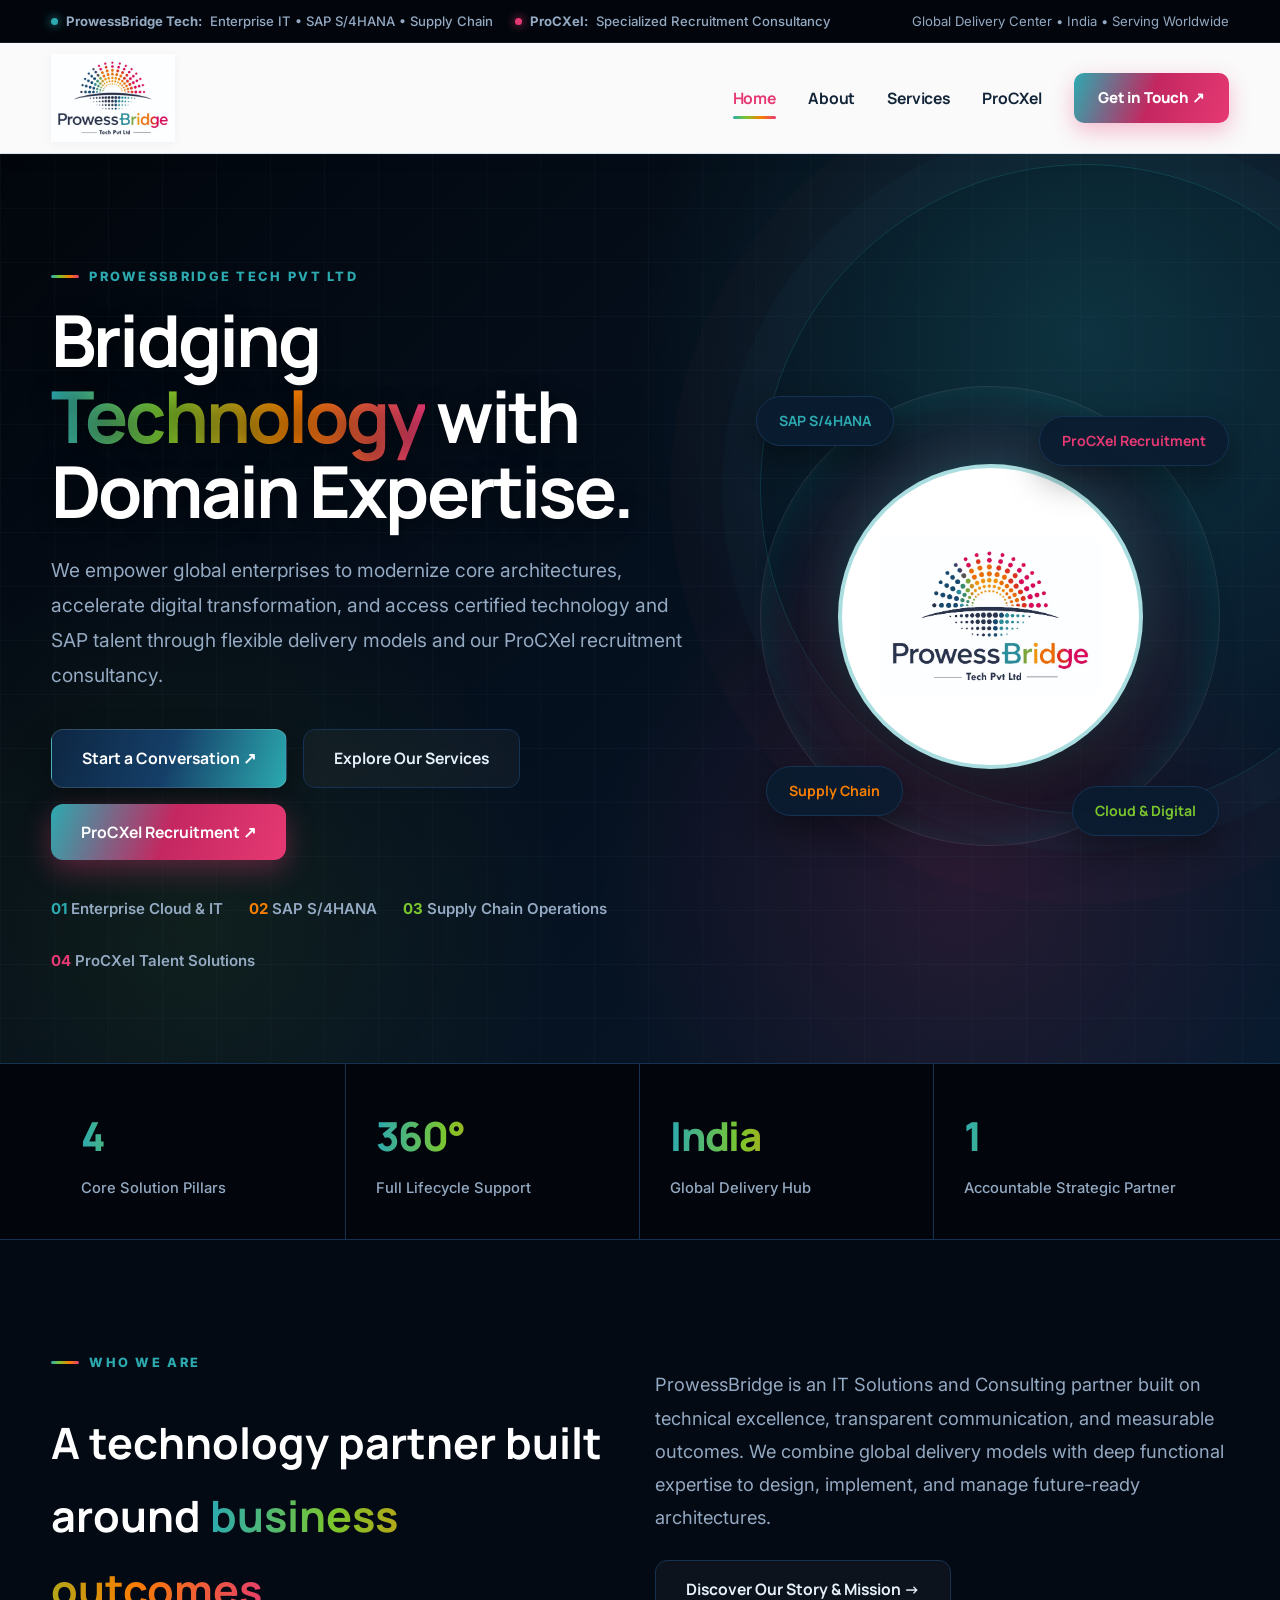
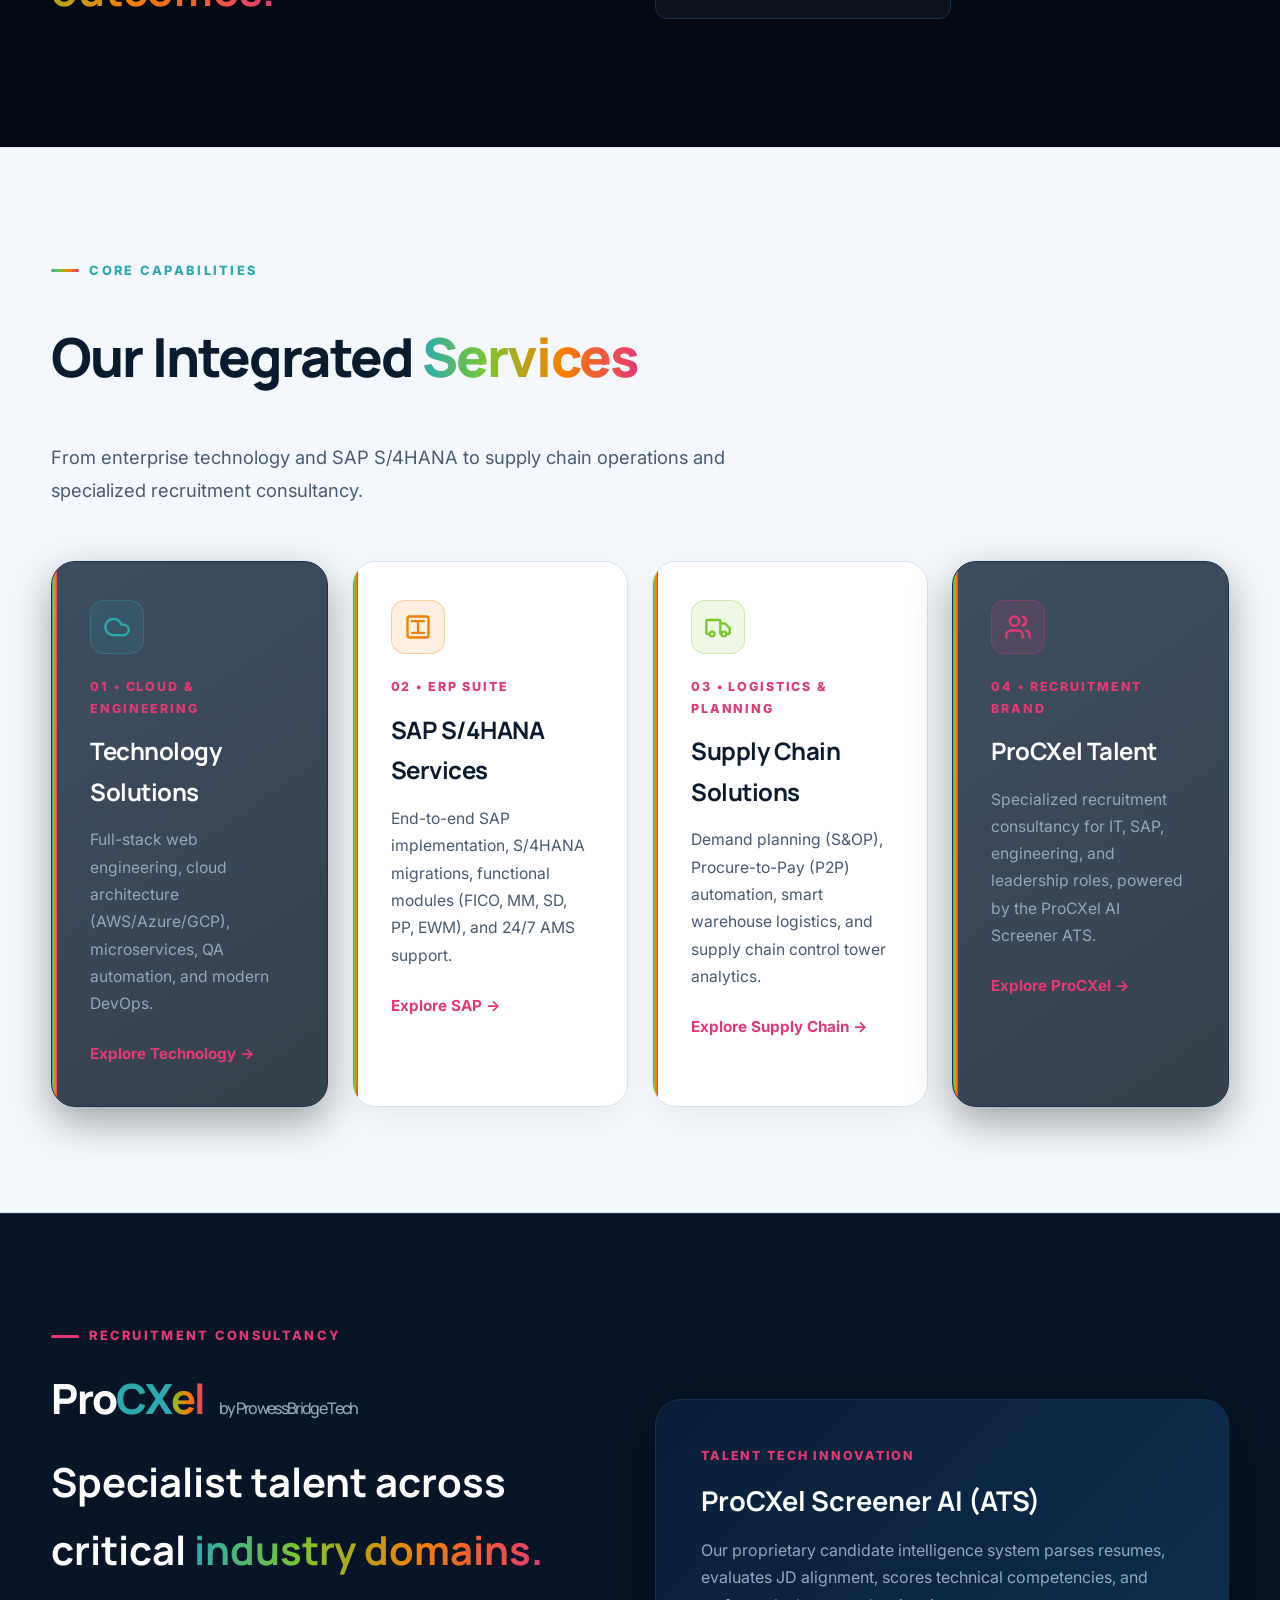
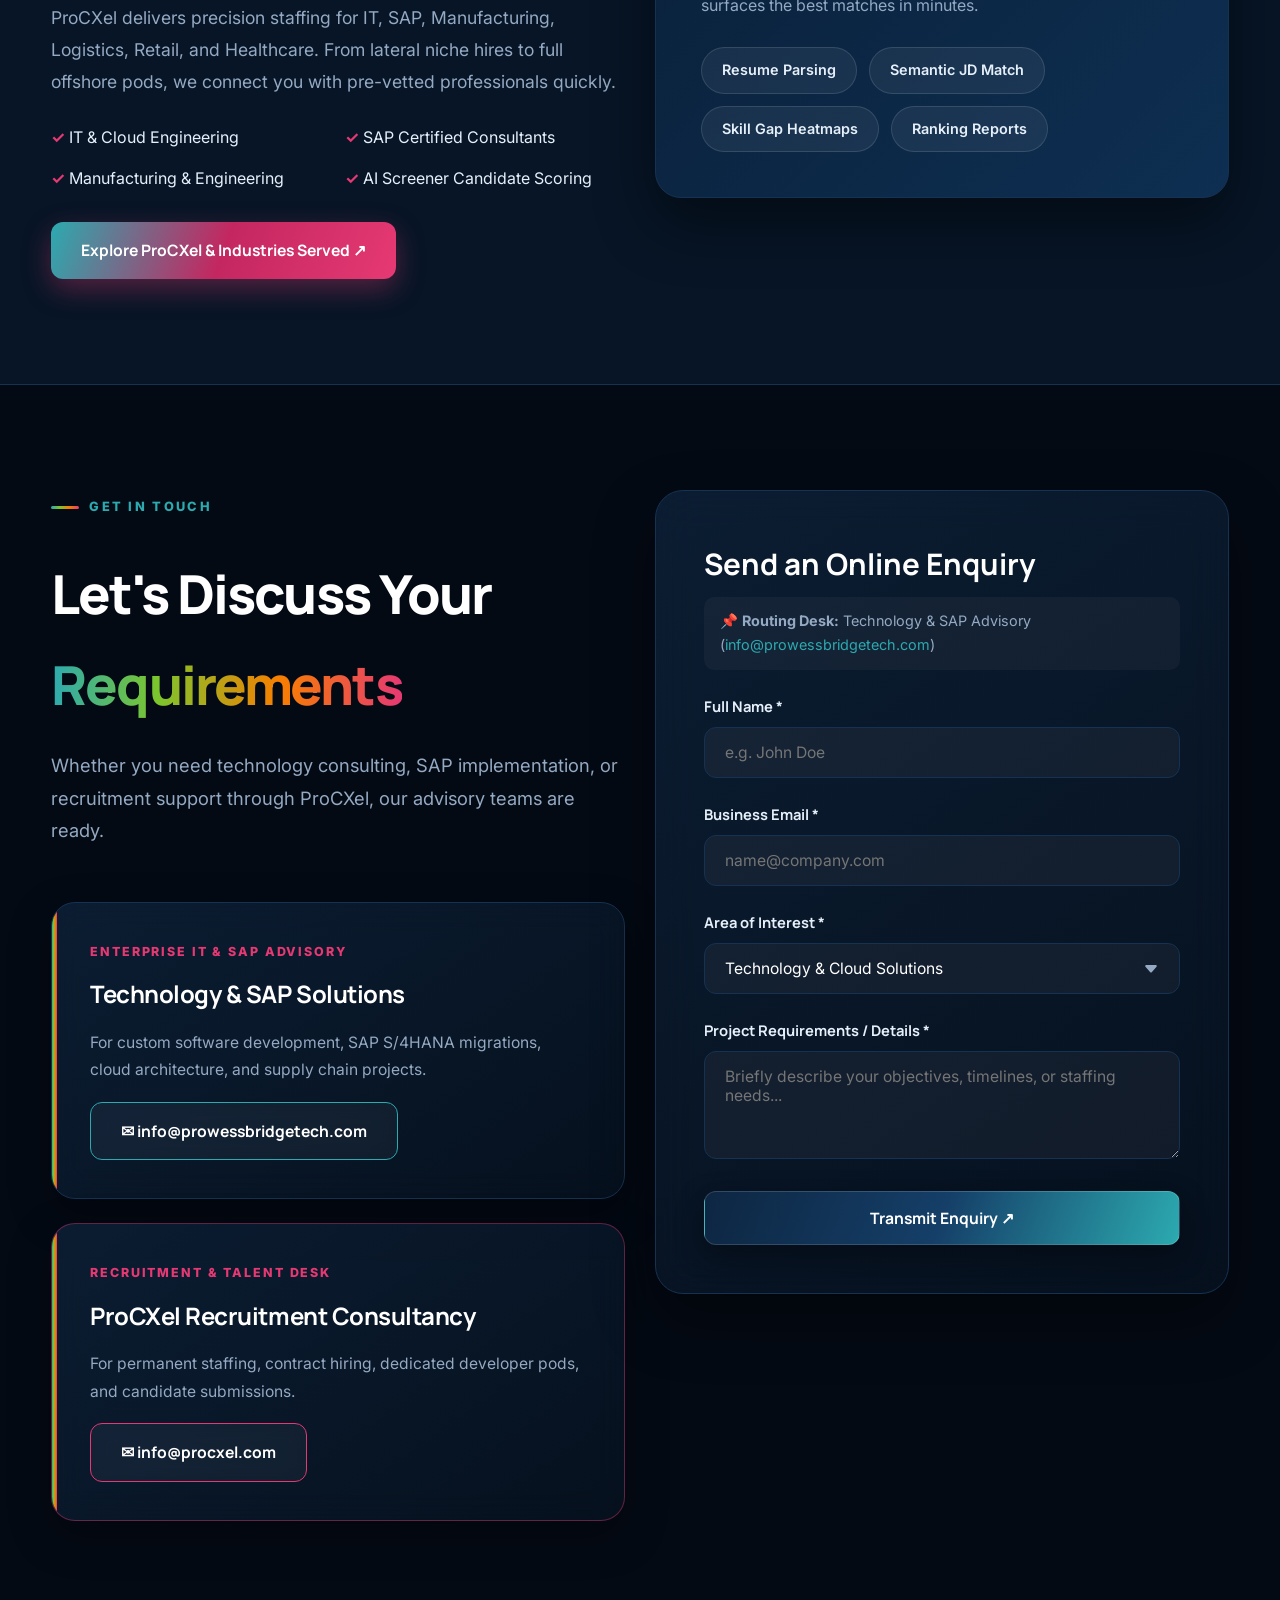
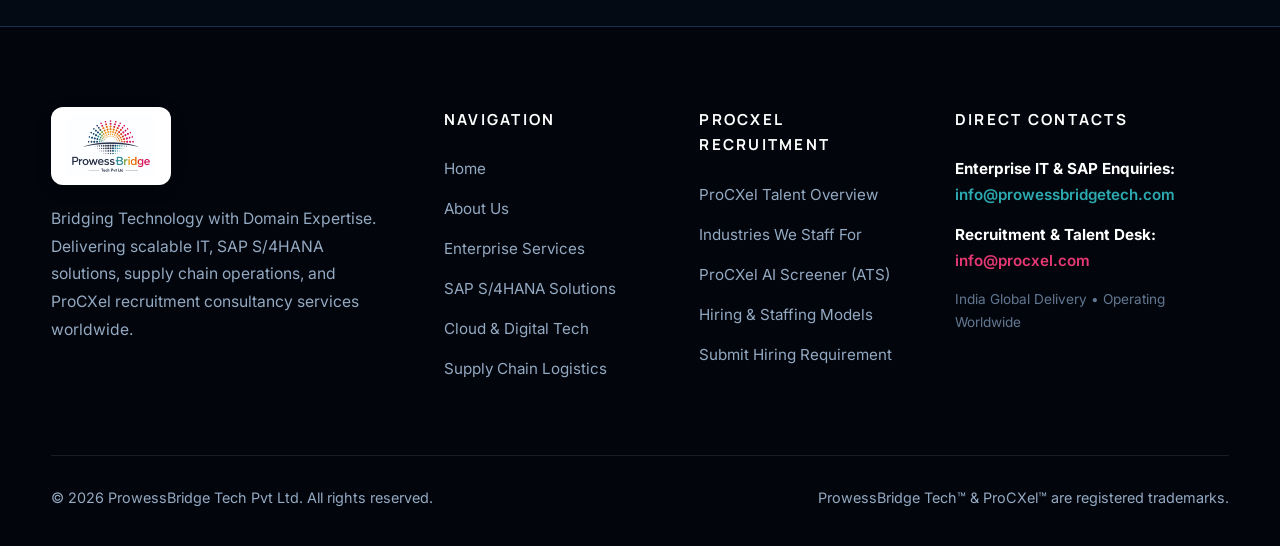
==== commit 0729c64e: "Embed official logo directly in HTML pages for 100% reliability" ====
--- a/index.html
+++ b/index.html
@@ -1,335 +1,335 @@
-<!DOCTYPE html>
-<html lang="en">
-<head>
-  <meta charset="UTF-8">
-  <meta name="viewport" content="width=device-width, initial-scale=1.0">
-  <meta name="description" content="ProwessBridge Tech Pvt Ltd — Technology, SAP Consulting, Supply Chain, and ProCXel Talent Solutions.">
-  <title>Enterprise Technology, SAP & ProCXel Solutions | ProwessBridge Tech Pvt Ltd</title>
-  <link rel="icon" type="image/png" href="assets/favicon.png">
-  <link rel="preconnect" href="https://fonts.googleapis.com">
-  <link rel="preconnect" href="https://fonts.gstatic.com" crossorigin>
-  <link href="https://fonts.googleapis.com/css2?family=Inter:wght@400;500;600;700&family=Manrope:wght@600;700;800&display=swap" rel="stylesheet">
-  <link rel="stylesheet" href="styles.css">
-</head>
-<body>
-
-  <!-- TOP TICKER BAR -->
-  <div class="top-bar">
-    <div class="container top-bar-in">
-      <div class="badges">
-        <span class="badge-item"><span class="dot"></span> <strong>ProwessBridge Tech:</strong> Enterprise IT • SAP S/4HANA • Supply Chain</span>
-        <span class="badge-item"><span class="dot" style="background:var(--pink); box-shadow:0 0 10px var(--pink);"></span> <strong>ProCXel:</strong> Specialized Recruitment Consultancy</span>
-      </div>
-      <div>
-        <span>Global Delivery Center • India • Serving Worldwide</span>
-      </div>
-    </div>
-  </div>
-
-  <!-- NAVIGATION BAR -->
-  <header>
-    <div class="container nav-container">
-      <a href="index.html" class="logo-wrapper" title="ProwessBridge Tech Pvt Ltd">
-        <img src="assets/prowessbridge-logo-crop.png" alt="ProwessBridge Tech Pvt Ltd Official Logo">
-      </a>
-      
-      <button class="hamburger" aria-label="Toggle navigation menu" aria-expanded="false">☰</button>
-      
-      <nav class="main-nav">
-        <a href="index.html" class="active">Home</a>
-        <a href="about.html" class="">About</a>
-        <a href="services.html" class="">Services</a>
-        <a href="procxel.html" class="">ProCXel</a>
-        <a href="#contact" class="btn-nav">Get in Touch ↗</a>
-      </nav>
-    </div>
-  </header>
-
-
-  <!-- HERO SECTION -->
-  <section class="page-hero">
-    <div class="container hero-grid">
-      <div class="hero-content">
-        <div class="kicker"><span class="kicker-bar"></span> PROWESSBRIDGE TECH PVT LTD</div>
-        <h1>Bridging <span class="gradient-text">Technology</span> with Domain Expertise.</h1>
-        <p>We empower global enterprises to modernize core architectures, accelerate digital transformation, and access certified technology and SAP talent through flexible delivery models and our ProCXel recruitment consultancy.</p>
-        
-        <div style="display:flex; gap:16px; margin:36px 0; flex-wrap:wrap;">
-          <a href="#contact" class="btn btn-primary">Start a Conversation ↗</a>
-          <a href="services.html" class="btn btn-outline">Explore Our Services</a>
-          <a href="procxel.html" class="btn btn-pink">ProCXel Recruitment ↗</a>
-        </div>
-        
-        <div style="display:flex; gap:26px; color:var(--text-secondary); font-size:0.94rem; font-weight:600; flex-wrap:wrap;">
-          <span><b style="color:var(--teal)">01</b> Enterprise Cloud & IT</span>
-          <span><b style="color:var(--orange)">02</b> SAP S/4HANA</span>
-          <span><b style="color:var(--green)">03</b> Supply Chain Operations</span>
-          <span><b style="color:var(--pink)">04</b> ProCXel Talent Solutions</span>
-        </div>
-      </div>
-      
-      <div class="hero-visual">
-        <div class="hero-orb"></div>
-        <div class="hero-logo-box">
-          <img src="assets/prowessbridge-logo-crop.png" alt="ProwessBridge Official Emblem">
-        </div>
-        <div class="floating-pill pill-1">SAP S/4HANA</div>
-        <div class="floating-pill pill-2">ProCXel Recruitment</div>
-        <div class="floating-pill pill-3">Supply Chain</div>
-        <div class="floating-pill pill-4">Cloud & Digital</div>
-      </div>
-    </div>
-  </section>
-
-  <!-- STATS STRIP -->
-  <section class="stats-strip">
-    <div class="container stats-grid">
-      <div class="stat-item">
-        <span class="stat-num">4</span>
-        <span class="stat-label">Core Solution Pillars</span>
-      </div>
-      <div class="stat-item">
-        <span class="stat-num">360°</span>
-        <span class="stat-label">Full Lifecycle Support</span>
-      </div>
-      <div class="stat-item">
-        <span class="stat-num">India</span>
-        <span class="stat-label">Global Delivery Hub</span>
-      </div>
-      <div class="stat-item">
-        <span class="stat-num">1</span>
-        <span class="stat-label">Accountable Strategic Partner</span>
-      </div>
-    </div>
-  </section>
-
-  <!-- ABOUT TEASER -->
-  <section class="section">
-    <div class="container grid-2" style="align-items:center;">
-      <div>
-        <div class="kicker"><span class="kicker-bar"></span> WHO WE ARE</div>
-        <h2 style="font-family:var(--font-heading); font-size:2.7rem; color:#ffffff; margin:16px 0;">A technology partner built around <span class="gradient-text">business outcomes.</span></h2>
-      </div>
-      <div>
-        <p style="color:var(--text-secondary); font-size:1.14rem; line-height:1.82;">ProwessBridge is an IT Solutions and Consulting partner built on technical excellence, transparent communication, and measurable outcomes. We combine global delivery models with deep functional expertise to design, implement, and manage future-ready architectures.</p>
-        <a href="about.html" class="btn btn-outline" style="margin-top:26px;">Discover Our Story & Mission →</a>
-      </div>
-    </div>
-  </section>
-
-  <!-- CORE SERVICES PREVIEW (LIGHT) -->
-  <section class="section section-light">
-    <div class="container">
-      <div class="section-header" style="display:flex; justify-content:space-between; align-items:flex-end; flex-wrap:wrap; gap:20px;">
-        <div>
-          <div class="kicker"><span class="kicker-bar"></span> CORE CAPABILITIES</div>
-          <h2>Our Integrated <span class="gradient-text">Services</span></h2>
-        </div>
-        <p>From enterprise technology and SAP S/4HANA to supply chain operations and specialized recruitment consultancy.</p>
-      </div>
-      
-      <div class="grid-4">
-        <div class="card card-dark">
-          <div class="icon-badge"><svg xmlns="http://www.w3.org/2000/svg" width="28" height="28" viewBox="0 0 24 24" fill="none" stroke="currentColor" stroke-width="2" stroke-linecap="round" stroke-linejoin="round"><path d="M17.5 19H9a7 7 0 1 1 6.71-9h1.79a4.5 4.5 0 1 1 0 9Z"/></svg></div>
-          <span class="card-tag">01 • CLOUD & ENGINEERING</span>
-          <h3>Technology Solutions</h3>
-          <p>Full-stack web engineering, cloud architecture (AWS/Azure/GCP), microservices, QA automation, and modern DevOps.</p>
-          <a href="services.html#tech" class="card-link">Explore Technology →</a>
-        </div>
-        
-        <div class="card">
-          <div class="icon-badge orange"><svg xmlns="http://www.w3.org/2000/svg" width="28" height="28" viewBox="0 0 24 24" fill="none" stroke="currentColor" stroke-width="2" stroke-linecap="round" stroke-linejoin="round"><rect width="18" height="18" x="3" y="3" rx="2"/><path d="M7 7h10"/><path d="M12 7v10"/><path d="M7 17h10"/></svg></div>
-          <span class="card-tag">02 • ERP SUITE</span>
-          <h3>SAP S/4HANA Services</h3>
-          <p>End-to-end SAP implementation, S/4HANA migrations, functional modules (FICO, MM, SD, PP, EWM), and 24/7 AMS support.</p>
-          <a href="services.html#sap" class="card-link">Explore SAP →</a>
-        </div>
-        
-        <div class="card">
-          <div class="icon-badge green"><svg xmlns="http://www.w3.org/2000/svg" width="28" height="28" viewBox="0 0 24 24" fill="none" stroke="currentColor" stroke-width="2" stroke-linecap="round" stroke-linejoin="round"><path d="M5 18H3c-.6 0-1-.4-1-1V7c0-.6.4-1 1-1h10c.6 0 1 .4 1 1v11"/><path d="M14 9h4l4 4v4c0 .6-.4 1-1 1h-2"/><circle cx="7" cy="18" r="2"/><circle cx="17" cy="18" r="2"/></svg></div>
-          <span class="card-tag">03 • LOGISTICS & PLANNING</span>
-          <h3>Supply Chain Solutions</h3>
-          <p>Demand planning (S&OP), Procure-to-Pay (P2P) automation, smart warehouse logistics, and supply chain control tower analytics.</p>
-          <a href="services.html#supply-chain" class="card-link">Explore Supply Chain →</a>
-        </div>
-        
-        <div class="card card-dark">
-          <div class="icon-badge pink"><svg xmlns="http://www.w3.org/2000/svg" width="28" height="28" viewBox="0 0 24 24" fill="none" stroke="currentColor" stroke-width="2" stroke-linecap="round" stroke-linejoin="round"><path d="M16 21v-2a4 4 0 0 0-4-4H6a4 4 0 0 0-4 4v2"/><circle cx="9" cy="7" r="4"/><path d="M22 21v-2a4 4 0 0 0-3-3.87"/><path d="M16 3.13a4 4 0 0 1 0 7.75"/></svg></div>
-          <span class="card-tag">04 • RECRUITMENT BRAND</span>
-          <h3>ProCXel Talent</h3>
-          <p>Specialized recruitment consultancy for IT, SAP, engineering, and leadership roles, powered by the ProCXel AI Screener ATS.</p>
-          <a href="procxel.html" class="card-link" style="color:var(--pink)">Explore ProCXel →</a>
-        </div>
-      </div>
-    </div>
-  </section>
-
-  <!-- PROCXEL TALENT SPOTLIGHT -->
-  <section class="section" style="background:var(--bg-surface); border-top:1px solid var(--border-card); border-bottom:1px solid var(--border-card);">
-    <div class="container grid-2" style="align-items:center;">
-      <div>
-        <div class="kicker" style="color:var(--pink)"><span class="kicker-bar" style="background:var(--pink)"></span> RECRUITMENT CONSULTANCY</div>
-        <div class="procxel-brand-title" style="font-size:2.6rem; margin-bottom:14px;">
-          Pro<span style="color:var(--teal)">CX</span><strong>el</strong><small>by ProwessBridge Tech</small>
-        </div>
-        <h2 style="font-family:var(--font-heading); font-size:2.5rem; color:#fff; margin-bottom:18px;">Specialist talent across critical <span class="gradient-text">industry domains.</span></h2>
-        <p style="color:var(--text-secondary); font-size:1.1rem; line-height:1.82; margin-bottom:26px;">ProCXel delivers precision staffing for IT, SAP, Manufacturing, Logistics, Retail, and Healthcare. From lateral niche hires to full offshore pods, we connect you with pre-vetted professionals quickly.</p>
-        
-        <div style="display:grid; grid-template-columns:1fr 1fr; gap:14px; margin-bottom:30px;">
-          <div><b style="color:var(--pink)">✓</b> IT & Cloud Engineering</div>
-          <div><b style="color:var(--pink)">✓</b> SAP Certified Consultants</div>
-          <div><b style="color:var(--pink)">✓</b> Manufacturing & Engineering</div>
-          <div><b style="color:var(--pink)">✓</b> AI Screener Candidate Scoring</div>
-        </div>
-
-        <a href="procxel.html" class="btn btn-pink">Explore ProCXel & Industries Served ↗</a>
-      </div>
-
-      <div style="background:linear-gradient(135deg, #091f38, #0e2f52); border:1px solid var(--border-card); border-radius:26px; padding:45px; box-shadow:var(--shadow-lg);">
-        <span class="card-tag">TALENT TECH INNOVATION</span>
-        <h3 style="font-family:var(--font-heading); font-size:1.7rem; color:#ffffff; margin-bottom:12px;">ProCXel Screener AI (ATS)</h3>
-        <p style="color:var(--text-secondary); font-size:1rem; line-height:1.72; margin-bottom:22px;">Our proprietary candidate intelligence system parses resumes, evaluates JD alignment, scores technical competencies, and surfaces the best matches in minutes.</p>
-        <div class="tags-cluster">
-          <span class="tag-badge">Resume Parsing</span>
-          <span class="tag-badge">Semantic JD Match</span>
-          <span class="tag-badge">Skill Gap Heatmaps</span>
-          <span class="tag-badge">Ranking Reports</span>
-        </div>
-      </div>
-    </div>
-  </section>
-
-  <!-- CONTACT & INQUIRIES SECTION -->
-  <section class="section" id="contact">
-    <div class="container grid-2" style="align-items:start;">
-      <!-- LEFT: DIRECT DETAILS -->
-      <div>
-        <div class="section-header">
-          <div class="kicker"><span class="kicker-bar"></span> GET IN TOUCH</div>
-          <h2>Let's Discuss Your <span class="gradient-text">Requirements</span></h2>
-          <p>Whether you need technology consulting, SAP implementation, or recruitment support through ProCXel, our advisory teams are ready.</p>
-        </div>
-
-        <div class="card card-dark" style="margin-bottom:24px;">
-          <span class="card-tag">ENTERPRISE IT & SAP ADVISORY</span>
-          <h3>Technology & SAP Solutions</h3>
-          <p>For custom software development, SAP S/4HANA migrations, cloud architecture, and supply chain projects.</p>
-          <div style="margin-top:18px;">
-            <a href="mailto:info@prowessbridgetech.com" class="btn btn-outline" style="border-color:var(--teal); color:#ffffff;">
-              ✉ info@prowessbridgetech.com
-            </a>
-          </div>
-        </div>
-
-        <div class="card card-dark" style="border-color:rgba(230, 57, 115, 0.4);">
-          <span class="card-tag" style="color:var(--pink);">RECRUITMENT & TALENT DESK</span>
-          <h3>ProCXel Recruitment Consultancy</h3>
-          <p>For permanent staffing, contract hiring, dedicated developer pods, and candidate submissions.</p>
-          <div style="margin-top:18px;">
-            <a href="mailto:info@procxel.com" class="btn btn-outline" style="border-color:var(--pink); color:#ffffff;">
-              ✉ info@procxel.com
-            </a>
-          </div>
-        </div>
-      </div>
-
-      <!-- RIGHT: INTERACTIVE FORM -->
-      <div class="form-card">
-        <h3 style="font-family:var(--font-heading); font-size:1.85rem; color:#ffffff; margin-bottom:8px;">Send an Online Enquiry</h3>
-        <p id="channelNotice" style="font-size:0.9rem; color:var(--text-secondary); margin-bottom:24px; padding:12px 16px; background:rgba(255,255,255,0.04); border-radius:10px;">
-          📌 <strong>Routing Desk:</strong> Technology & SAP Advisory (<span style="color:var(--teal)">info@prowessbridgetech.com</span>)
-        </p>
-
-        <form id="mainContactForm">
-          <div class="form-group">
-            <label for="fullName">Full Name *</label>
-            <input type="text" id="fullName" class="form-control" placeholder="e.g. John Doe" required>
-          </div>
-
-          <div class="form-group">
-            <label for="workEmail">Business Email *</label>
-            <input type="email" id="workEmail" class="form-control" placeholder="name@company.com" required>
-          </div>
-
-          <div class="form-group">
-            <label for="inquiryCategory">Area of Interest *</label>
-            <select id="inquiryCategory" class="form-control form-select" required>
-              <option value="tech">Technology & Cloud Solutions</option>
-              <option value="sap">SAP S/4HANA & ERP Services</option>
-              <option value="supply">Supply Chain Consulting</option>
-              <option value="talent">ProCXel Talent & Staffing</option>
-              <option value="careers">Candidate Resume Submission</option>
-              <option value="other">General Business Enquiry</option>
-            </select>
-          </div>
-
-          <div class="form-group">
-            <label for="message">Project Requirements / Details *</label>
-            <textarea id="message" rows="4" class="form-control" placeholder="Briefly describe your objectives, timelines, or staffing needs..." required></textarea>
-          </div>
-
-          <button type="submit" class="btn btn-primary" style="width:100%;">
-            Transmit Enquiry ↗
-          </button>
-
-          <div id="formStatus" class="form-status"></div>
-        </form>
-      </div>
-    </div>
-  </section>
-
-
-  <!-- FOOTER -->
-  <footer id="site-footer">
-    <div class="container">
-      <div class="footer-grid">
-        <div class="footer-brand">
-          <img src="assets/prowessbridge-logo-crop.png" alt="ProwessBridge Tech Logo">
-          <p>Bridging Technology with Domain Expertise. Delivering scalable IT, SAP S/4HANA solutions, supply chain operations, and ProCXel recruitment consultancy services worldwide.</p>
-        </div>
-        
-        <div class="footer-col">
-          <h4>Navigation</h4>
-          <a href="index.html">Home</a>
-          <a href="about.html">About Us</a>
-          <a href="services.html">Enterprise Services</a>
-          <a href="services.html#sap">SAP S/4HANA Solutions</a>
-          <a href="services.html#tech">Cloud & Digital Tech</a>
-          <a href="services.html#supply-chain">Supply Chain Logistics</a>
-        </div>
-        
-        <div class="footer-col">
-          <h4>ProCXel Recruitment</h4>
-          <a href="procxel.html">ProCXel Talent Overview</a>
-          <a href="procxel.html#industries-served">Industries We Staff For</a>
-          <a href="procxel.html#screener">ProCXel AI Screener (ATS)</a>
-          <a href="procxel.html#models">Hiring & Staffing Models</a>
-          <a href="procxel.html#hire">Submit Hiring Requirement</a>
-        </div>
-        
-        <div class="footer-col">
-          <h4>Direct Contacts</h4>
-          <p style="margin-bottom:14px;">
-            <strong style="color:#ffffff;">Enterprise IT & SAP Enquiries:</strong><br>
-            <a href="mailto:info@prowessbridgetech.com" style="color:var(--teal); font-weight:600;">info@prowessbridgetech.com</a>
-          </p>
-          <p style="margin-bottom:14px;">
-            <strong style="color:#ffffff;">Recruitment & Talent Desk:</strong><br>
-            <a href="mailto:info@procxel.com" style="color:var(--pink); font-weight:600;">info@procxel.com</a>
-          </p>
-          <p style="font-size:0.85rem; color:var(--text-dim); margin-top:14px;">
-            India Global Delivery • Operating Worldwide
-          </p>
-        </div>
-      </div>
-      
-      <div class="footer-bottom">
-        <span>© 2026 ProwessBridge Tech Pvt Ltd. All rights reserved.</span>
-        <span>ProwessBridge Tech™ & ProCXel™ are registered trademarks.</span>
-      </div>
-    </div>
-  </footer>
-  <script src="script.js"></script>
-
-</body>
-</html>
+<!DOCTYPE html>
+<html lang="en">
+<head>
+  <meta charset="UTF-8">
+  <meta name="viewport" content="width=device-width, initial-scale=1.0">
+  <meta name="description" content="ProwessBridge Tech Pvt Ltd — Technology, SAP Consulting, Supply Chain, and ProCXel Talent Solutions.">
+  <title>Enterprise Technology, SAP & ProCXel Solutions | ProwessBridge Tech Pvt Ltd</title>
+  <link rel="icon" type="image/png" href="[data-uri]">
+  <link rel="preconnect" href="https://fonts.googleapis.com">
+  <link rel="preconnect" href="https://fonts.gstatic.com" crossorigin>
+  <link href="https://fonts.googleapis.com/css2?family=Inter:wght@400;500;600;700&family=Manrope:wght@600;700;800&display=swap" rel="stylesheet">
+  <link rel="stylesheet" href="styles.css">
+</head>
+<body>
+
+  <!-- TOP TICKER BAR -->
+  <div class="top-bar">
+    <div class="container top-bar-in">
+      <div class="badges">
+        <span class="badge-item"><span class="dot"></span> <strong>ProwessBridge Tech:</strong> Enterprise IT • SAP S/4HANA • Supply Chain</span>
+        <span class="badge-item"><span class="dot" style="background:var(--pink); box-shadow:0 0 10px var(--pink);"></span> <strong>ProCXel:</strong> Specialized Recruitment Consultancy</span>
+      </div>
+      <div>
+        <span>Global Delivery Center • India • Serving Worldwide</span>
+      </div>
+    </div>
+  </div>
+
+  <!-- NAVIGATION BAR -->
+  <header>
+    <div class="container nav-container">
+      <a href="index.html" class="logo-wrapper" title="ProwessBridge Tech Pvt Ltd">
+        <img src="[data-uri]" alt="ProwessBridge Tech Pvt Ltd Official Logo">
+      </a>
+      
+      <button class="hamburger" aria-label="Toggle navigation menu" aria-expanded="false">☰</button>
+      
+      <nav class="main-nav">
+        <a href="index.html" class="active">Home</a>
+        <a href="about.html" class="">About</a>
+        <a href="services.html" class="">Services</a>
+        <a href="procxel.html" class="">ProCXel</a>
+        <a href="#contact" class="btn-nav">Get in Touch ↗</a>
+      </nav>
+    </div>
+  </header>
+
+
+  <!-- HERO SECTION -->
+  <section class="page-hero">
+    <div class="container hero-grid">
+      <div class="hero-content">
+        <div class="kicker"><span class="kicker-bar"></span> PROWESSBRIDGE TECH PVT LTD</div>
+        <h1>Bridging <span class="gradient-text">Technology</span> with Domain Expertise.</h1>
+        <p>We empower global enterprises to modernize core architectures, accelerate digital transformation, and access certified technology and SAP talent through flexible delivery models and our ProCXel recruitment consultancy.</p>
+        
+        <div style="display:flex; gap:16px; margin:36px 0; flex-wrap:wrap;">
+          <a href="#contact" class="btn btn-primary">Start a Conversation ↗</a>
+          <a href="services.html" class="btn btn-outline">Explore Our Services</a>
+          <a href="procxel.html" class="btn btn-pink">ProCXel Recruitment ↗</a>
+        </div>
+        
+        <div style="display:flex; gap:26px; color:var(--text-secondary); font-size:0.94rem; font-weight:600; flex-wrap:wrap;">
+          <span><b style="color:var(--teal)">01</b> Enterprise Cloud & IT</span>
+          <span><b style="color:var(--orange)">02</b> SAP S/4HANA</span>
+          <span><b style="color:var(--green)">03</b> Supply Chain Op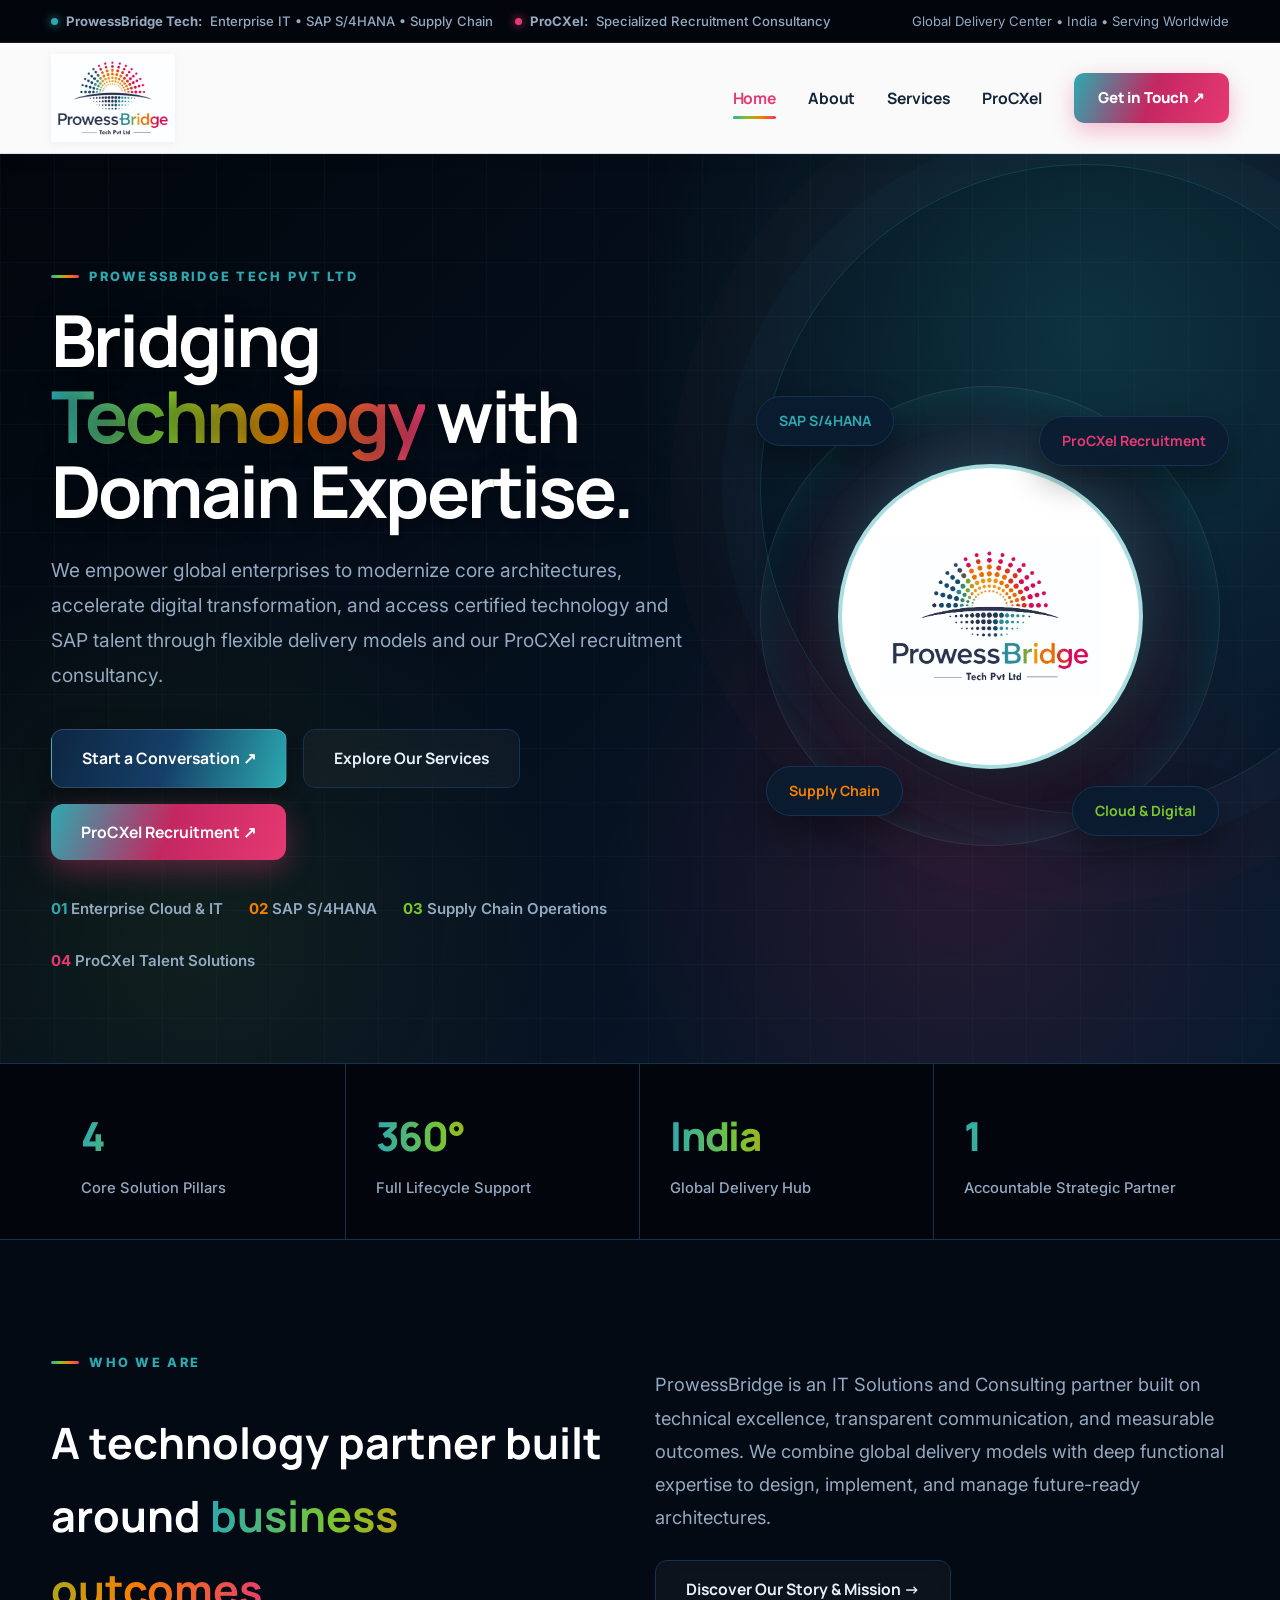
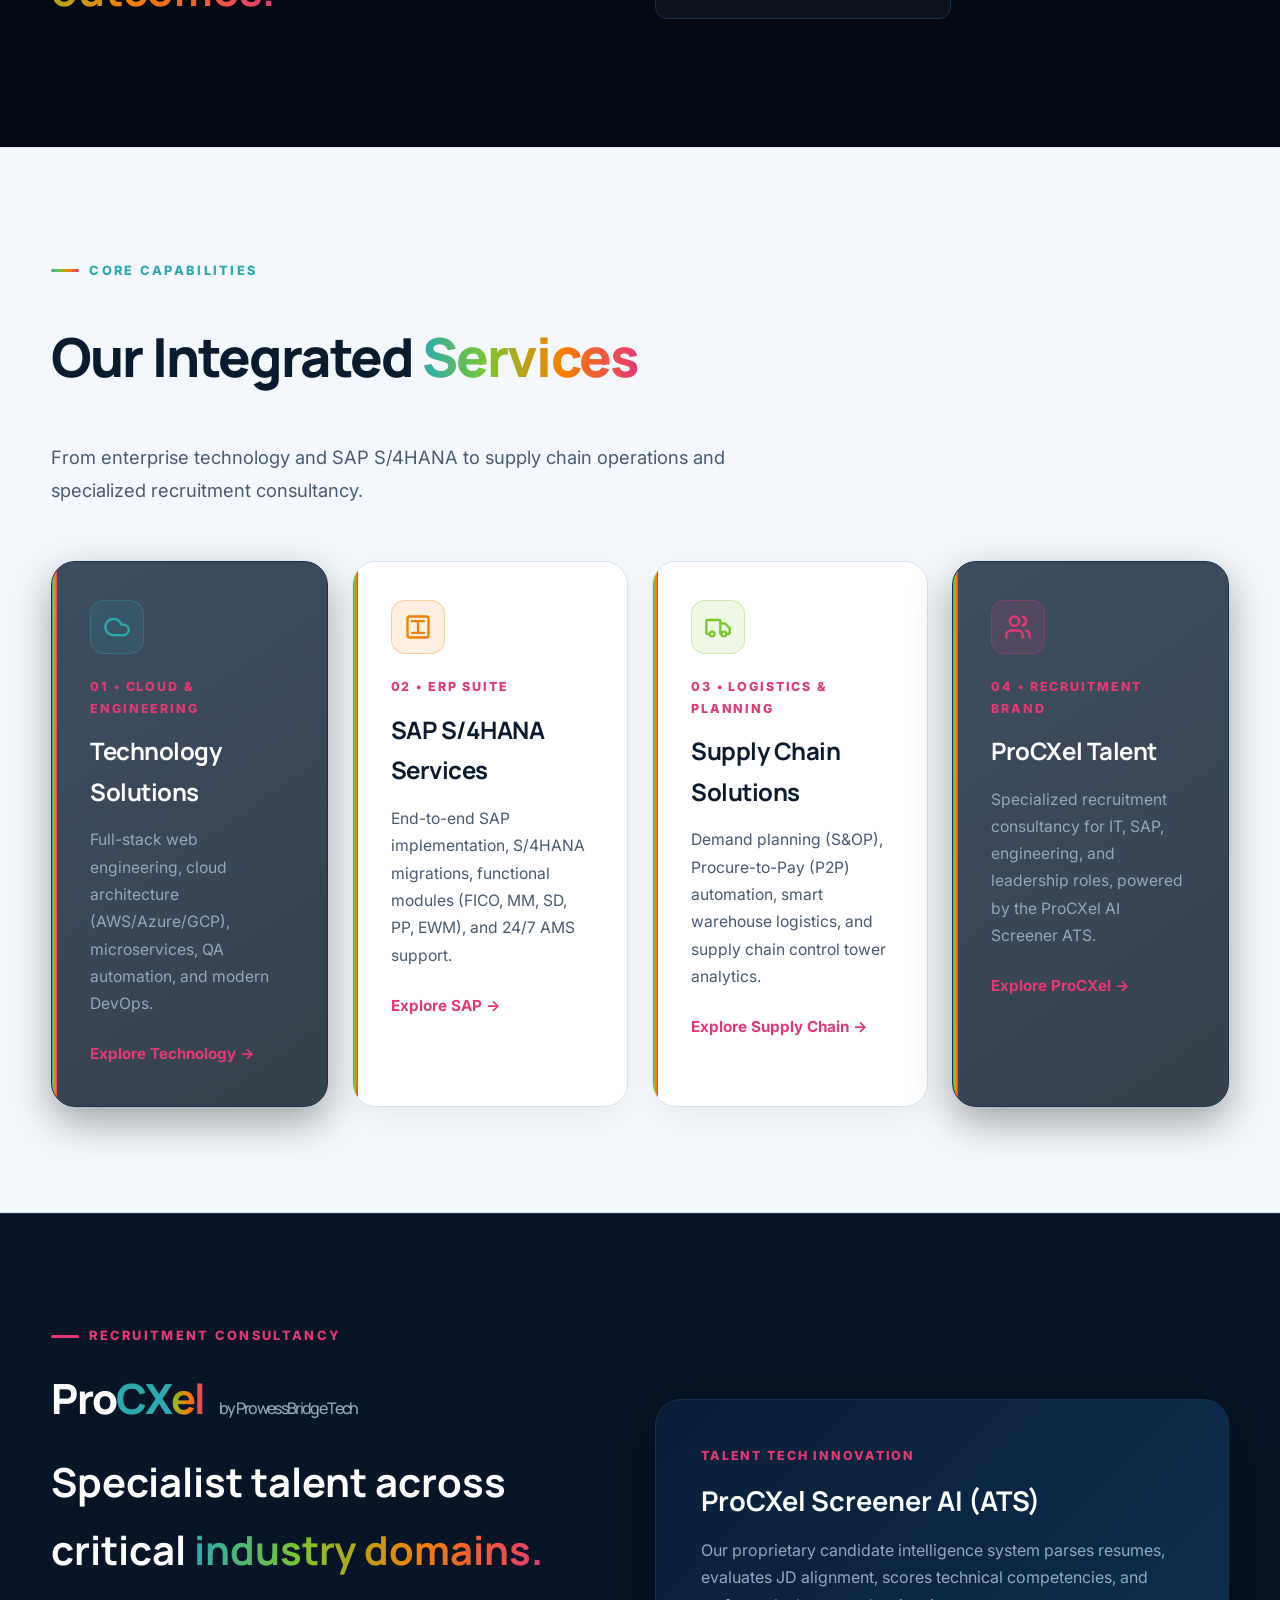
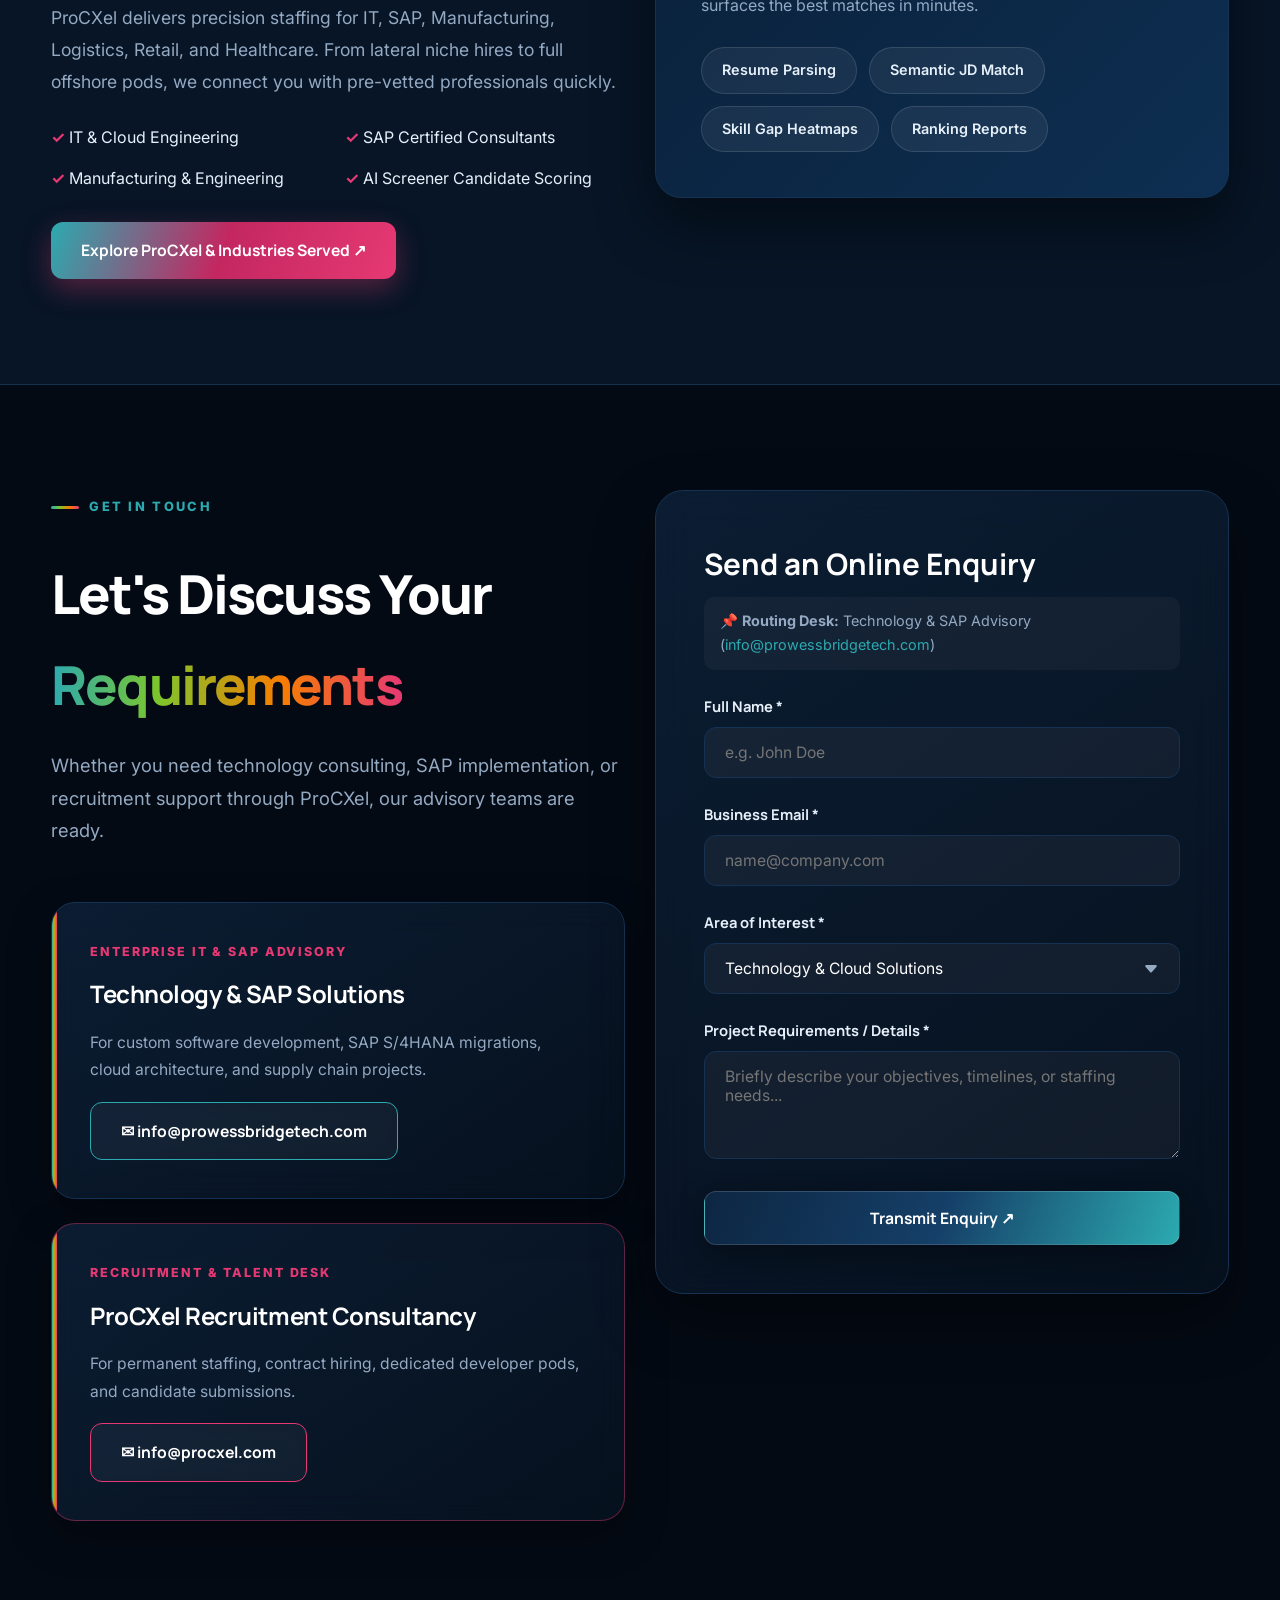
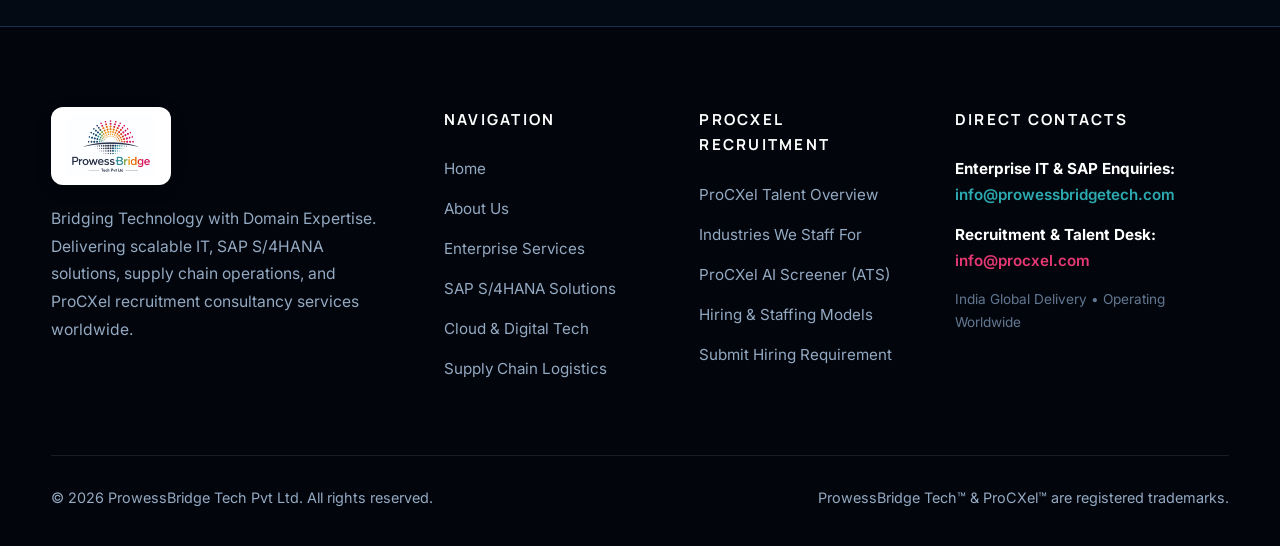
==== commit 01101aaa: "Add files via upload" ====
--- a/index.html
+++ b/index.html
@@ -1,335 +1,335 @@
-<!DOCTYPE html>
-<html lang="en">
-<head>
-  <meta charset="UTF-8">
-  <meta name="viewport" content="width=device-width, initial-scale=1.0">
-  <meta name="description" content="ProwessBridge Tech Pvt Ltd — Technology, SAP Consulting, Supply Chain, and ProCXel Talent Solutions.">
-  <title>Enterprise Technology, SAP & ProCXel Solutions | ProwessBridge Tech Pvt Ltd</title>
-  <link rel="icon" type="image/png" href="[data-uri]">
-  <link rel="preconnect" href="https://fonts.googleapis.com">
-  <link rel="preconnect" href="https://fonts.gstatic.com" crossorigin>
-  <link href="https://fonts.googleapis.com/css2?family=Inter:wght@400;500;600;700&family=Manrope:wght@600;700;800&display=swap" rel="stylesheet">
-  <link rel="stylesheet" href="styles.css">
-</head>
-<body>
-
-  <!-- TOP TICKER BAR -->
-  <div class="top-bar">
-    <div class="container top-bar-in">
-      <div class="badges">
-        <span class="badge-item"><span class="dot"></span> <strong>ProwessBridge Tech:</strong> Enterprise IT • SAP S/4HANA • Supply Chain</span>
-        <span class="badge-item"><span class="dot" style="background:var(--pink); box-shadow:0 0 10px var(--pink);"></span> <strong>ProCXel:</strong> Specialized Recruitment Consultancy</span>
-      </div>
-      <div>
-        <span>Global Delivery Center • India • Serving Worldwide</span>
-      </div>
-    </div>
-  </div>
-
-  <!-- NAVIGATION BAR -->
-  <header>
-    <div class="container nav-container">
-      <a href="index.html" class="logo-wrapper" title="ProwessBridge Tech Pvt Ltd">
-        <img src="[data-uri]" alt="ProwessBridge Tech Pvt Ltd Official Logo">
-      </a>
-      
-      <button class="hamburger" aria-label="Toggle navigation menu" aria-expanded="false">☰</button>
-      
-      <nav class="main-nav">
-        <a href="index.html" class="active">Home</a>
-        <a href="about.html" class="">About</a>
-        <a href="services.html" class="">Services</a>
-        <a href="procxel.html" class="">ProCXel</a>
-        <a href="#contact" class="btn-nav">Get in Touch ↗</a>
-      </nav>
-    </div>
-  </header>
-
-
-  <!-- HERO SECTION -->
-  <section class="page-hero">
-    <div class="container hero-grid">
-      <div class="hero-content">
-        <div class="kicker"><span class="kicker-bar"></span> PROWESSBRIDGE TECH PVT LTD</div>
-        <h1>Bridging <span class="gradient-text">Technology</span> with Domain Expertise.</h1>
-        <p>We empower global enterprises to modernize core architectures, accelerate digital transformation, and access certified technology and SAP talent through flexible delivery models and our ProCXel recruitment consultancy.</p>
-        
-        <div style="display:flex; gap:16px; margin:36px 0; flex-wrap:wrap;">
-          <a href="#contact" class="btn btn-primary">Start a Conversation ↗</a>
-          <a href="services.html" class="btn btn-outline">Explore Our Services</a>
-          <a href="procxel.html" class="btn btn-pink">ProCXel Recruitment ↗</a>
-        </div>
-        
-        <div style="display:flex; gap:26px; color:var(--text-secondary); font-size:0.94rem; font-weight:600; flex-wrap:wrap;">
-          <span><b style="color:var(--teal)">01</b> Enterprise Cloud & IT</span>
-          <span><b style="color:var(--orange)">02</b> SAP S/4HANA</span>
-          <span><b style="color:var(--green)">03</b> Supply Chain Operations</span>
-          <span><b style="color:var(--pink)">04</b> ProCXel Talent Solutions</span>
-        </div>
-      </div>
-      
-      <div class="hero-visual">
-        <div class="hero-orb"></div>
-        <div class="hero-logo-box">
-          <img src="[data-uri]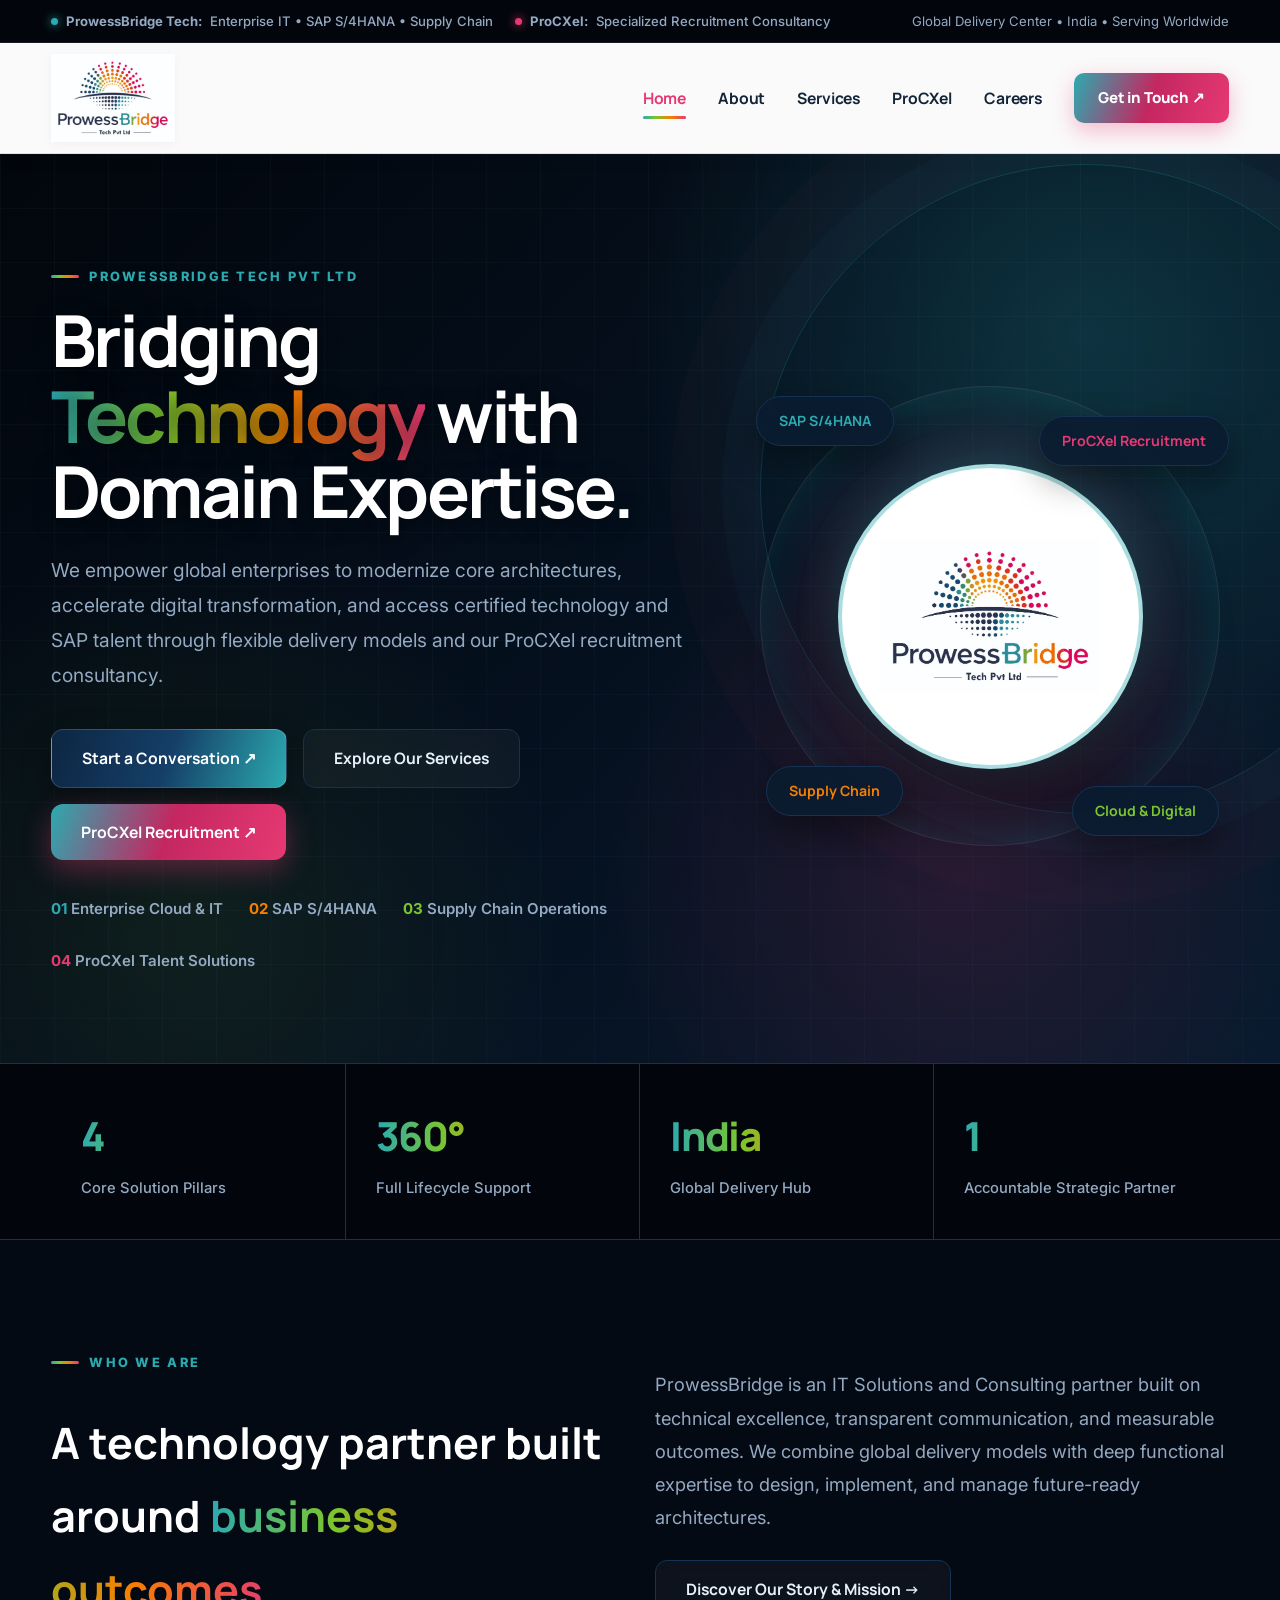
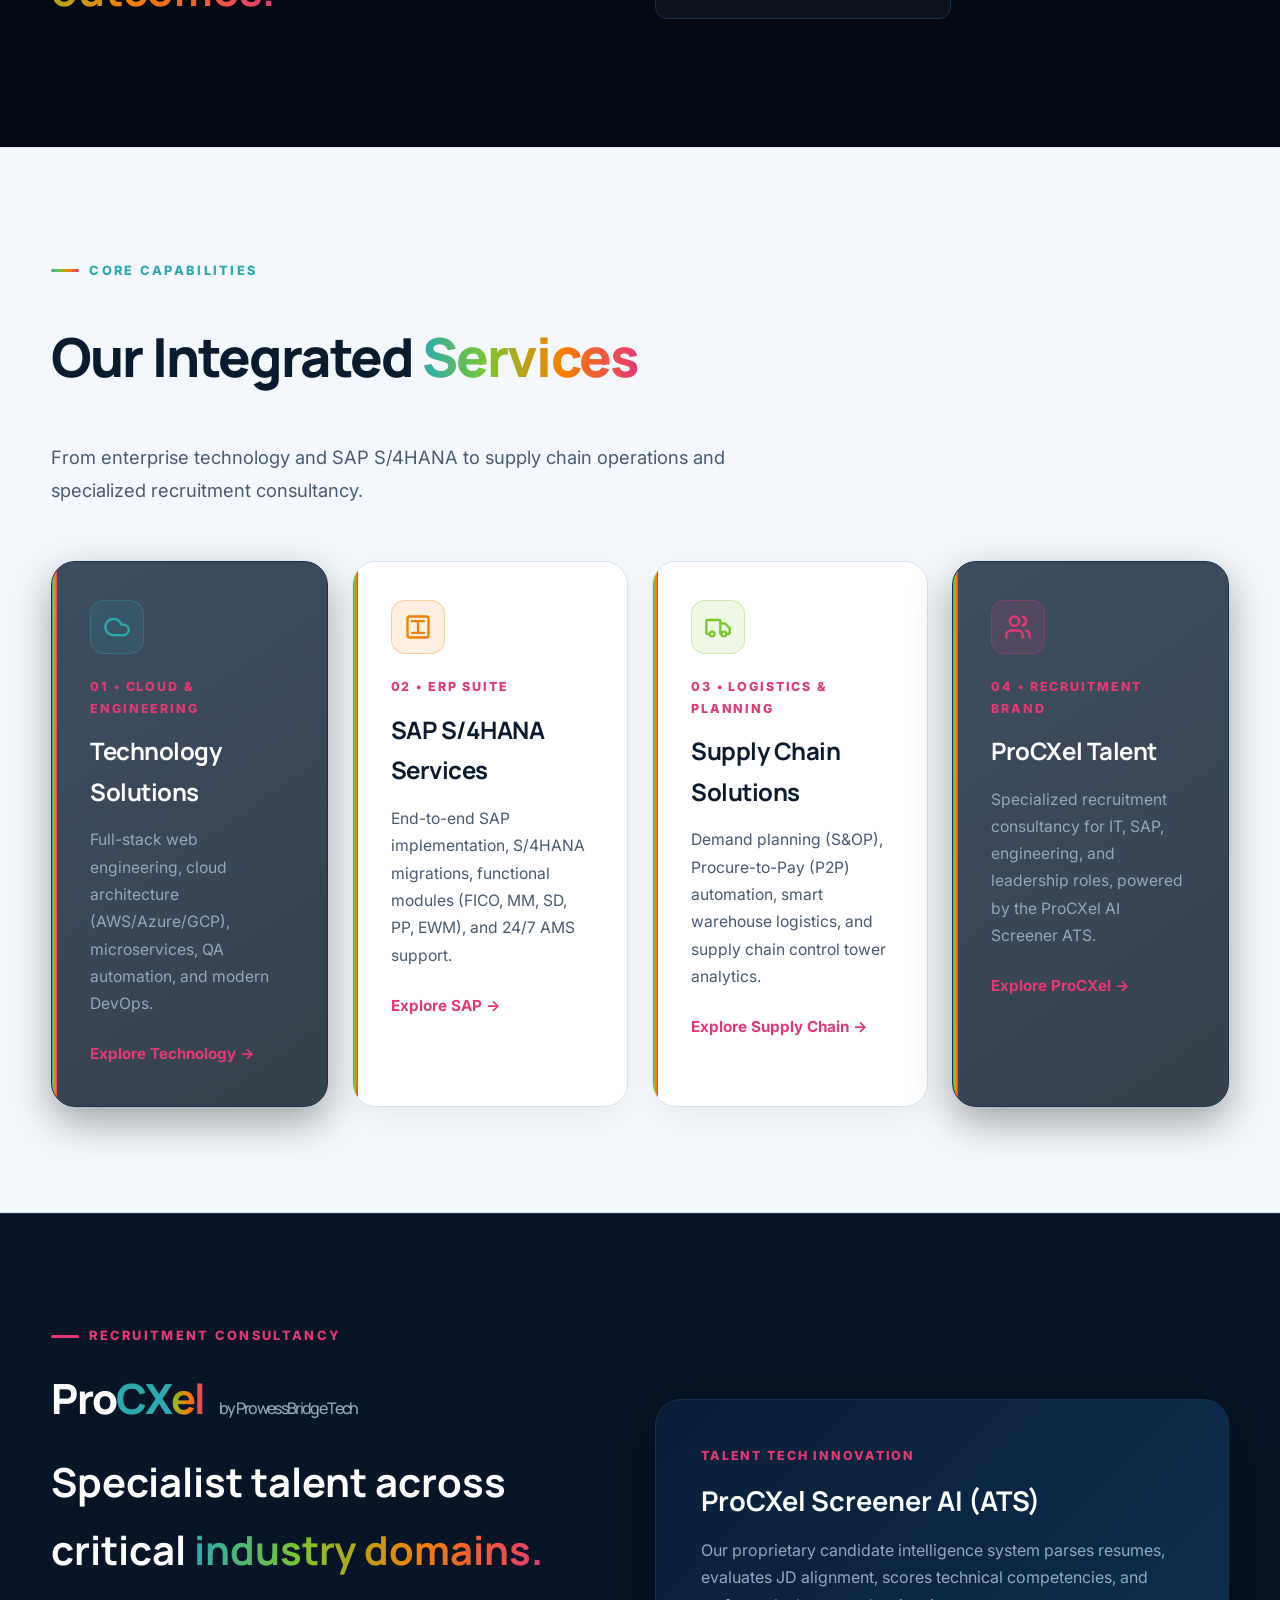
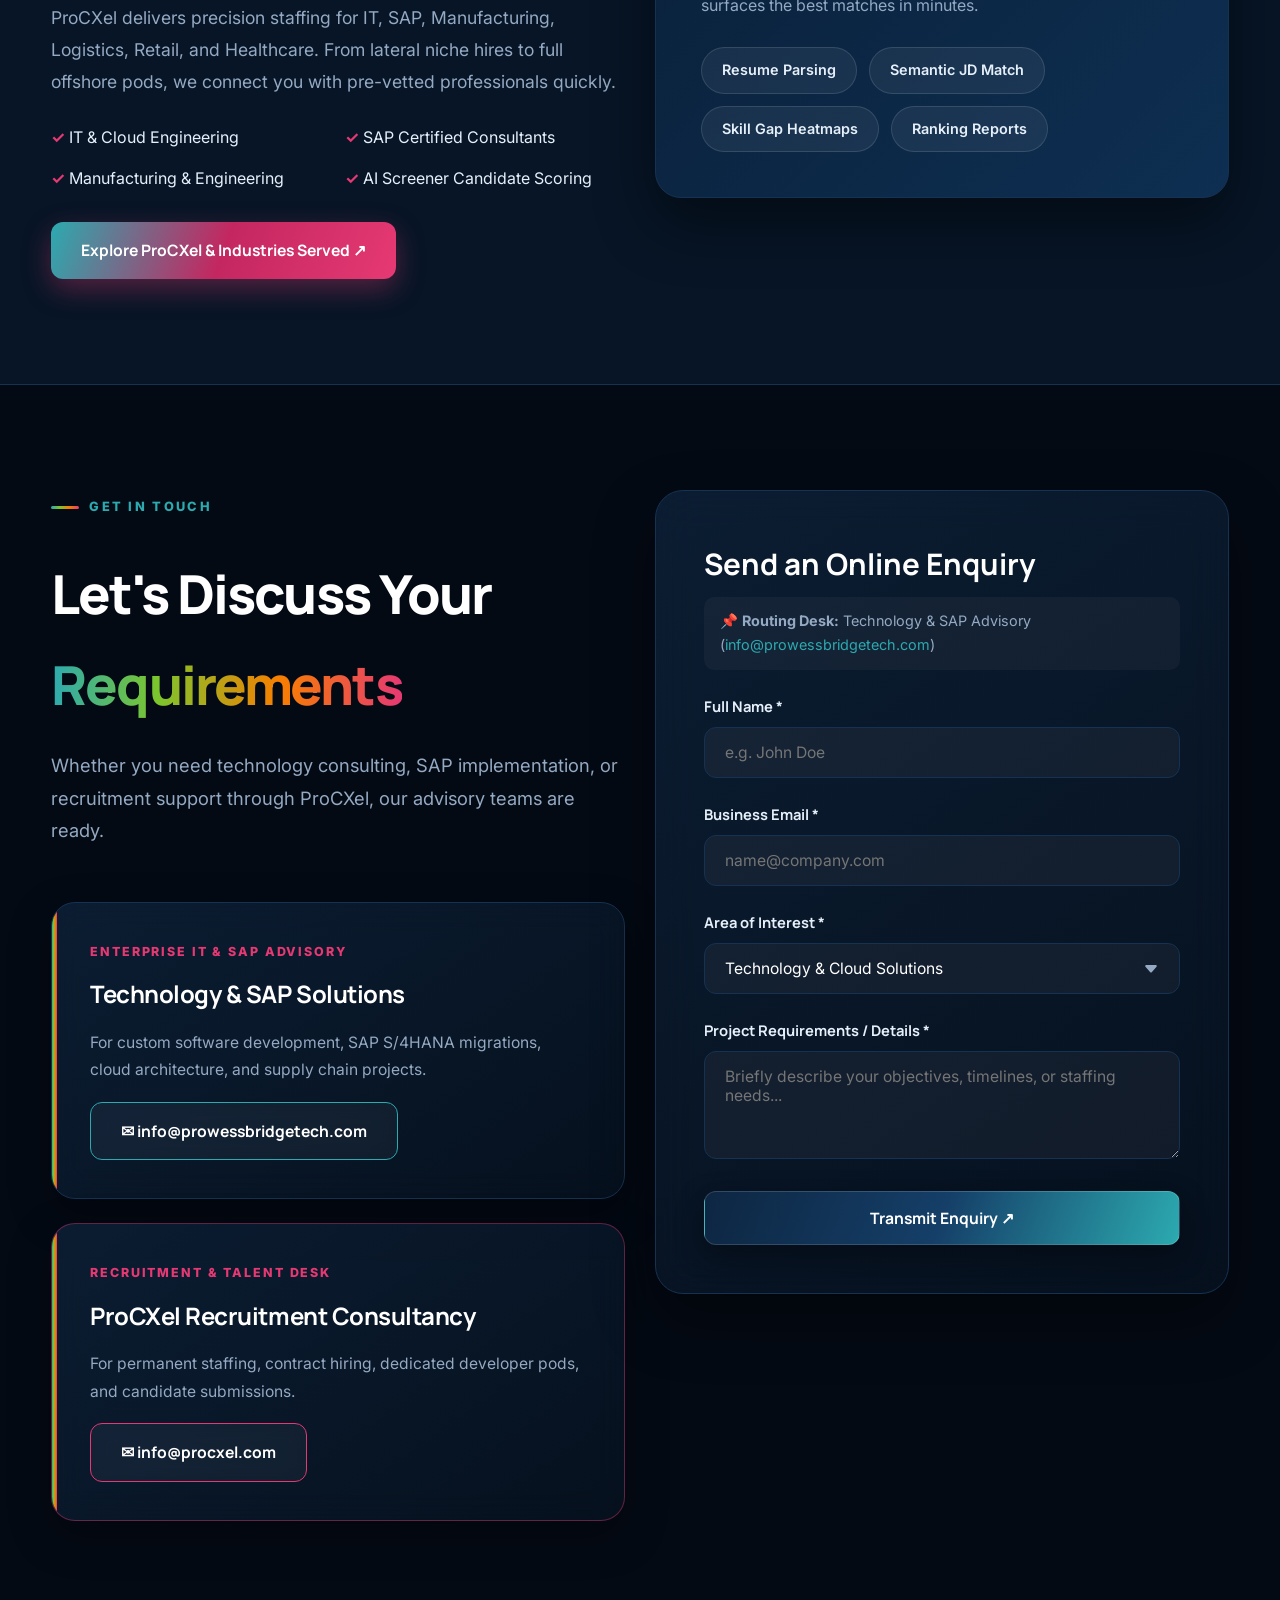
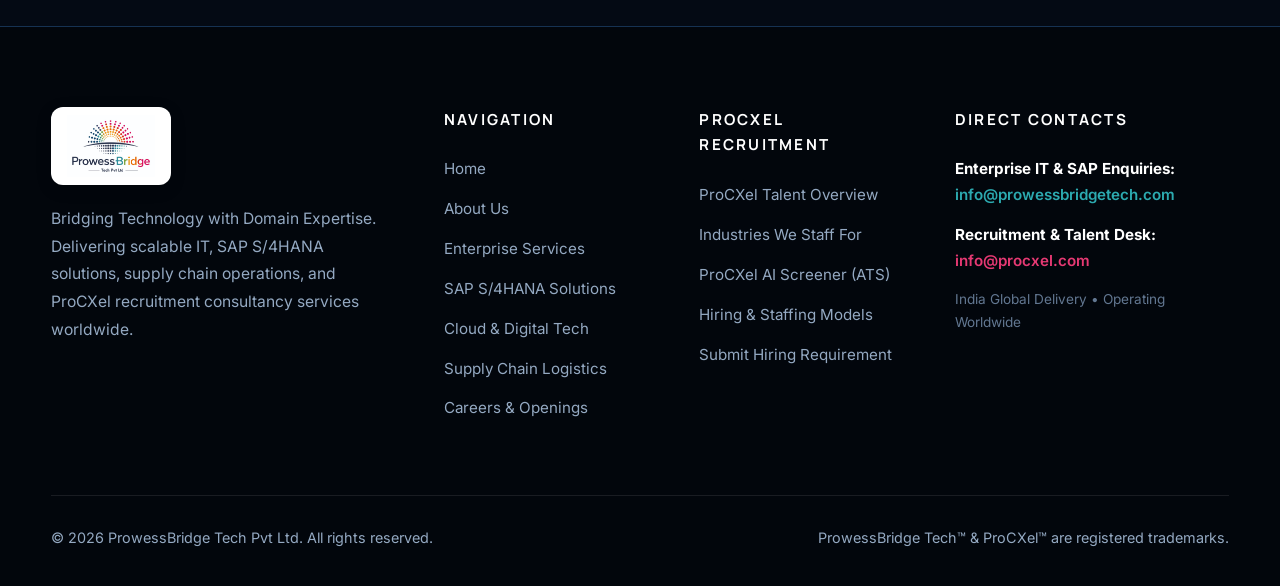
==== commit a215ccd6: "Add Careers page with job listings and CV/Cover Letter application form modal" ====
--- a/index.html
+++ b/index.html
@@ -1,335 +1,337 @@
-<!DOCTYPE html>
-<html lang="en">
-<head>
-  <meta charset="UTF-8">
-  <meta name="viewport" content="width=device-width, initial-scale=1.0">
-  <meta name="description" content="ProwessBridge Tech Pvt Ltd — Technology, SAP Consulting, Supply Chain, and ProCXel Talent Solutions.">
-  <title>Enterprise Technology, SAP & ProCXel Solutions | ProwessBridge Tech Pvt Ltd</title>
-  <link rel="icon" type="image/png" href="[data-uri]">
-  <link rel="preconnect" href="https://fonts.googleapis.com">
-  <link rel="preconnect" href="https://fonts.gstatic.com" crossorigin>
-  <link href="https://fonts.googleapis.com/css2?family=Inter:wght@400;500;600;700&family=Manrope:wght@600;700;800&display=swap" rel="stylesheet">
-  <link rel="stylesheet" href="styles.css">
-</head>
-<body>
-
-  <!-- TOP TICKER BAR -->
-  <div class="top-bar">
-    <div class="container top-bar-in">
-      <div class="badges">
-        <span class="badge-item"><span class="dot"></span> <strong>ProwessBridge Tech:</strong> Enterprise IT • SAP S/4HANA • Supply Chain</span>
-        <span class="badge-item"><span class="dot" style="background:var(--pink); box-shadow:0 0 10px var(--pink);"></span> <strong>ProCXel:</strong> Specialized Recruitment Consultancy</span>
-      </div>
-      <div>
-        <span>Global Delivery Center • India • Serving Worldwide</span>
-      </div>
-    </div>
-  </div>
-
-  <!-- NAVIGATION BAR -->
-  <header>
-    <div class="container nav-container">
-      <a href="index.html" class="logo-wrapper" title="ProwessBridge Tech Pvt Ltd">
-        <img src="[data-uri]" alt="ProwessBridge Tech Pvt Ltd Official Logo">
-      </a>
-      
-      <button class="hamburger" aria-label="Toggle navigation menu" aria-expanded="false">☰</button>
-      
-      <nav class="main-nav">
-        <a href="index.html" class="active">Home</a>
-        <a href="about.html" class="">About</a>
-        <a href="services.html" class="">Services</a>
-        <a href="procxel.html" class="">ProCXel</a>
-        <a href="#contact" class="btn-nav">Get in Touch ↗</a>
-      </nav>
-    </div>
-  </header>
-
-
-  <!-- HERO SECTION -->
-  <section class="page-hero">
-    <div class="container hero-grid">
-      <div class="hero-content">
-        <div class="kicker"><span class="kicker-bar"></span> PROWESSBRIDGE TECH PVT LTD</div>
-        <h1>Bridging <span class="gradient-text">Technology</span> with Domain Expertise.</h1>
-        <p>We empower global enterprises to modernize core architectures, accelerate digital transformation, and access certified technology and SAP talent through flexible delivery models and our ProCXel recruitment consultancy.</p>
-        
-        <div style="display:flex; gap:16px; margin:36px 0; flex-wrap:wrap;">
-          <a href="#contact" class="btn btn-primary">Start a Conversation ↗</a>
-          <a href="services.html" class="btn btn-outline">Explore Our Services</a>
-          <a href="procxel.html" class="btn btn-pink">ProCXel Recruitment ↗</a>
-        </div>
-        
-        <div style="display:flex; gap:26px; color:var(--text-secondary); font-size:0.94rem; font-weight:600; flex-wrap:wrap;">
-          <span><b style="color:var(--teal)">01</b> Enterprise Cloud & IT</span>
-          <span><b style="color:var(--orange)">02</b> SAP S/4HANA</span>
-          <span><b style="color:var(--green)">03</b> Supply Chain Operations</span>
-          <span><b style="color:var(--pink)">04</b> ProCXel Talent Solutions</span>
-        </div>
-      </div>
-      
-      <div class="hero-visual">
-        <div class="hero-orb"></div>
-        <div class="hero-logo-box">
-          <img src="[data-uri]